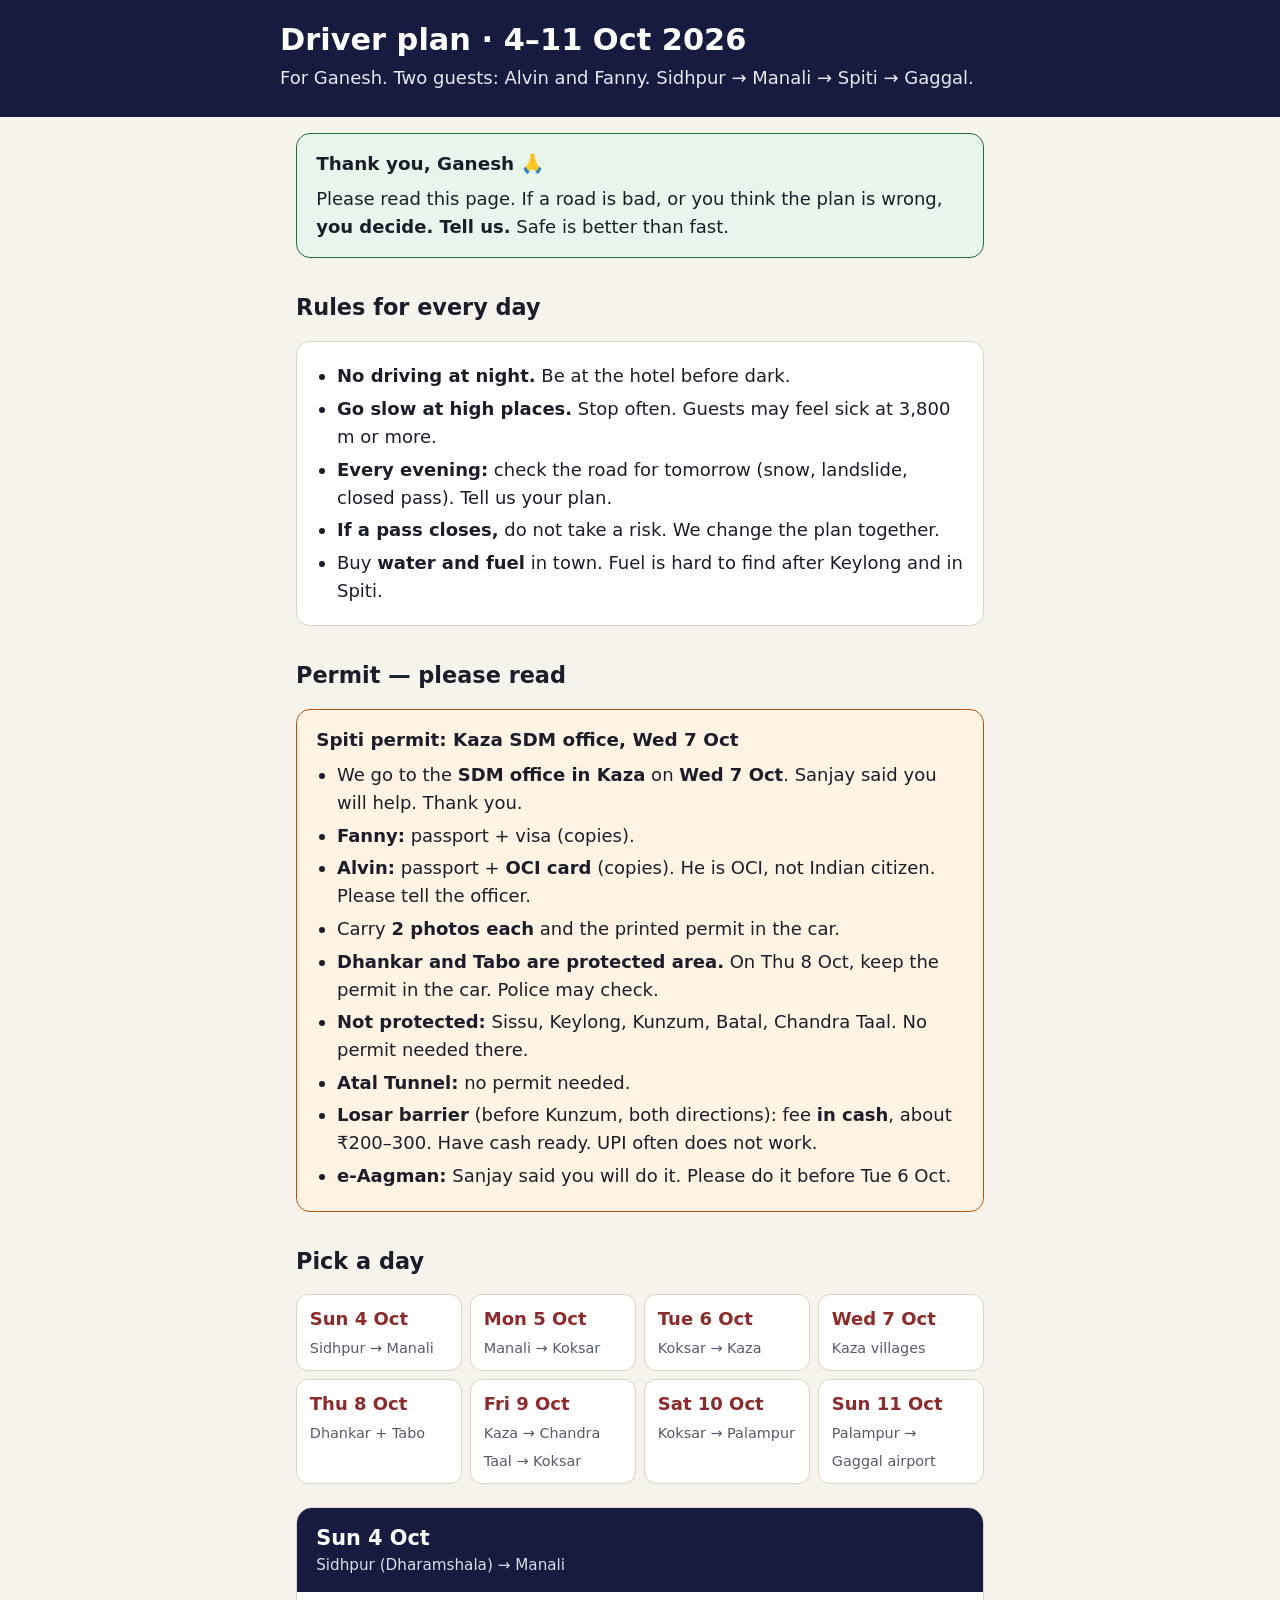
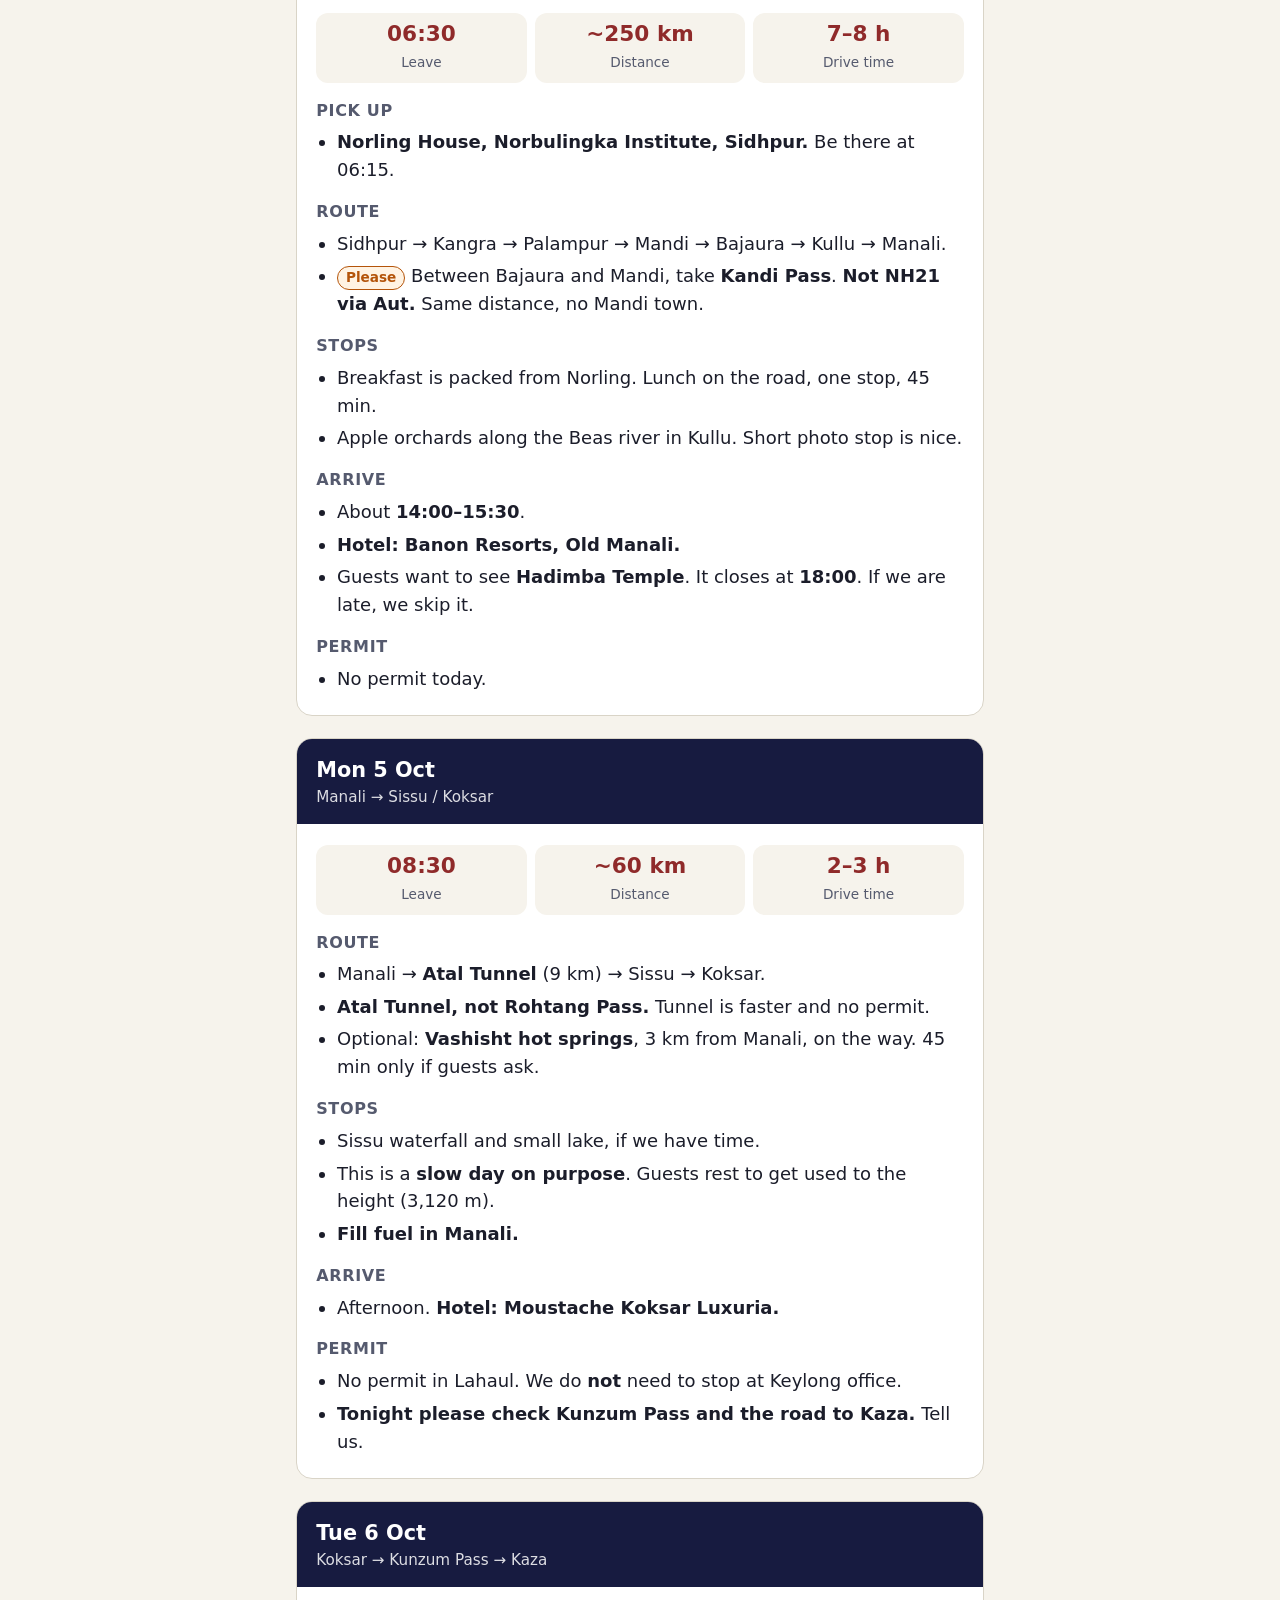
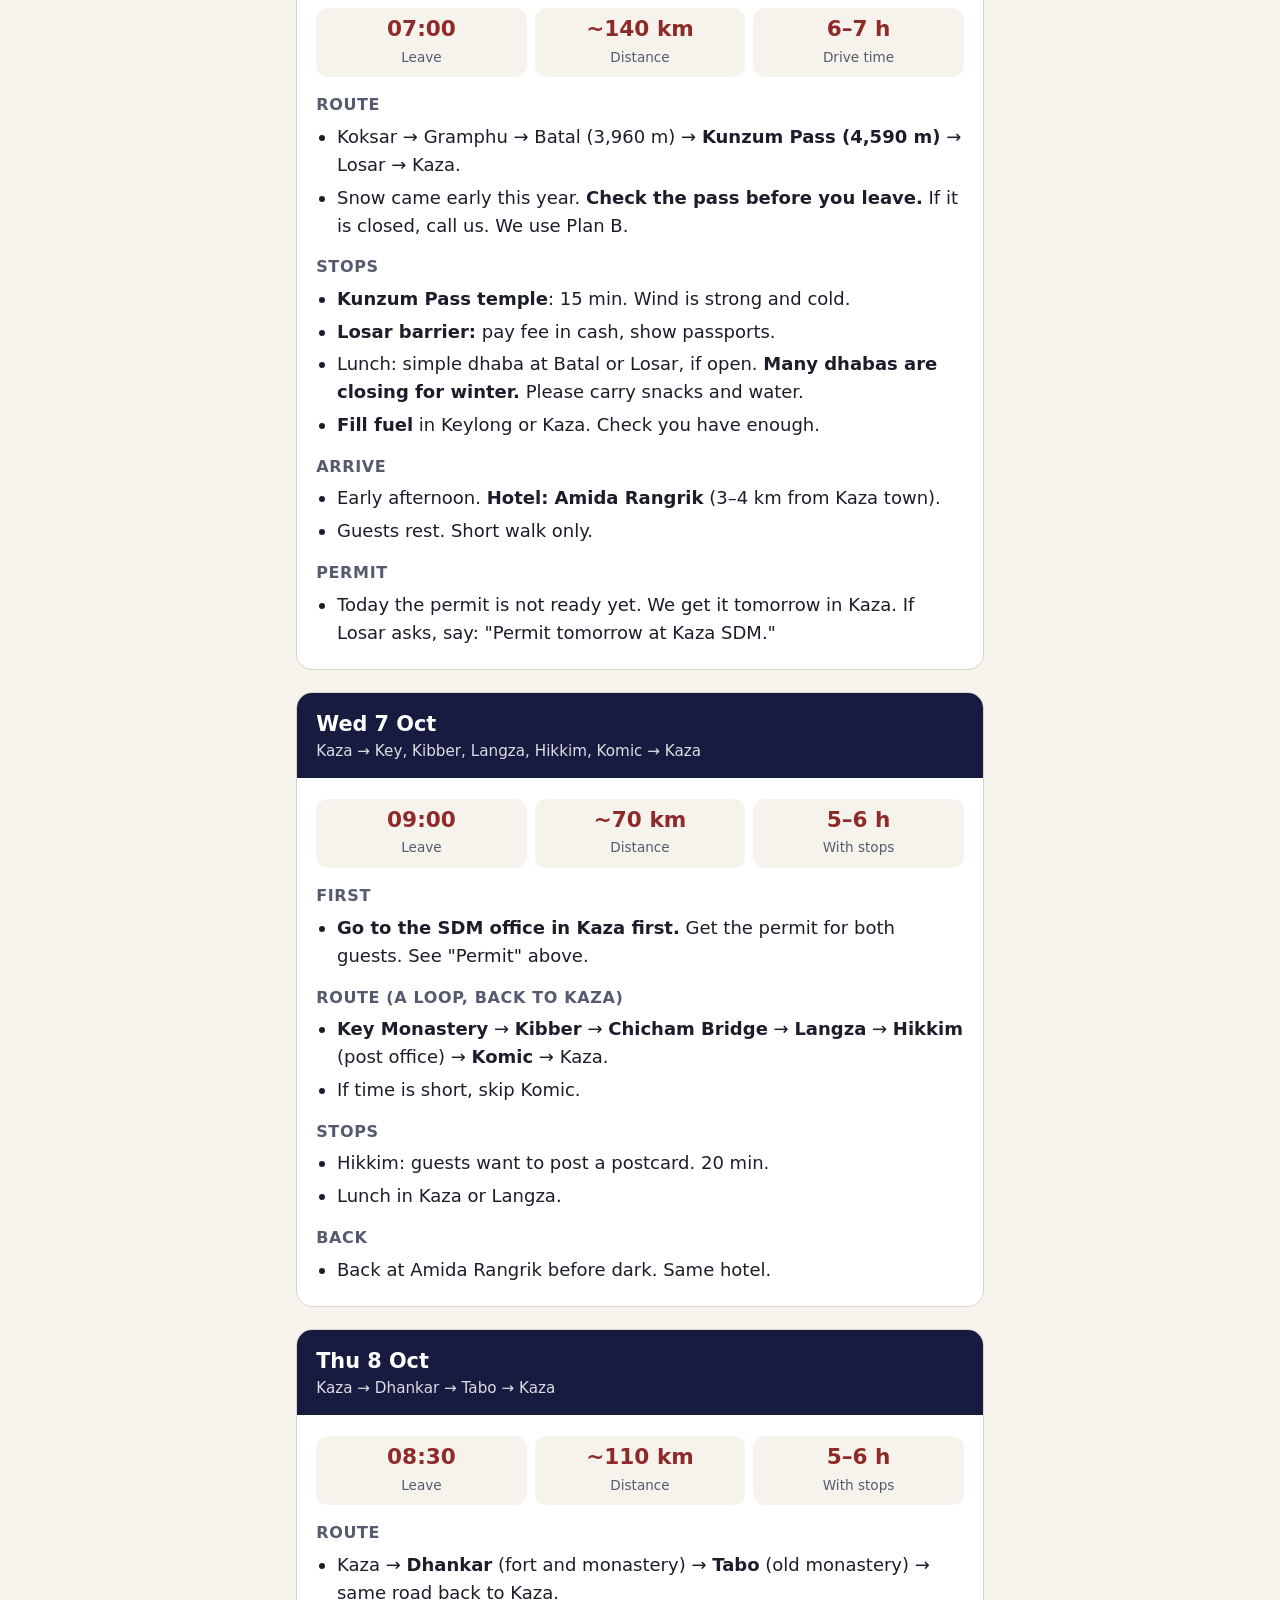
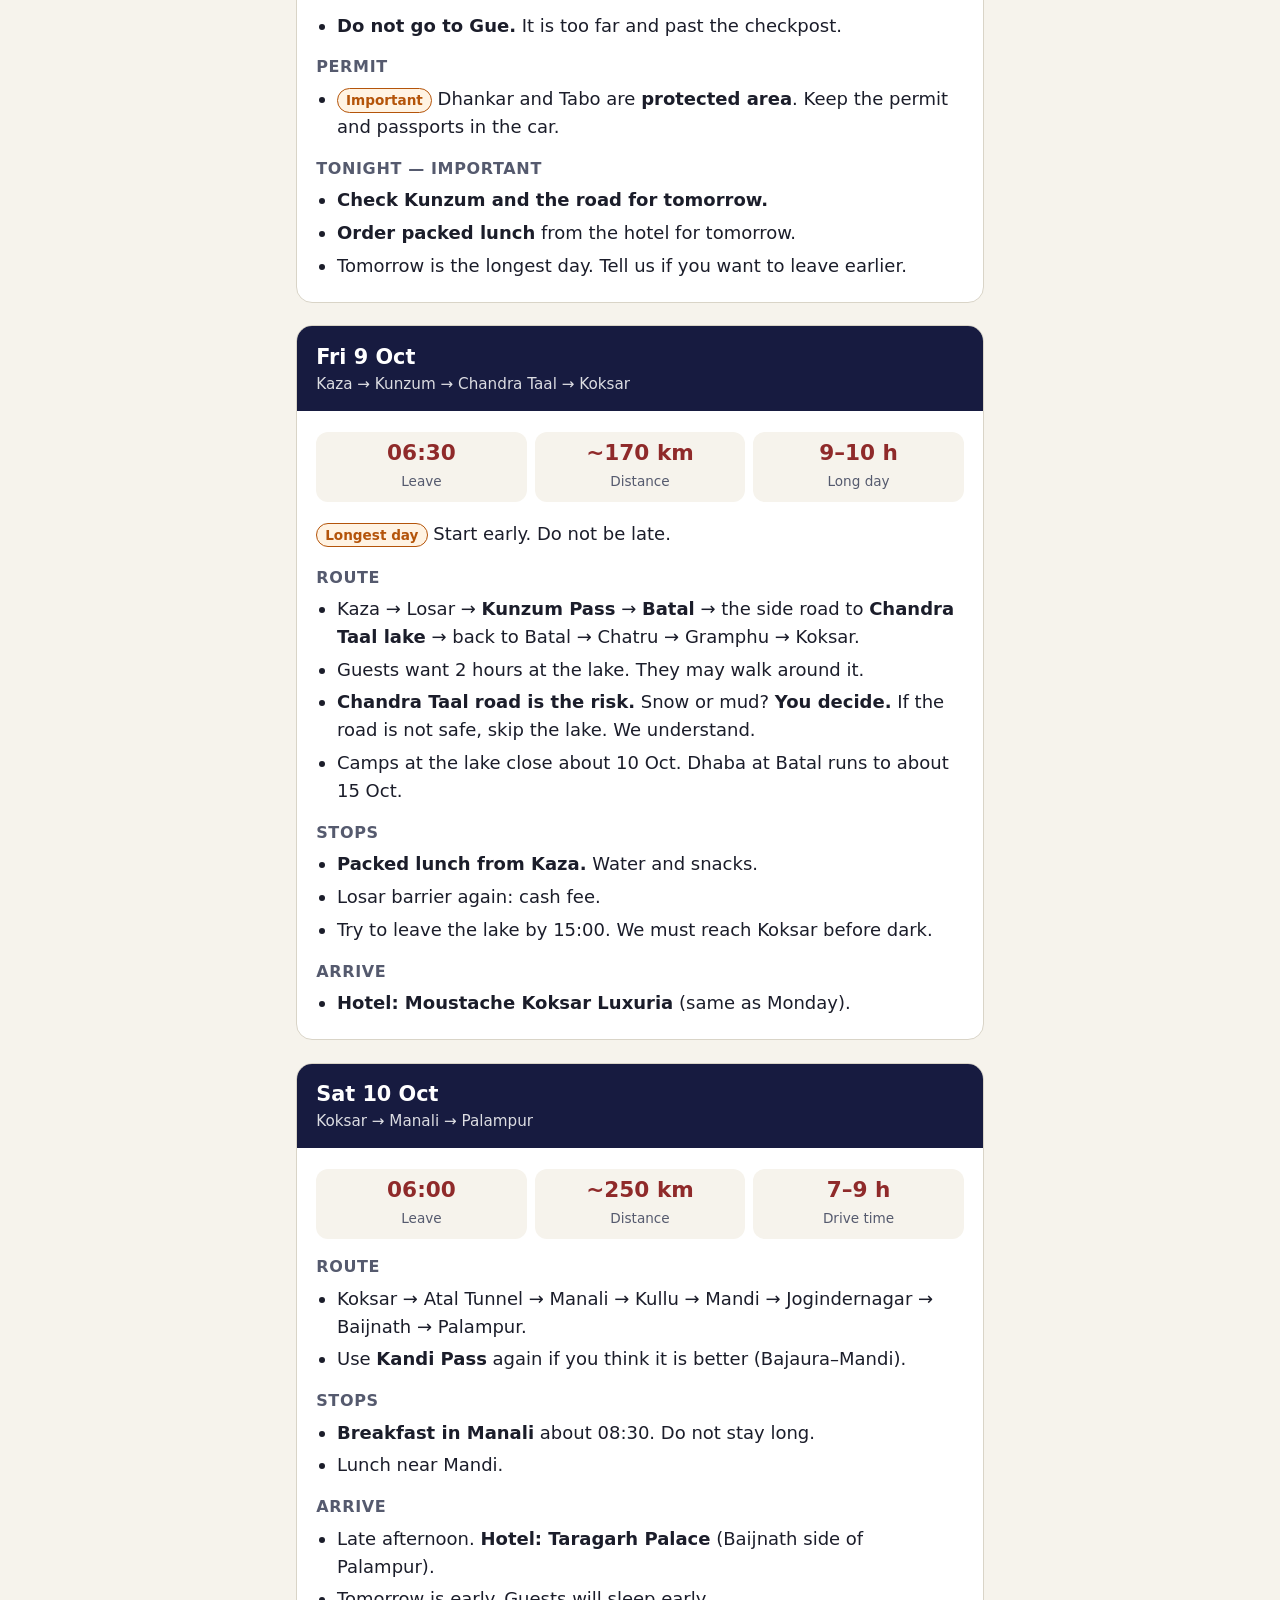
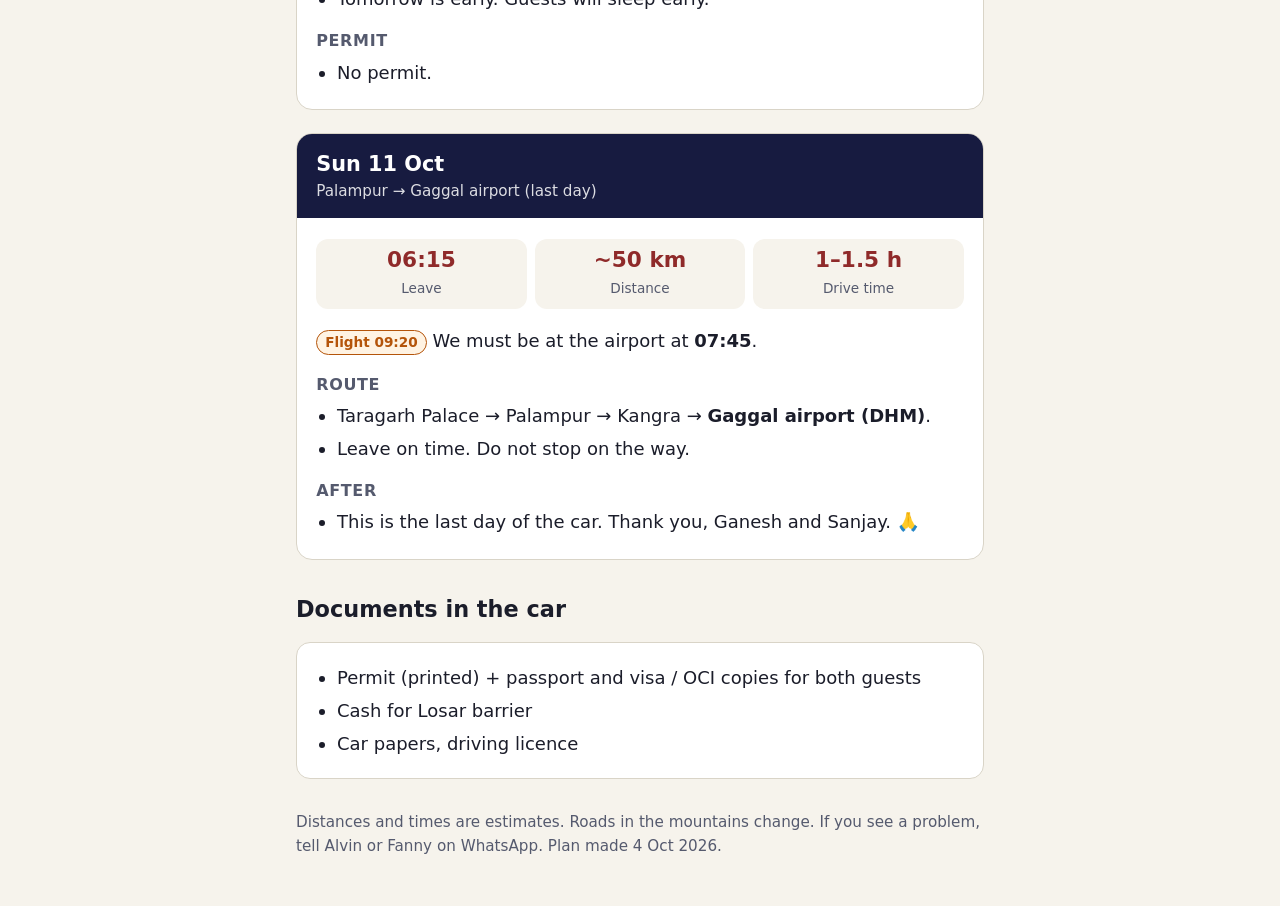
==== driver.html @ 69e91313 "Add simplified day-by-day driver page for Ganesh (leave time, distance, route, permits) Co-Authored-" ====
<!doctype html>
<html lang="en">
<head>
<meta charset="utf-8">
<meta name="viewport" content="width=device-width, initial-scale=1, viewport-fit=cover">
<title>Driver plan · Himachal</title>
<meta name="theme-color" content="#171b40">
<meta name="robots" content="noindex, nofollow">
<meta name="referrer" content="no-referrer">
<link rel="icon" href="icon.svg" type="image/svg+xml">
<style>
  :root {
    --bg: #f6f3ec; --paper: #ffffff; --ink: #1b1d2a; --soft: #555a6e; --line: #d9d4c7;
    --navy: #171b40; --maroon: #8f2a2a; --warn: #b4540a; --warn-bg: #fff3e3; --ok: #1d6b3a; --ok-bg: #e8f5ec;
  }
  @media (prefers-color-scheme: dark) {
    :root { --bg: #11131f; --paper: #1b1e30; --ink: #f1efe8; --soft: #aeb2c4; --line: #34385200; --navy: #0b0d1a; --maroon: #e08a8a; --warn: #f2a65a; --warn-bg: #2d2214; --ok: #6fd193; --ok-bg: #14281c; }
    .card, .box, .day dl { border-color: #343852; }
  }
  * { box-sizing: border-box; }
  body { margin: 0; background: var(--bg); color: var(--ink); font: 1.125rem/1.55 system-ui, -apple-system, "Segoe UI", Roboto, sans-serif; -webkit-text-size-adjust: 100%; }
  header { background: var(--navy); color: #fff; padding: 1.4rem 16px 1.6rem; }
  .wrap { max-width: 720px; margin: 0 auto; padding: 0 16px; }
  header .wrap { padding: 0; }
  h1 { margin: 0 0 .3rem; font-size: 1.9rem; line-height: 1.2; }
  header p { margin: 0; opacity: .9; }
  h2 { font-size: 1.4rem; margin: 2rem 0 .7rem; }
  .box { background: var(--paper); border: 1px solid var(--line); border-radius: 14px; padding: 1rem 1.2rem; margin: 1rem 0; }
  .box.warn { background: var(--warn-bg); border-color: var(--warn); }
  .box.ok { background: var(--ok-bg); border-color: var(--ok); }
  .box h3 { margin: 0 0 .4rem; font-size: 1.15rem; }
  ul { margin: .3rem 0; padding-left: 1.3rem; }
  li { margin: .3rem 0; }
  nav.days { display: grid; grid-template-columns: repeat(auto-fill, minmax(150px, 1fr)); gap: .5rem; margin: 1rem 0; }
  nav.days a { display: block; background: var(--paper); border: 1px solid var(--line); border-radius: 12px; padding: .6rem .8rem; text-decoration: none; color: var(--ink); min-height: 48px; }
  nav.days a b { display: block; color: var(--maroon); }
  nav.days a span { font-size: .9rem; color: var(--soft); }
  .day { background: var(--paper); border: 1px solid var(--line); border-radius: 16px; margin: 1.4rem 0; overflow: hidden; scroll-margin-top: 1rem; }
  .day > h2 { margin: 0; padding: .9rem 1.2rem; background: var(--navy); color: #fff; font-size: 1.3rem; }
  .day > h2 small { display: block; font-weight: 400; font-size: .95rem; opacity: .85; }
  .day .in { padding: .4rem 1.2rem 1.1rem; }
  .big { display: grid; grid-template-columns: repeat(3, 1fr); gap: .5rem; margin: .9rem 0; }
  .big div { background: var(--bg); border-radius: 12px; padding: .5rem .6rem; text-align: center; }
  .big b { display: block; font-size: 1.35rem; line-height: 1.2; color: var(--maroon); }
  .big span { font-size: .85rem; color: var(--soft); }
  .day h3 { font-size: 1rem; margin: 1rem 0 .2rem; text-transform: uppercase; letter-spacing: .04em; color: var(--soft); }
  .tag { display: inline-block; font-size: .85rem; font-weight: 700; padding: .05rem .5rem; border-radius: 99px; background: var(--warn-bg); color: var(--warn); border: 1px solid var(--warn); }
  .tag.ok { background: var(--ok-bg); color: var(--ok); border-color: var(--ok); }
  footer { margin: 2rem 0 3rem; color: var(--soft); font-size: .95rem; }
  @media (max-width: 380px) { .big b { font-size: 1.1rem; } }
</style>
</head>
<body>
<header>
  <div class="wrap">
    <h1>Driver plan · 4–11 Oct 2026</h1>
    <p>For Ganesh. Two guests: Alvin and Fanny. Sidhpur → Manali → Spiti → Gaggal.</p>
  </div>
</header>

<main class="wrap">

  <div class="box ok">
    <h3>Thank you, Ganesh 🙏</h3>
    Please read this page. If a road is bad, or you think the plan is wrong, <b>you decide. Tell us.</b> Safe is better than fast.
  </div>

  <h2>Rules for every day</h2>
  <div class="box">
    <ul>
      <li><b>No driving at night.</b> Be at the hotel before dark.</li>
      <li><b>Go slow at high places.</b> Stop often. Guests may feel sick at 3,800 m or more.</li>
      <li><b>Every evening:</b> check the road for tomorrow (snow, landslide, closed pass). Tell us your plan.</li>
      <li><b>If a pass closes,</b> do not take a risk. We change the plan together.</li>
      <li>Buy <b>water and fuel</b> in town. Fuel is hard to find after Keylong and in Spiti.</li>
    </ul>
  </div>

  <h2>Permit — please read</h2>
  <div class="box warn">
    <h3>Spiti permit: Kaza SDM office, Wed 7 Oct</h3>
    <ul>
      <li>We go to the <b>SDM office in Kaza</b> on <b>Wed 7 Oct</b>. Sanjay said you will help. Thank you.</li>
      <li><b>Fanny:</b> passport + visa (copies).</li>
      <li><b>Alvin:</b> passport + <b>OCI card</b> (copies). He is OCI, not Indian citizen. Please tell the officer.</li>
      <li>Carry <b>2 photos each</b> and the printed permit in the car.</li>
      <li><b>Dhankar and Tabo are protected area.</b> On Thu 8 Oct, keep the permit in the car. Police may check.</li>
      <li><b>Not protected:</b> Sissu, Keylong, Kunzum, Batal, Chandra Taal. No permit needed there.</li>
      <li><b>Atal Tunnel:</b> no permit needed.</li>
      <li><b>Losar barrier</b> (before Kunzum, both directions): fee <b>in cash</b>, about ₹200–300. Have cash ready. UPI often does not work.</li>
      <li><b>e-Aagman:</b> Sanjay said you will do it. Please do it before Tue 6 Oct.</li>
    </ul>
  </div>

  <h2>Pick a day</h2>
  <nav class="days" aria-label="Days">
    <a href="#d4"><b>Sun 4 Oct</b><span>Sidhpur → Manali</span></a>
    <a href="#d5"><b>Mon 5 Oct</b><span>Manali → Koksar</span></a>
    <a href="#d6"><b>Tue 6 Oct</b><span>Koksar → Kaza</span></a>
    <a href="#d7"><b>Wed 7 Oct</b><span>Kaza villages</span></a>
    <a href="#d8"><b>Thu 8 Oct</b><span>Dhankar + Tabo</span></a>
    <a href="#d9"><b>Fri 9 Oct</b><span>Kaza → Chandra Taal → Koksar</span></a>
    <a href="#d10"><b>Sat 10 Oct</b><span>Koksar → Palampur</span></a>
    <a href="#d11"><b>Sun 11 Oct</b><span>Palampur → Gaggal airport</span></a>
  </nav>

  <!-- DAY 1 of car -->
  <section class="day" id="d4">
    <h2>Sun 4 Oct <small>Sidhpur (Dharamshala) → Manali</small></h2>
    <div class="in">
      <div class="big">
        <div><b>06:30</b><span>Leave</span></div>
        <div><b>~250 km</b><span>Distance</span></div>
        <div><b>7–8 h</b><span>Drive time</span></div>
      </div>
      <h3>Pick up</h3>
      <ul><li><b>Norling House, Norbulingka Institute, Sidhpur.</b> Be there at 06:15.</li></ul>
      <h3>Route</h3>
      <ul>
        <li>Sidhpur → Kangra → Palampur → Mandi → Bajaura → Kullu → Manali.</li>
        <li><span class="tag">Please</span> Between Bajaura and Mandi, take <b>Kandi Pass</b>. <b>Not NH21 via Aut.</b> Same distance, no Mandi town.</li>
      </ul>
      <h3>Stops</h3>
      <ul>
        <li>Breakfast is packed from Norling. Lunch on the road, one stop, 45 min.</li>
        <li>Apple orchards along the Beas river in Kullu. Short photo stop is nice.</li>
      </ul>
      <h3>Arrive</h3>
      <ul>
        <li>About <b>14:00–15:30</b>.</li>
        <li><b>Hotel: Banon Resorts, Old Manali.</b></li>
        <li>Guests want to see <b>Hadimba Temple</b>. It closes at <b>18:00</b>. If we are late, we skip it.</li>
      </ul>
      <h3>Permit</h3>
      <ul><li>No permit today.</li></ul>
    </div>
  </section>

  <section class="day" id="d5">
    <h2>Mon 5 Oct <small>Manali → Sissu / Koksar</small></h2>
    <div class="in">
      <div class="big">
        <div><b>08:30</b><span>Leave</span></div>
        <div><b>~60 km</b><span>Distance</span></div>
        <div><b>2–3 h</b><span>Drive time</span></div>
      </div>
      <h3>Route</h3>
      <ul>
        <li>Manali → <b>Atal Tunnel</b> (9 km) → Sissu → Koksar.</li>
        <li><b>Atal Tunnel, not Rohtang Pass.</b> Tunnel is faster and no permit.</li>
        <li>Optional: <b>Vashisht hot springs</b>, 3 km from Manali, on the way. 45 min only if guests ask.</li>
      </ul>
      <h3>Stops</h3>
      <ul>
        <li>Sissu waterfall and small lake, if we have time.</li>
        <li>This is a <b>slow day on purpose</b>. Guests rest to get used to the height (3,120 m).</li>
        <li><b>Fill fuel in Manali.</b></li>
      </ul>
      <h3>Arrive</h3>
      <ul><li>Afternoon. <b>Hotel: Moustache Koksar Luxuria.</b></li></ul>
      <h3>Permit</h3>
      <ul>
        <li>No permit in Lahaul. We do <b>not</b> need to stop at Keylong office.</li>
        <li><b>Tonight please check Kunzum Pass and the road to Kaza.</b> Tell us.</li>
      </ul>
    </div>
  </section>

  <section class="day" id="d6">
    <h2>Tue 6 Oct <small>Koksar → Kunzum Pass → Kaza</small></h2>
    <div class="in">
      <div class="big">
        <div><b>07:00</b><span>Leave</span></div>
        <div><b>~140 km</b><span>Distance</span></div>
        <div><b>6–7 h</b><span>Drive time</span></div>
      </div>
      <h3>Route</h3>
      <ul>
        <li>Koksar → Gramphu → Batal (3,960 m) → <b>Kunzum Pass (4,590 m)</b> → Losar → Kaza.</li>
        <li>Snow came early this year. <b>Check the pass before you leave.</b> If it is closed, call us. We use Plan B.</li>
      </ul>
      <h3>Stops</h3>
      <ul>
        <li><b>Kunzum Pass temple</b>: 15 min. Wind is strong and cold.</li>
        <li><b>Losar barrier:</b> pay fee in cash, show passports.</li>
        <li>Lunch: simple dhaba at Batal or Losar, if open. <b>Many dhabas are closing for winter.</b> Please carry snacks and water.</li>
        <li><b>Fill fuel</b> in Keylong or Kaza. Check you have enough.</li>
      </ul>
      <h3>Arrive</h3>
      <ul>
        <li>Early afternoon. <b>Hotel: Amida Rangrik</b> (3–4 km from Kaza town).</li>
        <li>Guests rest. Short walk only.</li>
      </ul>
      <h3>Permit</h3>
      <ul><li>Today the permit is not ready yet. We get it tomorrow in Kaza. If Losar asks, say: "Permit tomorrow at Kaza SDM."</li></ul>
    </div>
  </section>

  <section class="day" id="d7">
    <h2>Wed 7 Oct <small>Kaza → Key, Kibber, Langza, Hikkim, Komic → Kaza</small></h2>
    <div class="in">
      <div class="big">
        <div><b>09:00</b><span>Leave</span></div>
        <div><b>~70 km</b><span>Distance</span></div>
        <div><b>5–6 h</b><span>With stops</span></div>
      </div>
      <h3>First</h3>
      <ul>
        <li><b>Go to the SDM office in Kaza first.</b> Get the permit for both guests. See "Permit" above.</li>
      </ul>
      <h3>Route (a loop, back to Kaza)</h3>
      <ul>
        <li><b>Key Monastery</b> → <b>Kibber</b> → <b>Chicham Bridge</b> → <b>Langza</b> → <b>Hikkim</b> (post office) → <b>Komic</b> → Kaza.</li>
        <li>If time is short, skip Komic.</li>
      </ul>
      <h3>Stops</h3>
      <ul>
        <li>Hikkim: guests want to post a postcard. 20 min.</li>
        <li>Lunch in Kaza or Langza.</li>
      </ul>
      <h3>Back</h3>
      <ul><li>Back at Amida Rangrik before dark. Same hotel.</li></ul>
    </div>
  </section>

  <section class="day" id="d8">
    <h2>Thu 8 Oct <small>Kaza → Dhankar → Tabo → Kaza</small></h2>
    <div class="in">
      <div class="big">
        <div><b>08:30</b><span>Leave</span></div>
        <div><b>~110 km</b><span>Distance</span></div>
        <div><b>5–6 h</b><span>With stops</span></div>
      </div>
      <h3>Route</h3>
      <ul>
        <li>Kaza → <b>Dhankar</b> (fort and monastery) → <b>Tabo</b> (old monastery) → same road back to Kaza.</li>
        <li><b>Do not go to Gue.</b> It is too far and past the checkpost.</li>
      </ul>
      <h3>Permit</h3>
      <ul>
        <li><span class="tag">Important</span> Dhankar and Tabo are <b>protected area</b>. Keep the permit and passports in the car.</li>
      </ul>
      <h3>Tonight — important</h3>
      <ul>
        <li><b>Check Kunzum and the road for tomorrow.</b></li>
        <li><b>Order packed lunch</b> from the hotel for tomorrow.</li>
        <li>Tomorrow is the longest day. Tell us if you want to leave earlier.</li>
      </ul>
    </div>
  </section>

  <section class="day" id="d9">
    <h2>Fri 9 Oct <small>Kaza → Kunzum → Chandra Taal → Koksar</small></h2>
    <div class="in">
      <div class="big">
        <div><b>06:30</b><span>Leave</span></div>
        <div><b>~170 km</b><span>Distance</span></div>
        <div><b>9–10 h</b><span>Long day</span></div>
      </div>
      <p><span class="tag">Longest day</span> Start early. Do not be late.</p>
      <h3>Route</h3>
      <ul>
        <li>Kaza → Losar → <b>Kunzum Pass</b> → <b>Batal</b> → the side road to <b>Chandra Taal lake</b> → back to Batal → Chatru → Gramphu → Koksar.</li>
        <li>Guests want 2 hours at the lake. They may walk around it.</li>
        <li><b>Chandra Taal road is the risk.</b> Snow or mud? <b>You decide.</b> If the road is not safe, skip the lake. We understand.</li>
        <li>Camps at the lake close about 10 Oct. Dhaba at Batal runs to about 15 Oct.</li>
      </ul>
      <h3>Stops</h3>
      <ul>
        <li><b>Packed lunch from Kaza.</b> Water and snacks.</li>
        <li>Losar barrier again: cash fee.</li>
        <li>Try to leave the lake by 15:00. We must reach Koksar before dark.</li>
      </ul>
      <h3>Arrive</h3>
      <ul><li><b>Hotel: Moustache Koksar Luxuria</b> (same as Monday).</li></ul>
    </div>
  </section>

  <section class="day" id="d10">
    <h2>Sat 10 Oct <small>Koksar → Manali → Palampur</small></h2>
    <div class="in">
      <div class="big">
        <div><b>06:00</b><span>Leave</span></div>
        <div><b>~250 km</b><span>Distance</span></div>
        <div><b>7–9 h</b><span>Drive time</span></div>
      </div>
      <h3>Route</h3>
      <ul>
        <li>Koksar → Atal Tunnel → Manali → Kullu → Mandi → Jogindernagar → Baijnath → Palampur.</li>
        <li>Use <b>Kandi Pass</b> again if you think it is better (Bajaura–Mandi).</li>
      </ul>
      <h3>Stops</h3>
      <ul>
        <li><b>Breakfast in Manali</b> about 08:30. Do not stay long.</li>
        <li>Lunch near Mandi.</li>
      </ul>
      <h3>Arrive</h3>
      <ul>
        <li>Late afternoon. <b>Hotel: Taragarh Palace</b> (Baijnath side of Palampur).</li>
        <li>Tomorrow is early. Guests will sleep early.</li>
      </ul>
      <h3>Permit</h3>
      <ul><li>No permit.</li></ul>
    </div>
  </section>

  <section class="day" id="d11">
    <h2>Sun 11 Oct <small>Palampur → Gaggal airport (last day)</small></h2>
    <div class="in">
      <div class="big">
        <div><b>06:15</b><span>Leave</span></div>
        <div><b>~50 km</b><span>Distance</span></div>
        <div><b>1–1.5 h</b><span>Drive time</span></div>
      </div>
      <p><span class="tag">Flight 09:20</span> We must be at the airport at <b>07:45</b>.</p>
      <h3>Route</h3>
      <ul>
        <li>Taragarh Palace → Palampur → Kangra → <b>Gaggal airport (DHM)</b>.</li>
        <li>Leave on time. Do not stop on the way.</li>
      </ul>
      <h3>After</h3>
      <ul>
        <li>This is the last day of the car. Thank you, Ganesh and Sanjay. 🙏</li>
      </ul>
    </div>
  </section>

  <h2>Documents in the car</h2>
  <div class="box">
    <ul>
      <li>Permit (printed) + passport and visa / OCI copies for both guests</li>
      <li>Cash for Losar barrier</li>
      <li>Car papers, driving licence</li>
    </ul>
  </div>

  <footer>
    Distances and times are estimates. Roads in the mountains change. If you see a problem, tell Alvin or Fanny on WhatsApp. Plan made 4 Oct 2026.
  </footer>
</main>
</body>
</html>
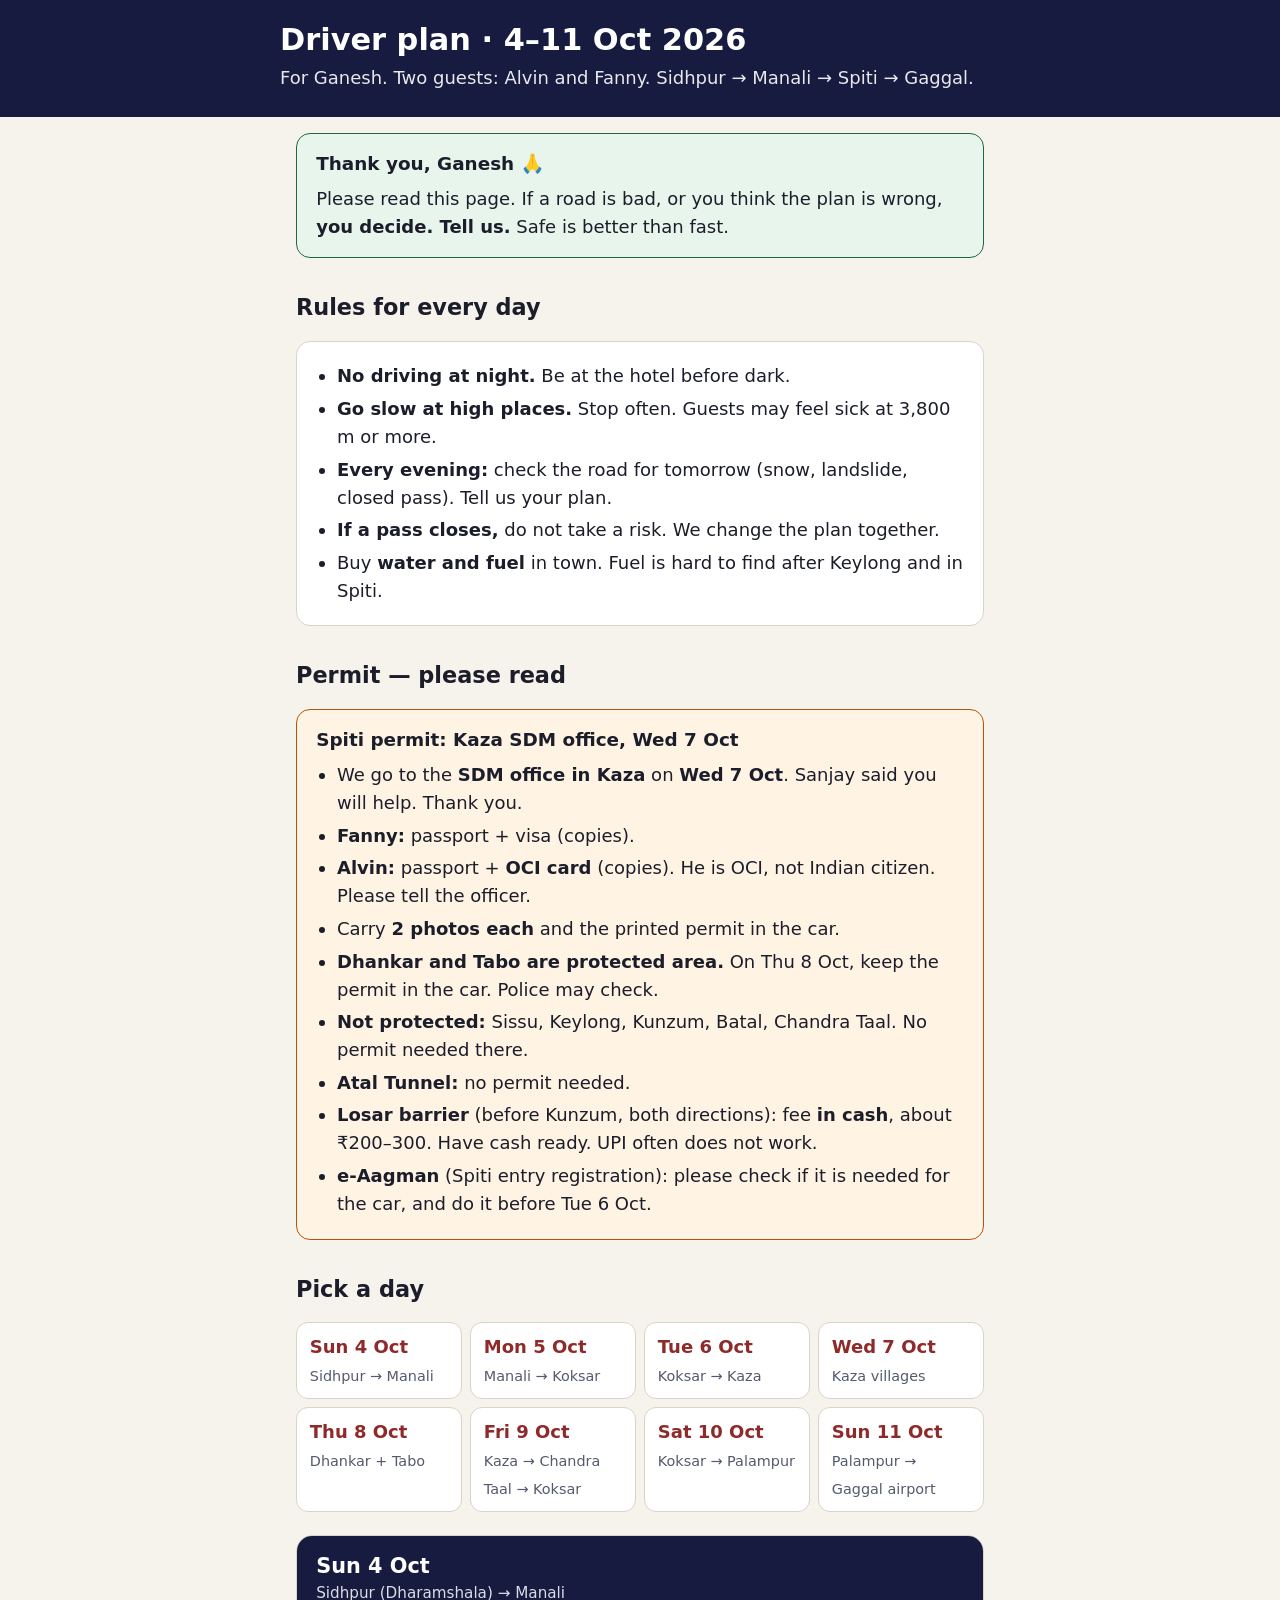
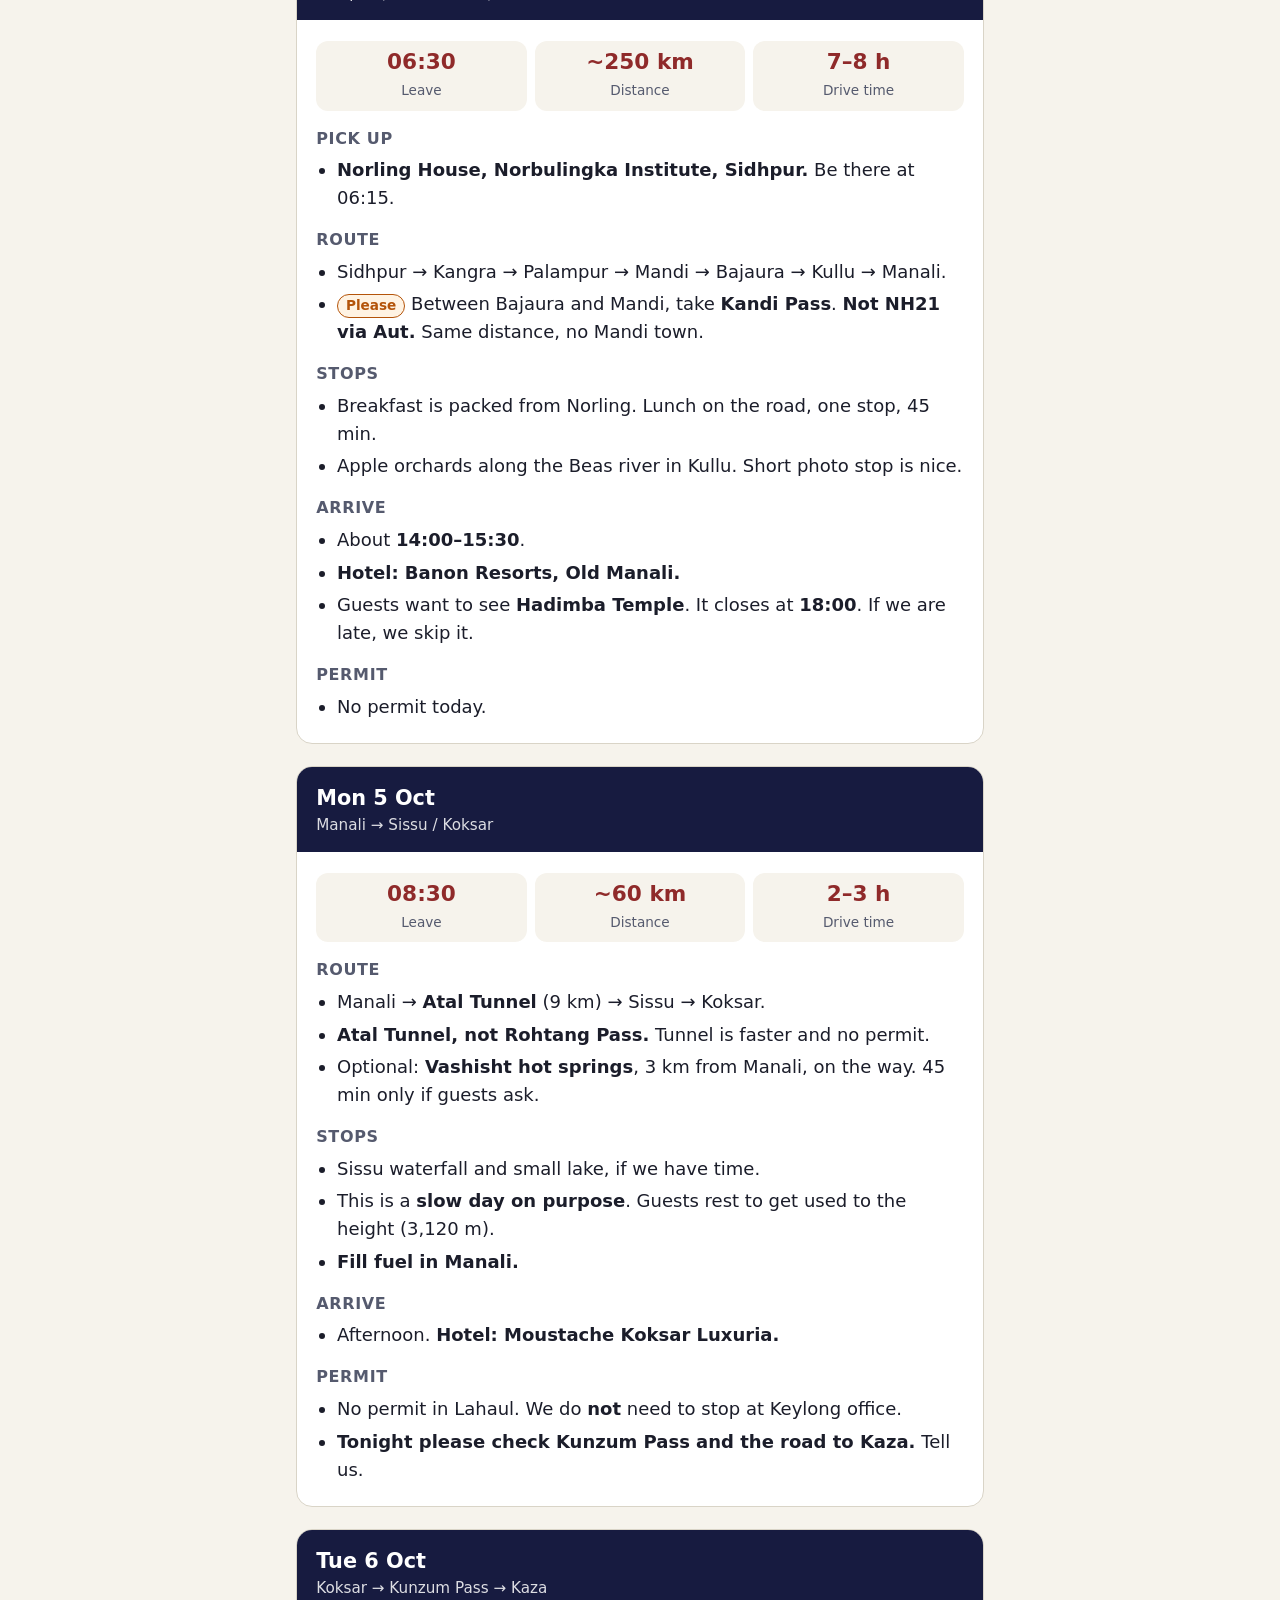
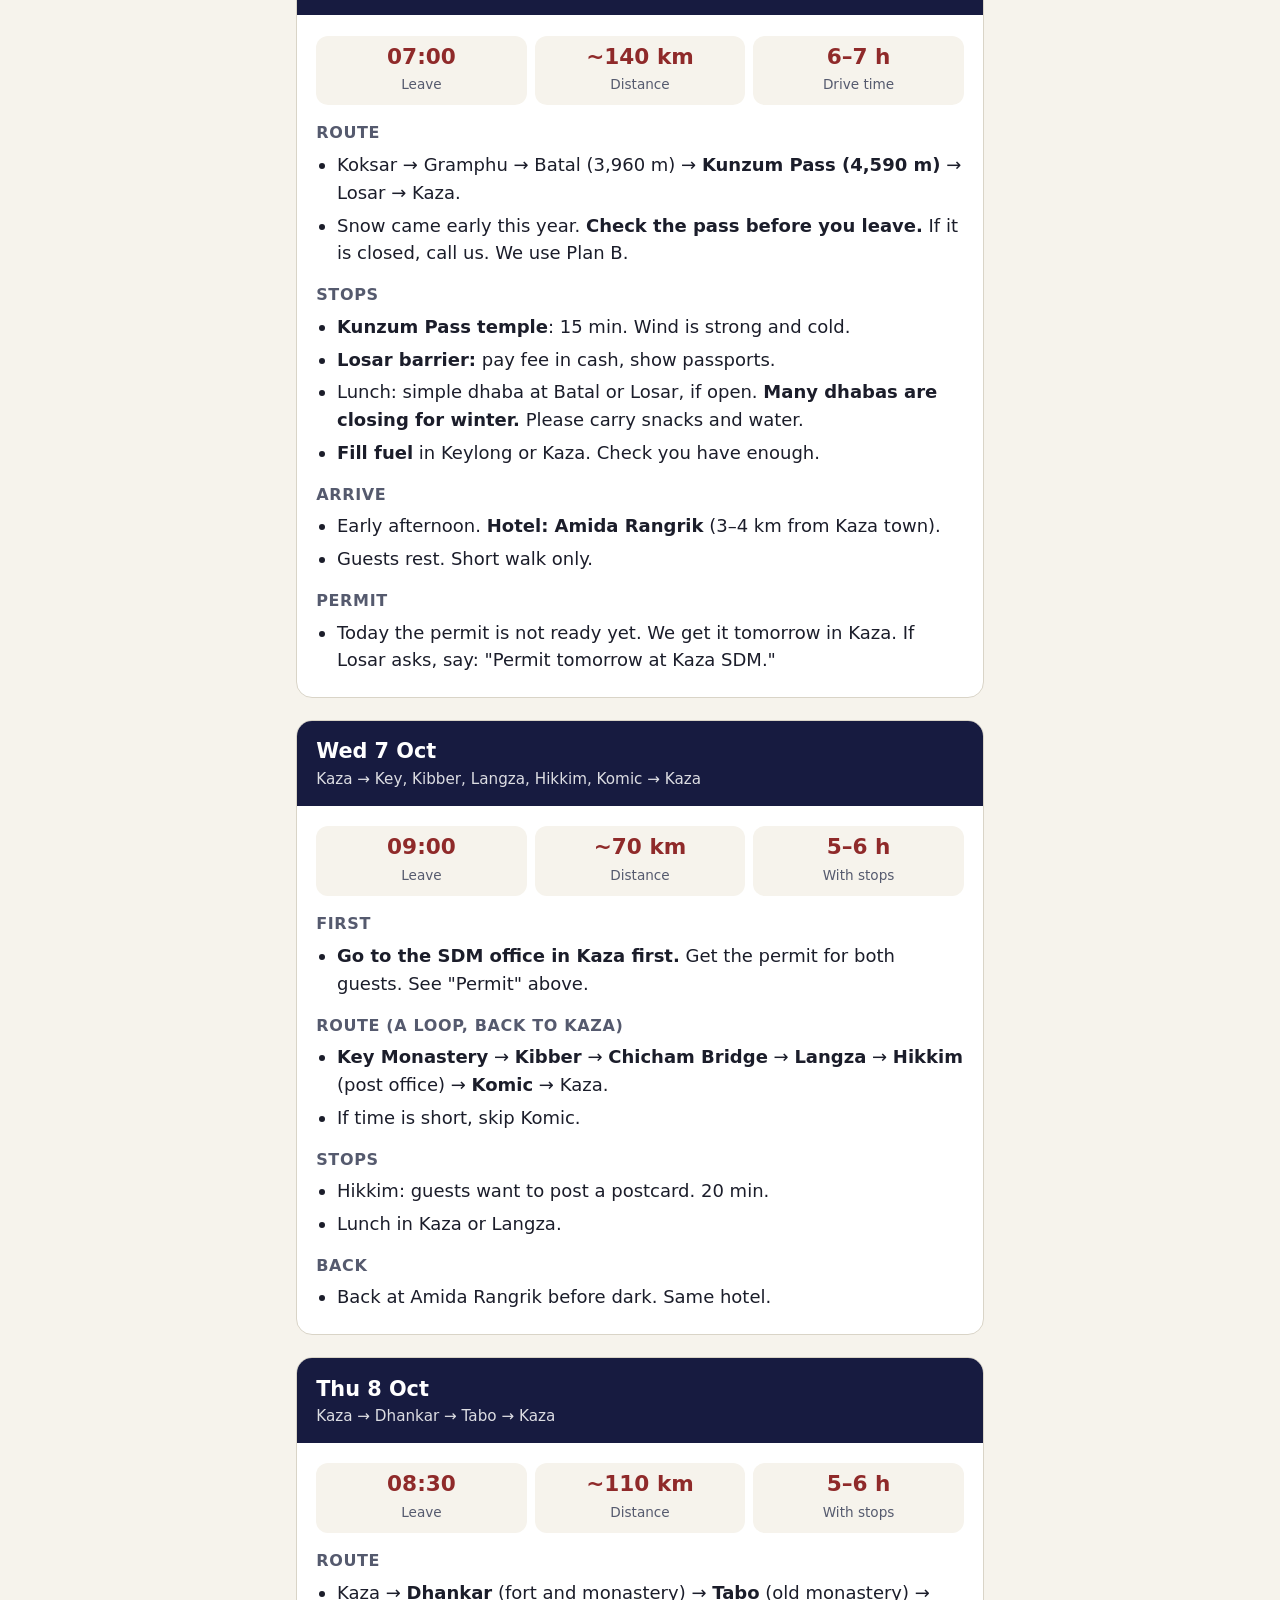
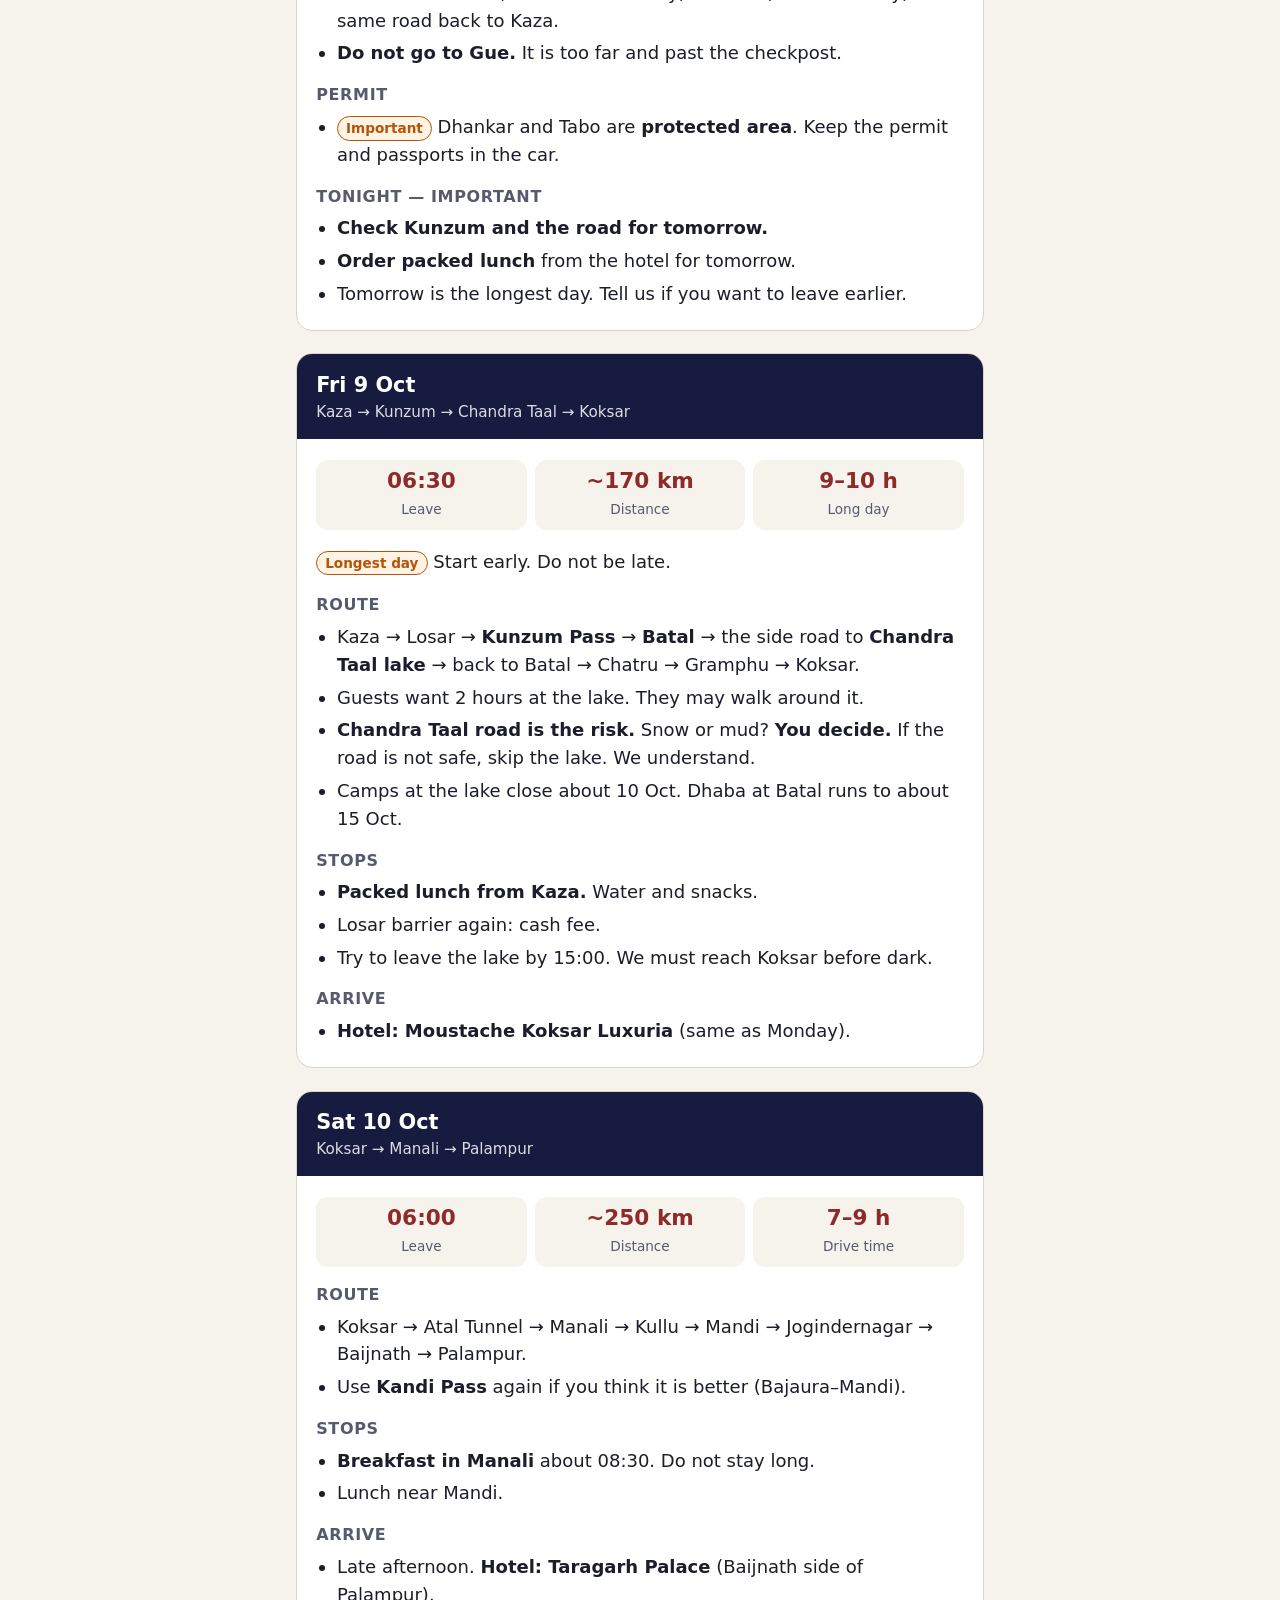
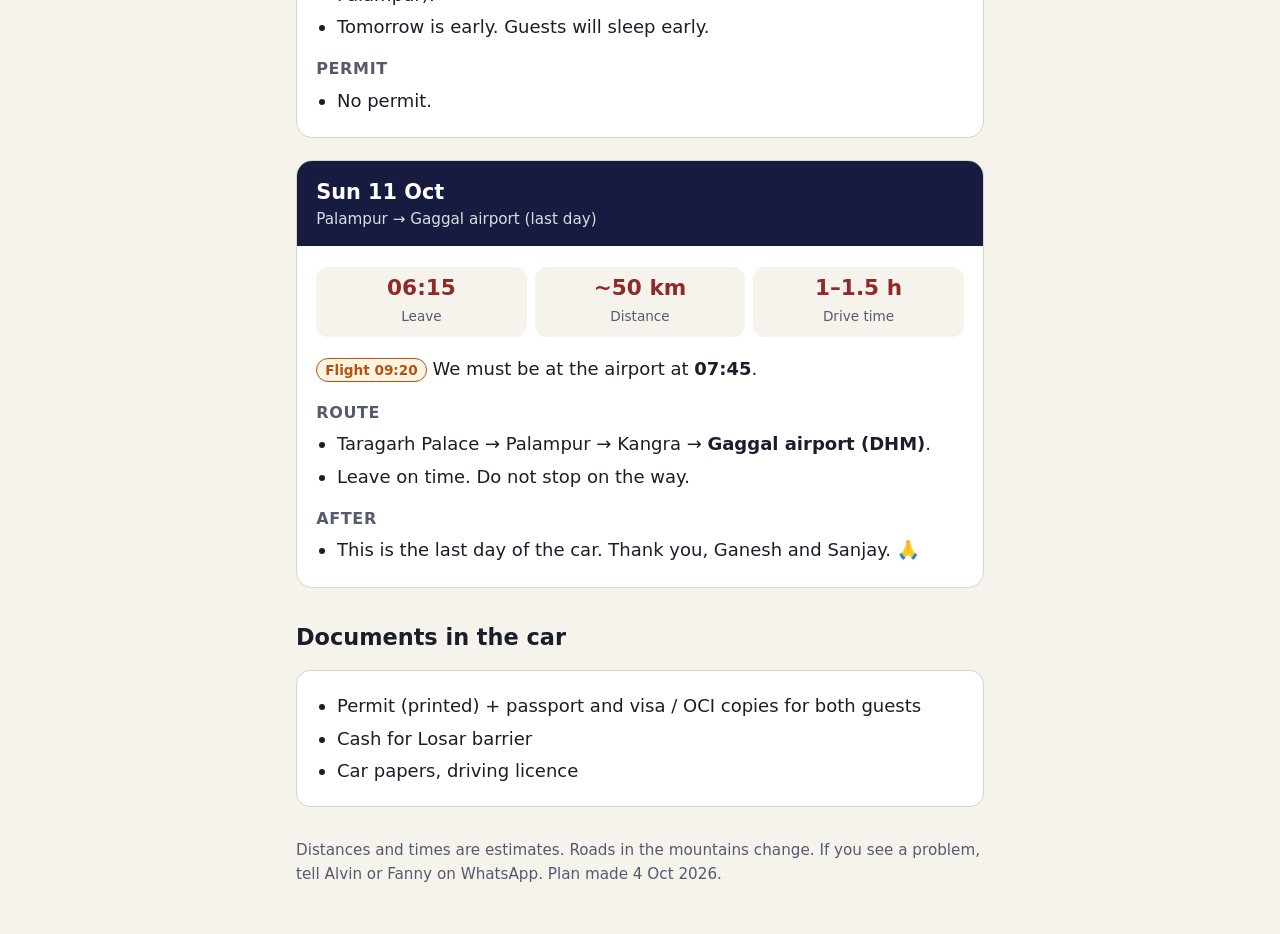
==== commit f133538c: "Driver page: fix dark-mode border colour, soften e-Aagman wording Co-Authored-By: Claude Sonnet 5.5 " ====
--- a/driver.html
+++ b/driver.html
@@ -14,7 +14,7 @@
     --navy: #171b40; --maroon: #8f2a2a; --warn: #b4540a; --warn-bg: #fff3e3; --ok: #1d6b3a; --ok-bg: #e8f5ec;
   }
   @media (prefers-color-scheme: dark) {
-    :root { --bg: #11131f; --paper: #1b1e30; --ink: #f1efe8; --soft: #aeb2c4; --line: #34385200; --navy: #0b0d1a; --maroon: #e08a8a; --warn: #f2a65a; --warn-bg: #2d2214; --ok: #6fd193; --ok-bg: #14281c; }
+    :root { --bg: #11131f; --paper: #1b1e30; --ink: #f1efe8; --soft: #aeb2c4; --line: #343852; --navy: #0b0d1a; --maroon: #e08a8a; --warn: #f2a65a; --warn-bg: #2d2214; --ok: #6fd193; --ok-bg: #14281c; }
     .card, .box, .day dl { border-color: #343852; }
   }
   * { box-sizing: border-box; }
@@ -88,7 +88,7 @@
       <li><b>Not protected:</b> Sissu, Keylong, Kunzum, Batal, Chandra Taal. No permit needed there.</li>
       <li><b>Atal Tunnel:</b> no permit needed.</li>
       <li><b>Losar barrier</b> (before Kunzum, both directions): fee <b>in cash</b>, about ₹200–300. Have cash ready. UPI often does not work.</li>
-      <li><b>e-Aagman:</b> Sanjay said you will do it. Please do it before Tue 6 Oct.</li>
+      <li><b>e-Aagman</b> (Spiti entry registration): please check if it is needed for the car, and do it before Tue 6 Oct.</li>
     </ul>
   </div>
 
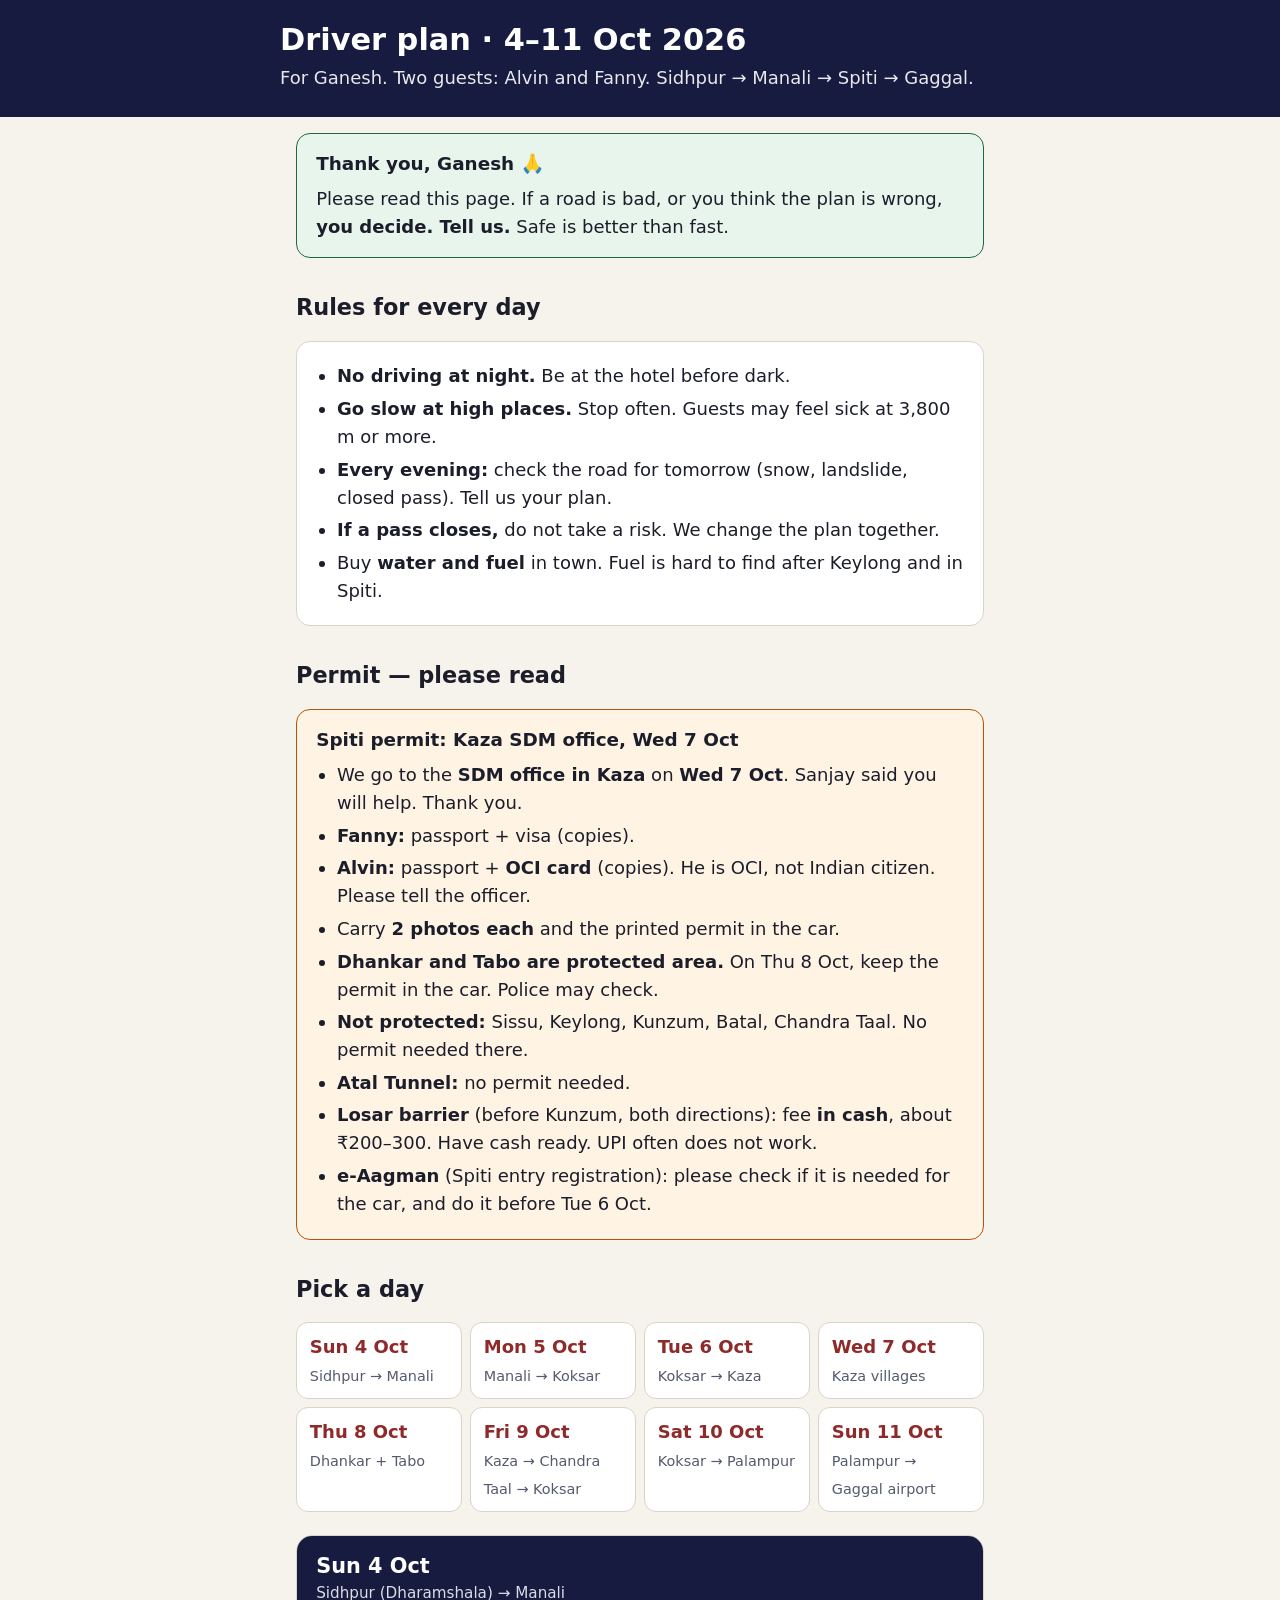
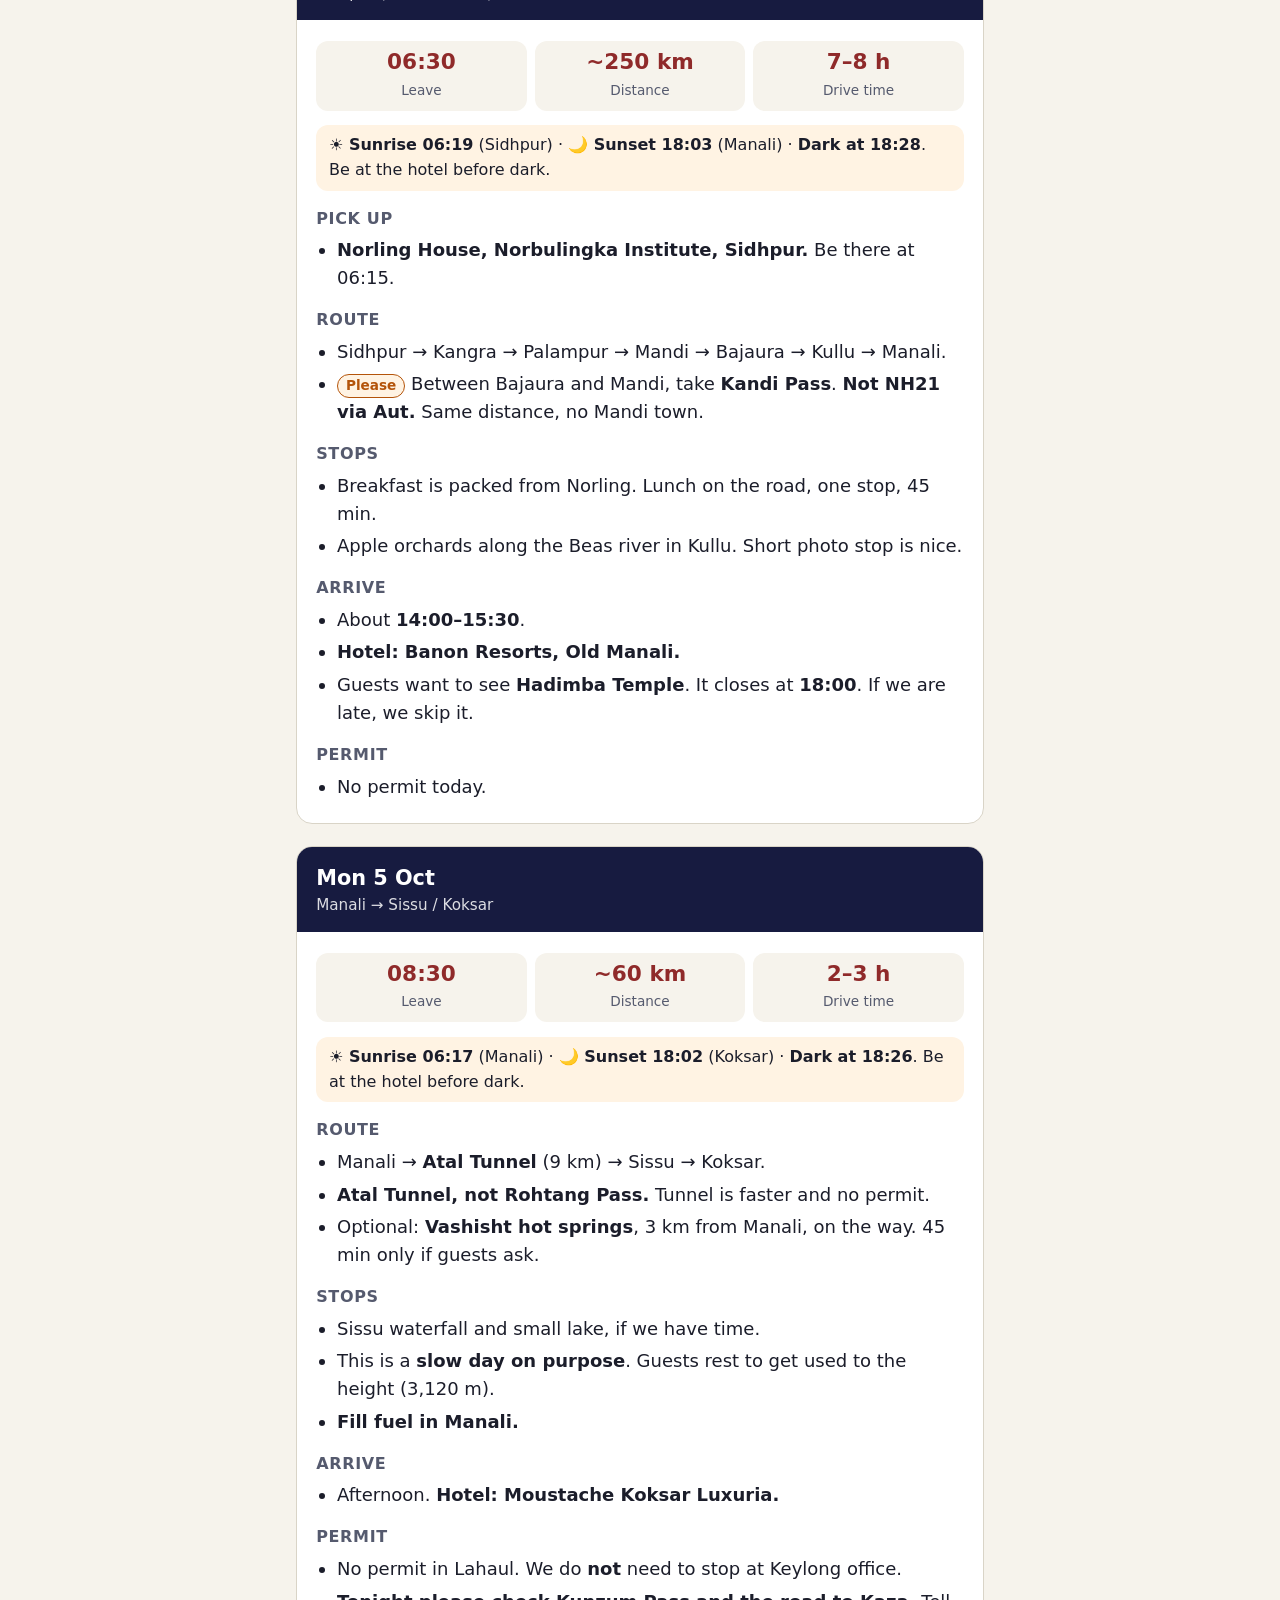
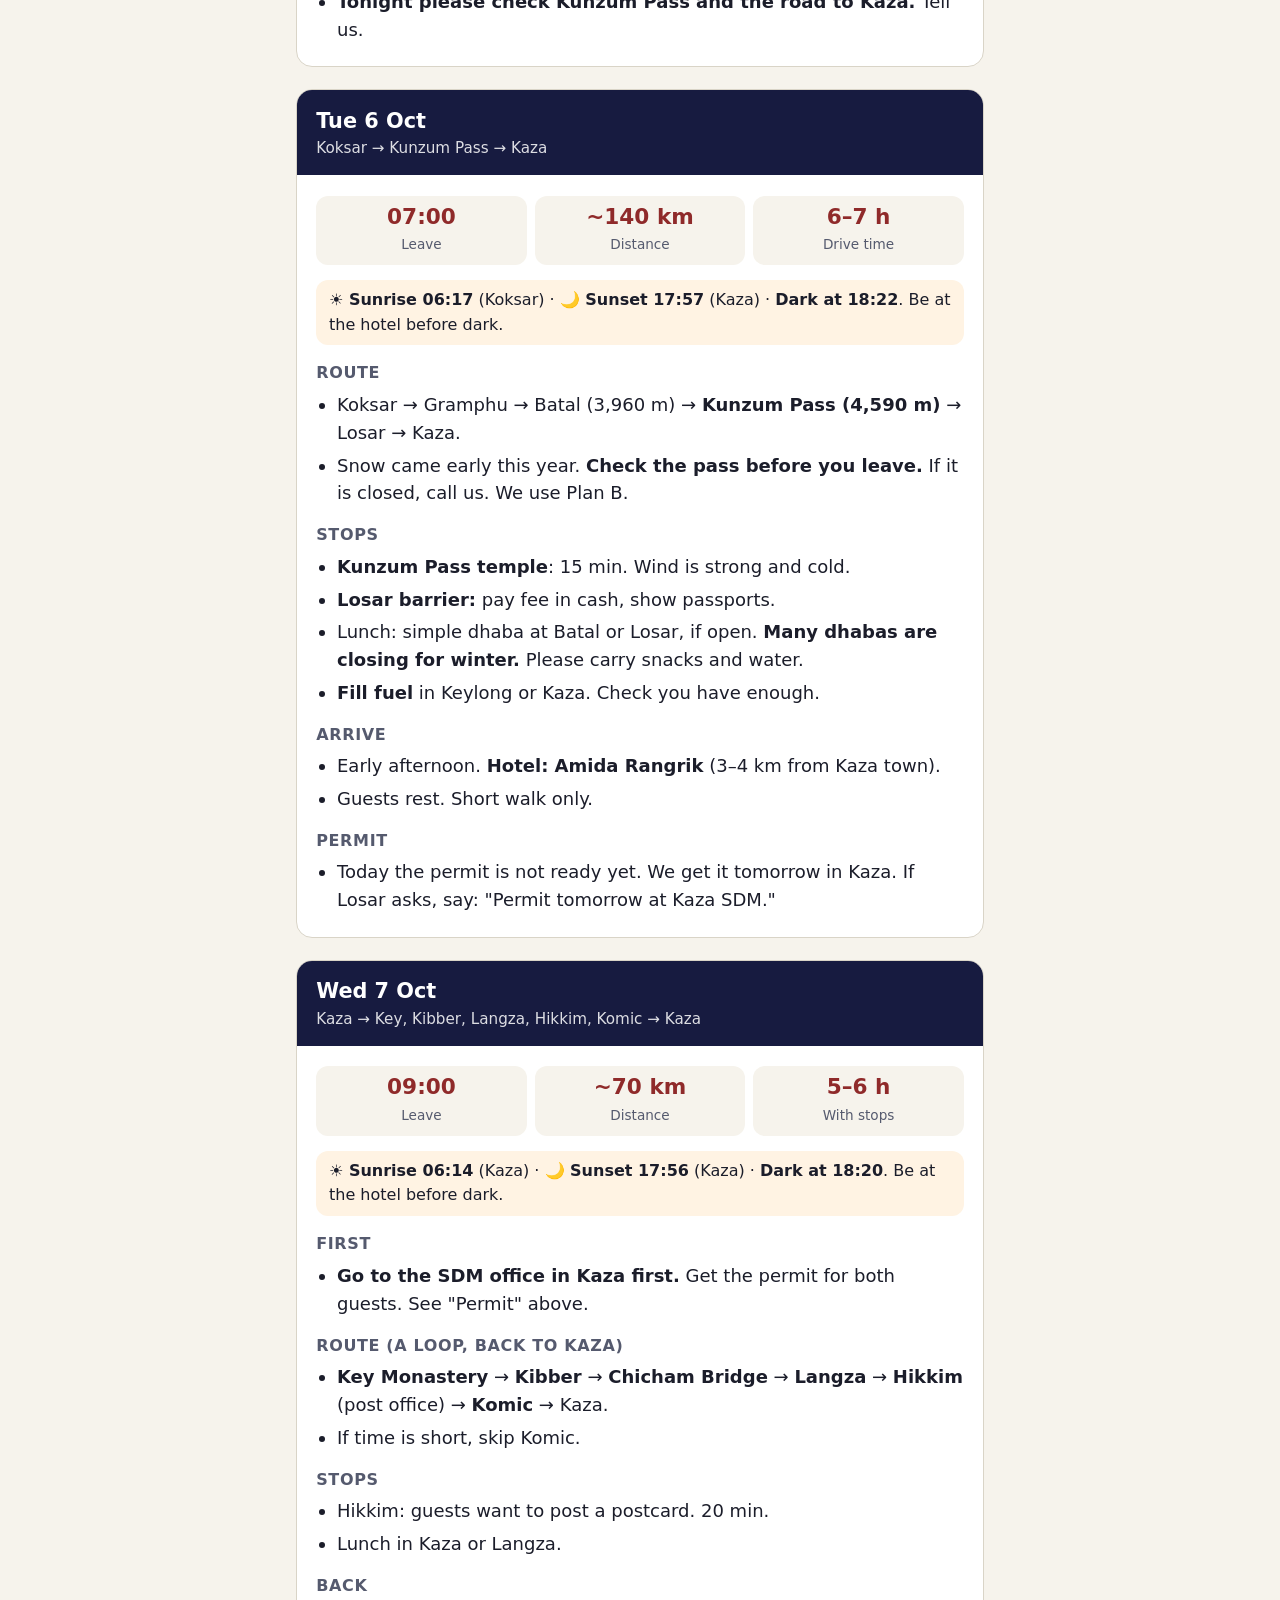
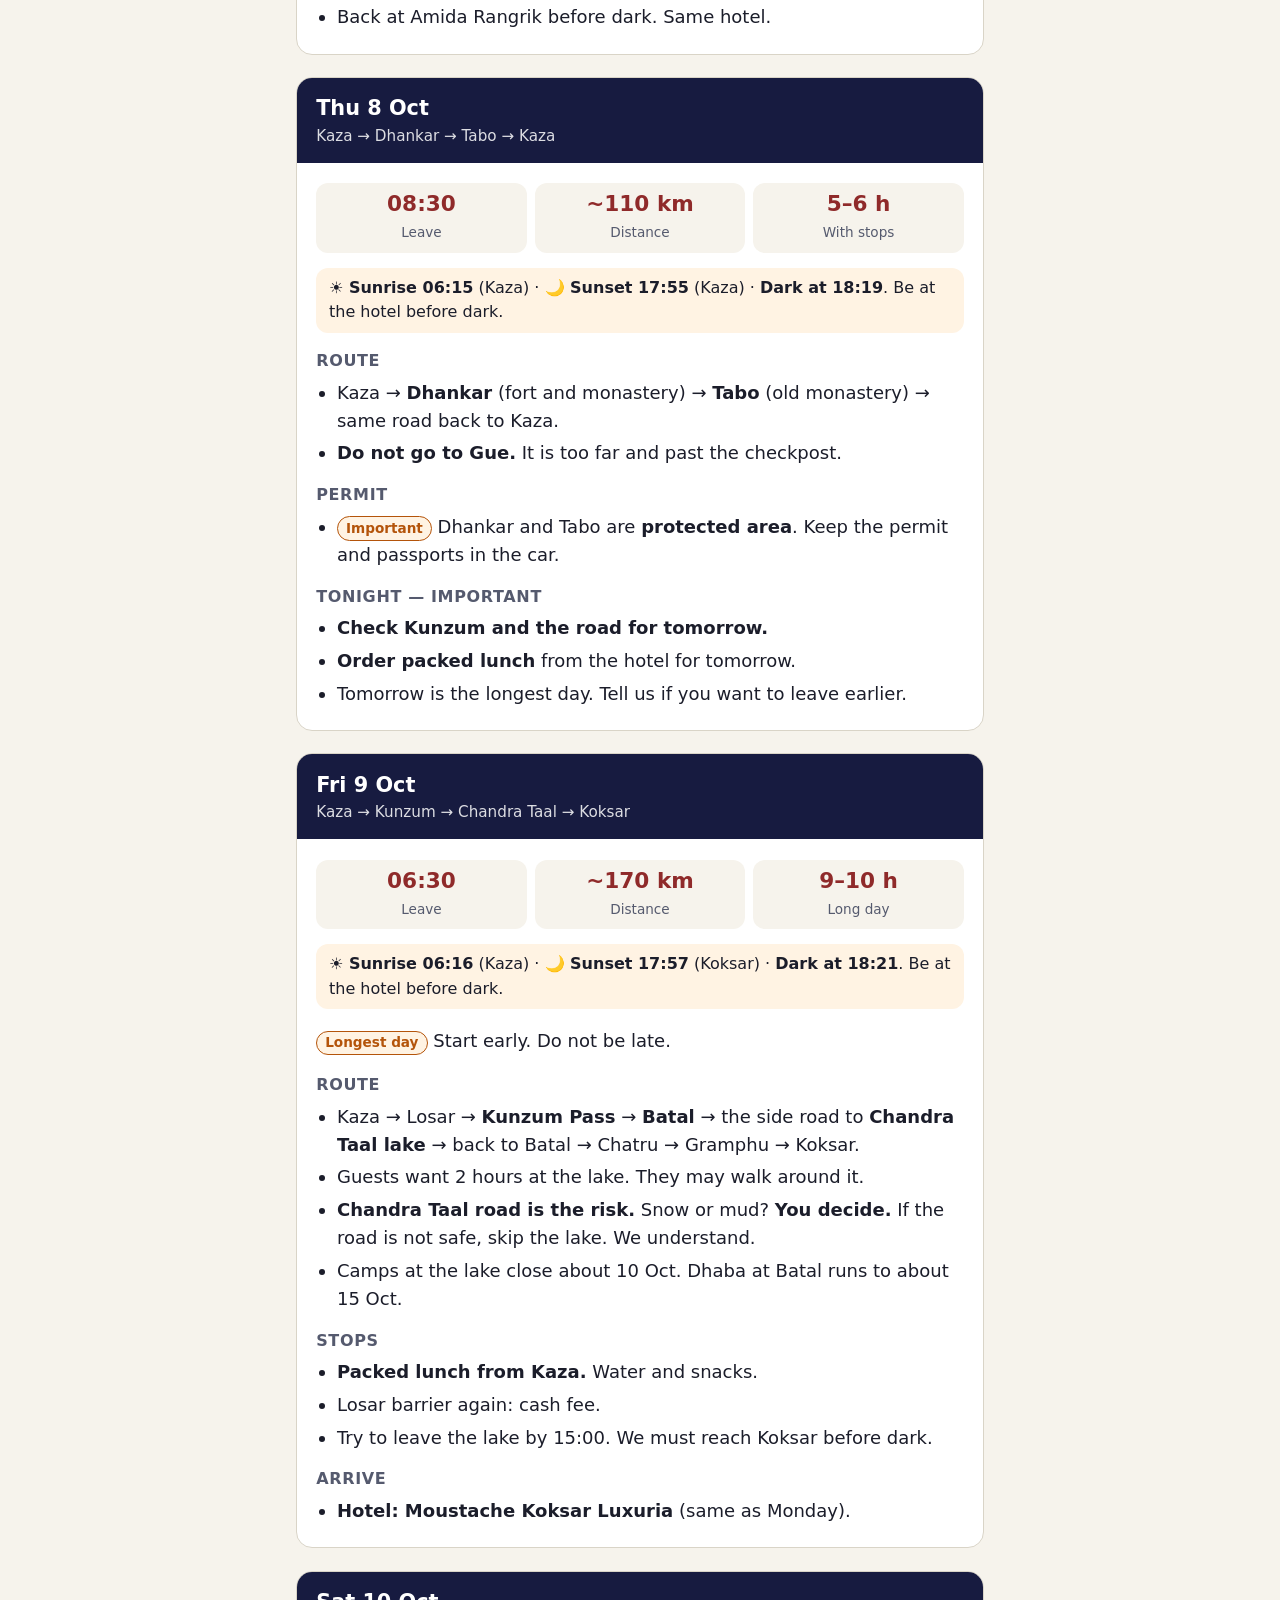
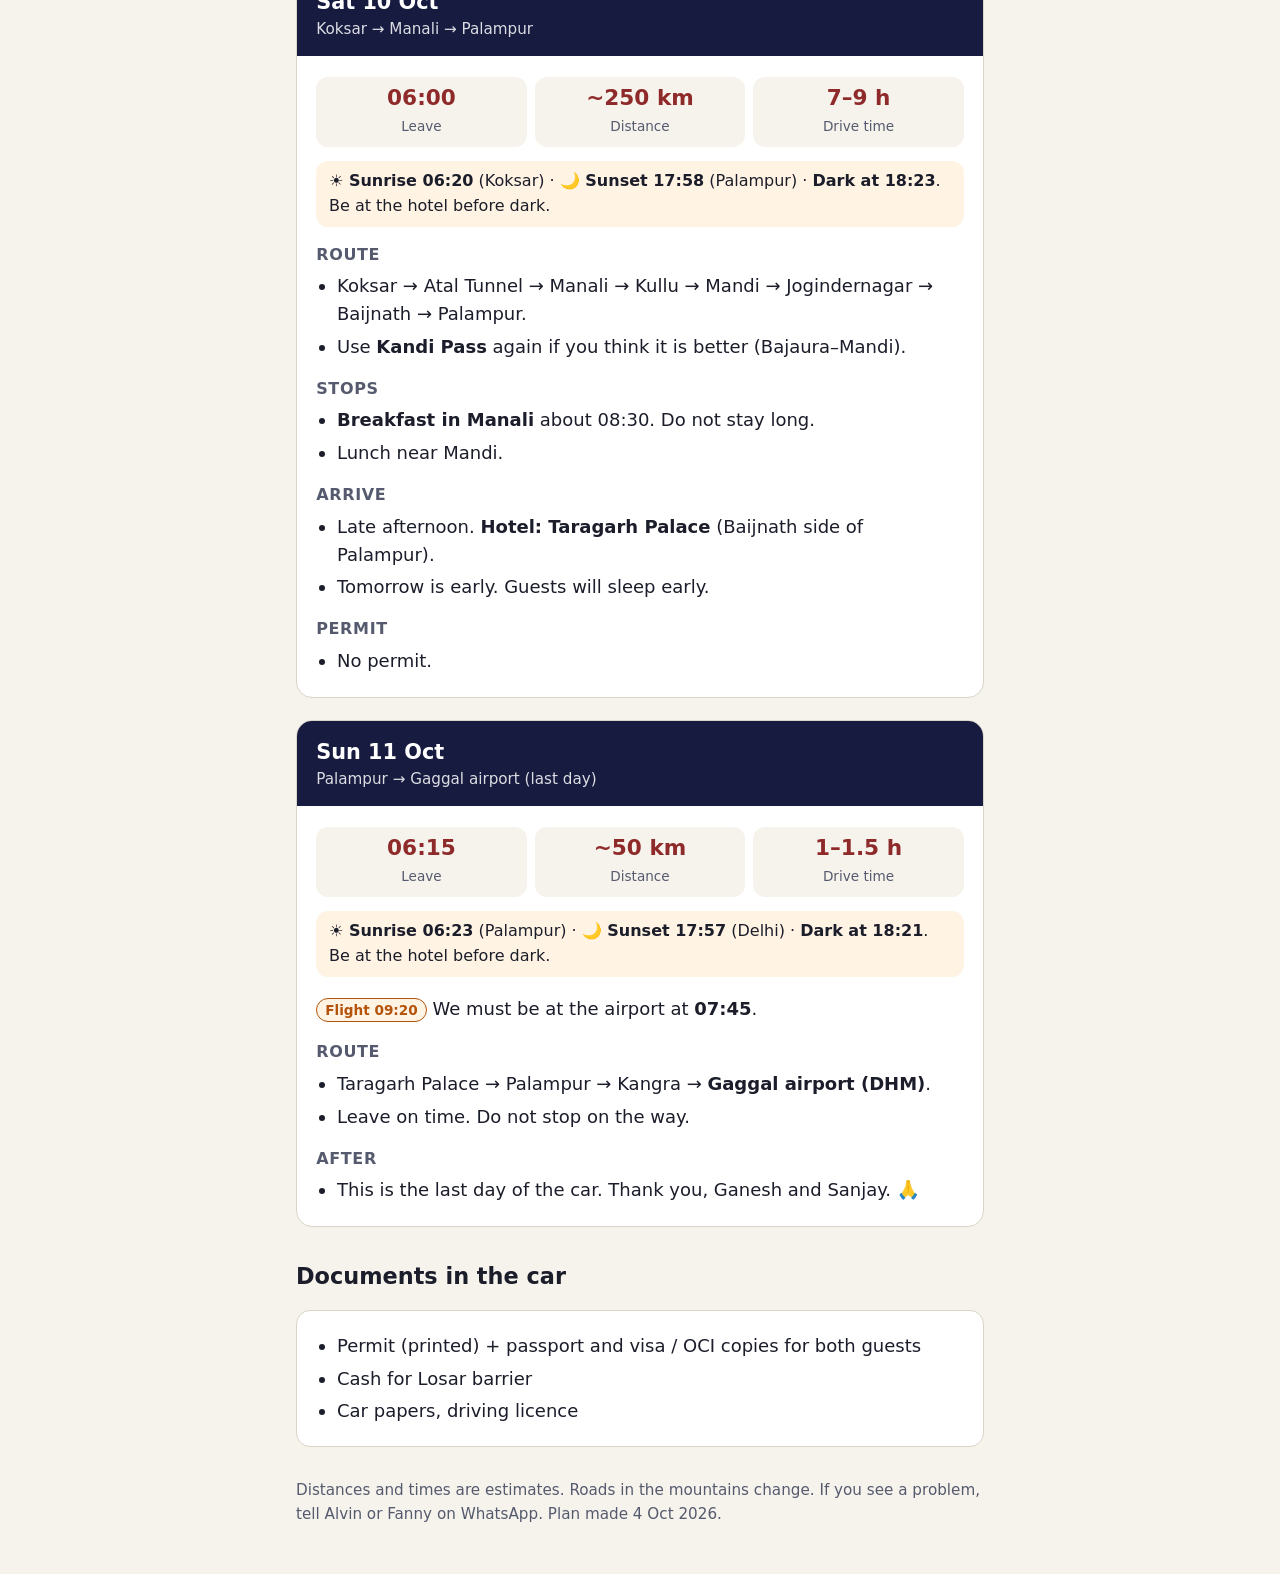
==== commit aa2df019: "Himachal: sunrise/sunset per day (start + end place) in itinerary, site daylight strips, driver page" ====
--- a/driver.html
+++ b/driver.html
@@ -46,6 +46,7 @@
   .day h3 { font-size: 1rem; margin: 1rem 0 .2rem; text-transform: uppercase; letter-spacing: .04em; color: var(--soft); }
   .tag { display: inline-block; font-size: .85rem; font-weight: 700; padding: .05rem .5rem; border-radius: 99px; background: var(--warn-bg); color: var(--warn); border: 1px solid var(--warn); }
   .tag.ok { background: var(--ok-bg); color: var(--ok); border-color: var(--ok); }
+  .sun { background: var(--warn-bg); border-radius: 12px; padding: .5rem .8rem; margin: .5rem 0; font-size: 1rem; }
   footer { margin: 2rem 0 3rem; color: var(--soft); font-size: .95rem; }
   @media (max-width: 380px) { .big b { font-size: 1.1rem; } }
 </style>
@@ -113,6 +114,7 @@
         <div><b>~250 km</b><span>Distance</span></div>
         <div><b>7–8 h</b><span>Drive time</span></div>
       </div>
+      <p class="sun"><b>☀ Sunrise 06:19</b> (Sidhpur) · <b>🌙 Sunset 18:03</b> (Manali) · <b>Dark at 18:28</b>. Be at the hotel before dark.</p>
       <h3>Pick up</h3>
       <ul><li><b>Norling House, Norbulingka Institute, Sidhpur.</b> Be there at 06:15.</li></ul>
       <h3>Route</h3>
@@ -144,6 +146,7 @@
         <div><b>~60 km</b><span>Distance</span></div>
         <div><b>2–3 h</b><span>Drive time</span></div>
       </div>
+      <p class="sun"><b>☀ Sunrise 06:17</b> (Manali) · <b>🌙 Sunset 18:02</b> (Koksar) · <b>Dark at 18:26</b>. Be at the hotel before dark.</p>
       <h3>Route</h3>
       <ul>
         <li>Manali → <b>Atal Tunnel</b> (9 km) → Sissu → Koksar.</li>
@@ -174,6 +177,7 @@
         <div><b>~140 km</b><span>Distance</span></div>
         <div><b>6–7 h</b><span>Drive time</span></div>
       </div>
+      <p class="sun"><b>☀ Sunrise 06:17</b> (Koksar) · <b>🌙 Sunset 17:57</b> (Kaza) · <b>Dark at 18:22</b>. Be at the hotel before dark.</p>
       <h3>Route</h3>
       <ul>
         <li>Koksar → Gramphu → Batal (3,960 m) → <b>Kunzum Pass (4,590 m)</b> → Losar → Kaza.</li>
@@ -204,6 +208,7 @@
         <div><b>~70 km</b><span>Distance</span></div>
         <div><b>5–6 h</b><span>With stops</span></div>
       </div>
+      <p class="sun"><b>☀ Sunrise 06:14</b> (Kaza) · <b>🌙 Sunset 17:56</b> (Kaza) · <b>Dark at 18:20</b>. Be at the hotel before dark.</p>
       <h3>First</h3>
       <ul>
         <li><b>Go to the SDM office in Kaza first.</b> Get the permit for both guests. See "Permit" above.</li>
@@ -231,6 +236,7 @@
         <div><b>~110 km</b><span>Distance</span></div>
         <div><b>5–6 h</b><span>With stops</span></div>
       </div>
+      <p class="sun"><b>☀ Sunrise 06:15</b> (Kaza) · <b>🌙 Sunset 17:55</b> (Kaza) · <b>Dark at 18:19</b>. Be at the hotel before dark.</p>
       <h3>Route</h3>
       <ul>
         <li>Kaza → <b>Dhankar</b> (fort and monastery) → <b>Tabo</b> (old monastery) → same road back to Kaza.</li>
@@ -257,6 +263,7 @@
         <div><b>~170 km</b><span>Distance</span></div>
         <div><b>9–10 h</b><span>Long day</span></div>
       </div>
+      <p class="sun"><b>☀ Sunrise 06:16</b> (Kaza) · <b>🌙 Sunset 17:57</b> (Koksar) · <b>Dark at 18:21</b>. Be at the hotel before dark.</p>
       <p><span class="tag">Longest day</span> Start early. Do not be late.</p>
       <h3>Route</h3>
       <ul>
@@ -284,6 +291,7 @@
         <div><b>~250 km</b><span>Distance</span></div>
         <div><b>7–9 h</b><span>Drive time</span></div>
       </div>
+      <p class="sun"><b>☀ Sunrise 06:20</b> (Koksar) · <b>🌙 Sunset 17:58</b> (Palampur) · <b>Dark at 18:23</b>. Be at the hotel before dark.</p>
       <h3>Route</h3>
       <ul>
         <li>Koksar → Atal Tunnel → Manali → Kullu → Mandi → Jogindernagar → Baijnath → Palampur.</li>
@@ -312,6 +320,7 @@
         <div><b>~50 km</b><span>Distance</span></div>
         <div><b>1–1.5 h</b><span>Drive time</span></div>
       </div>
+      <p class="sun"><b>☀ Sunrise 06:23</b> (Palampur) · <b>🌙 Sunset 17:57</b> (Delhi) · <b>Dark at 18:21</b>. Be at the hotel before dark.</p>
       <p><span class="tag">Flight 09:20</span> We must be at the airport at <b>07:45</b>.</p>
       <h3>Route</h3>
       <ul>
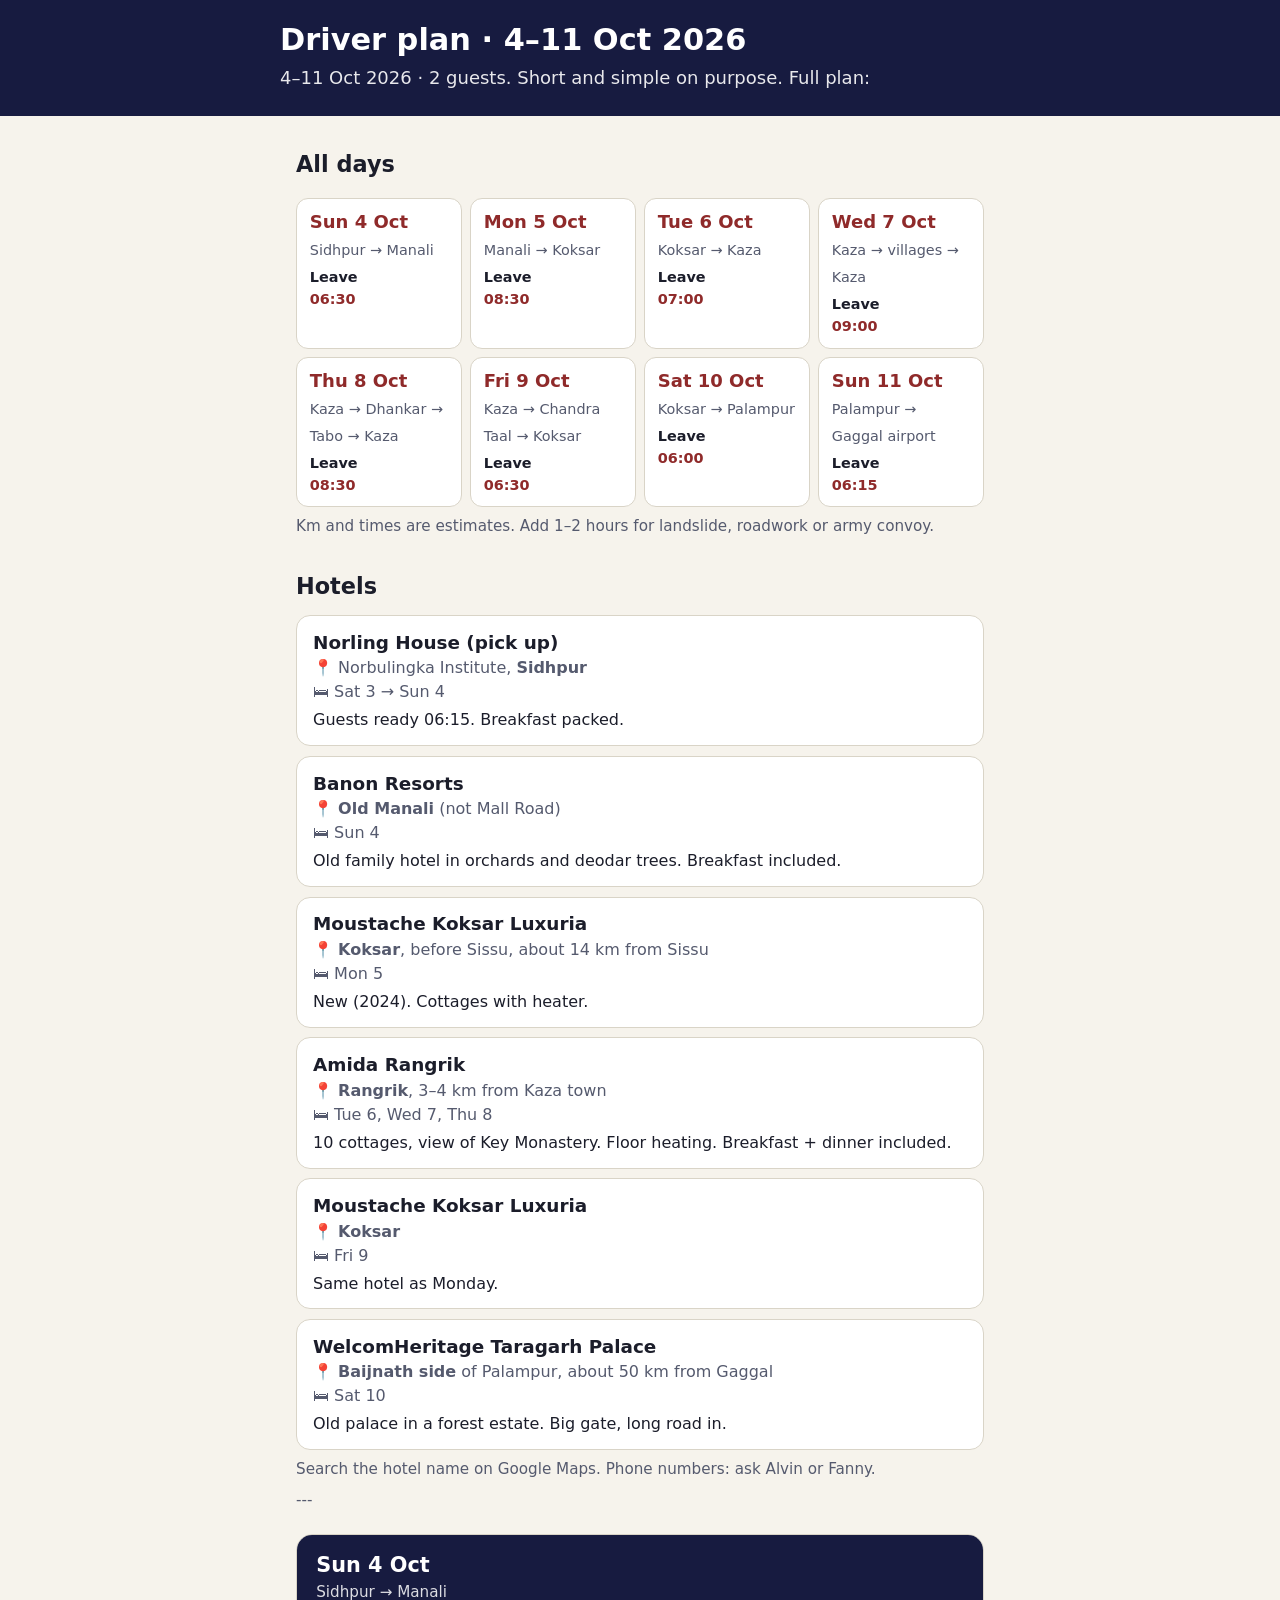
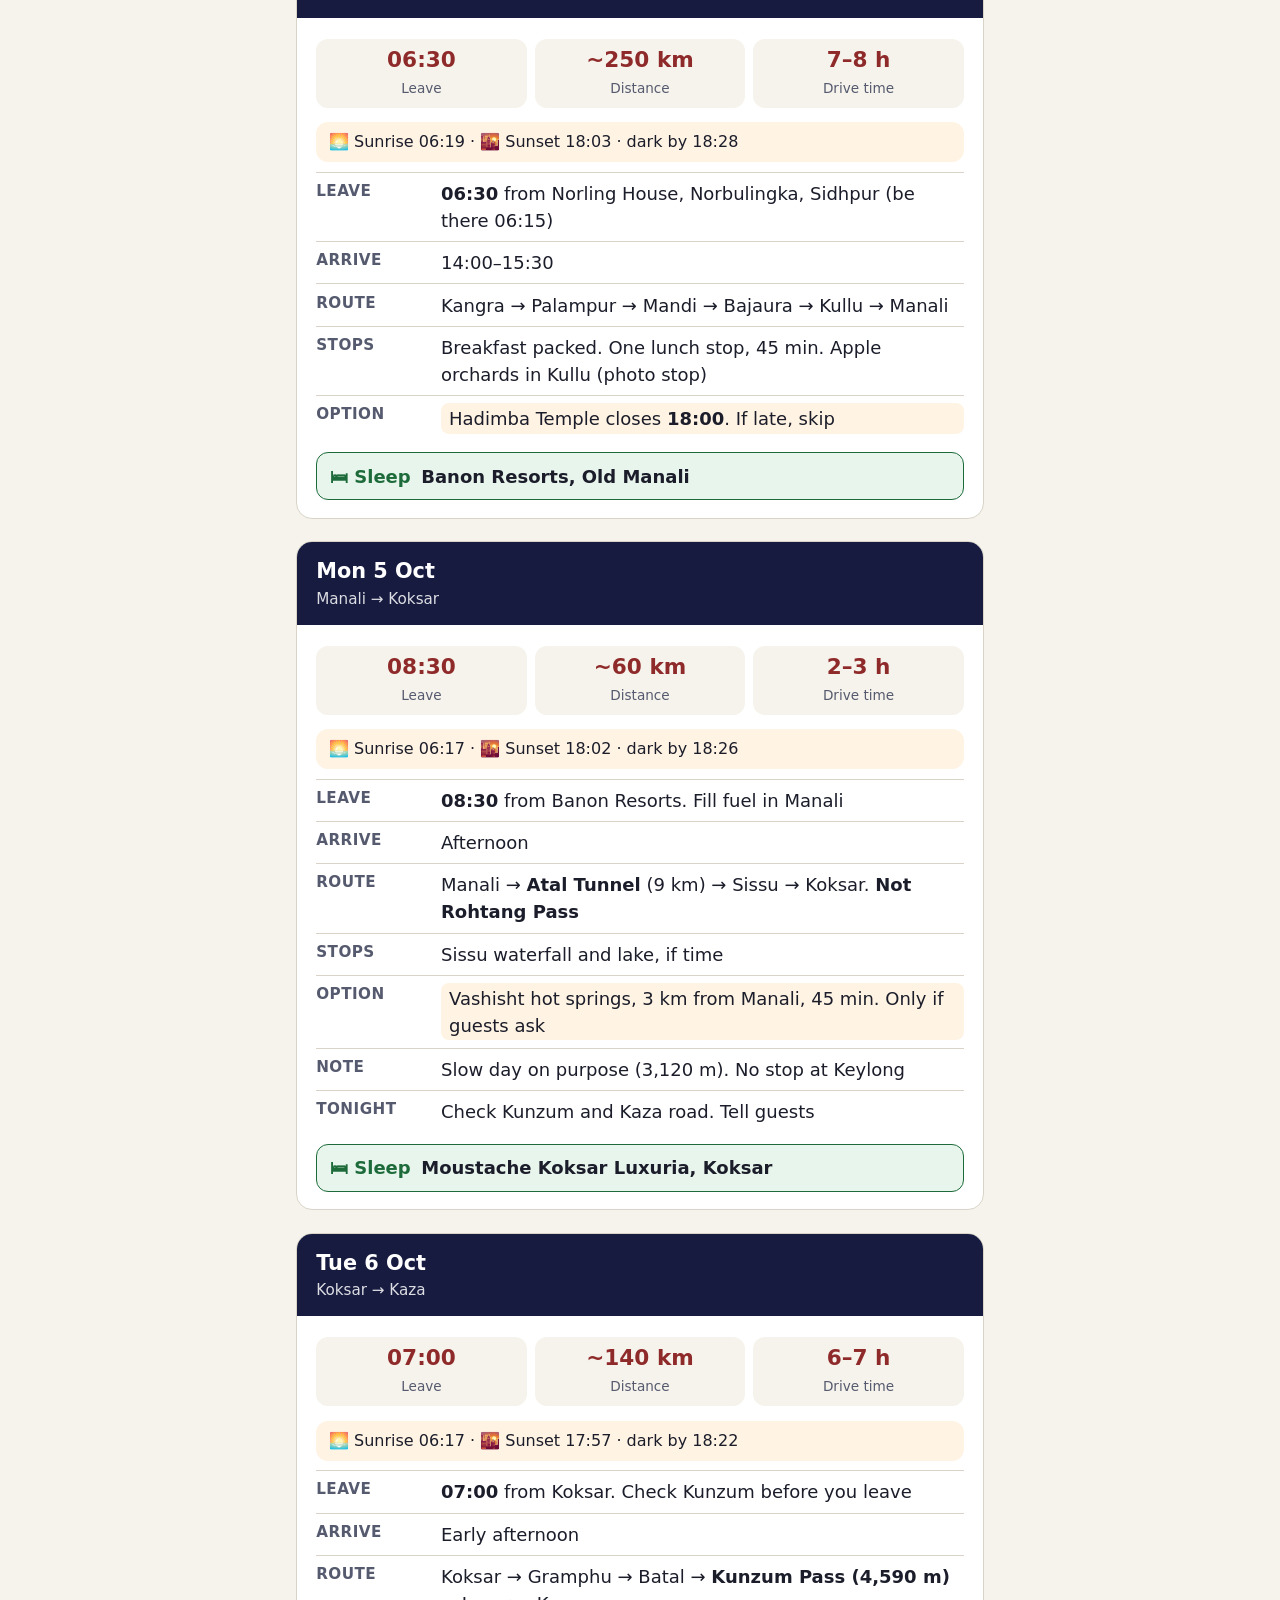
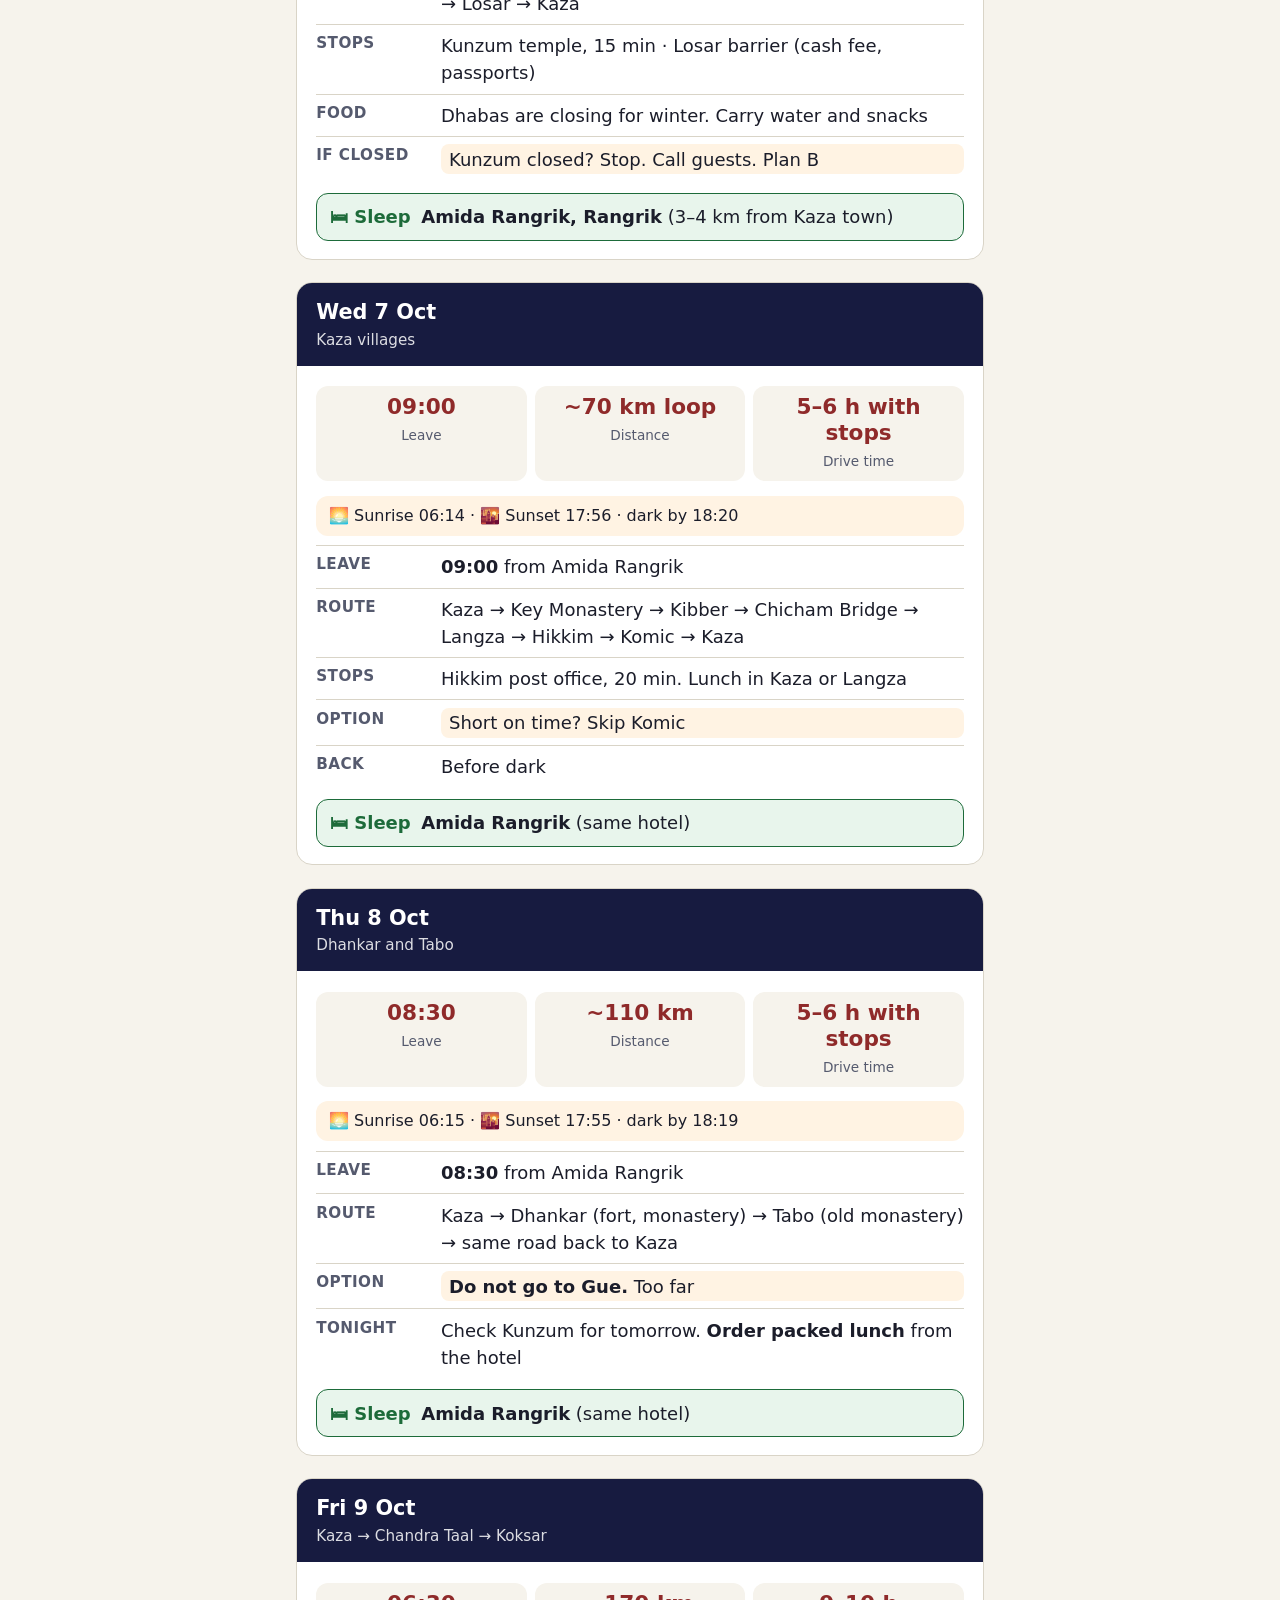
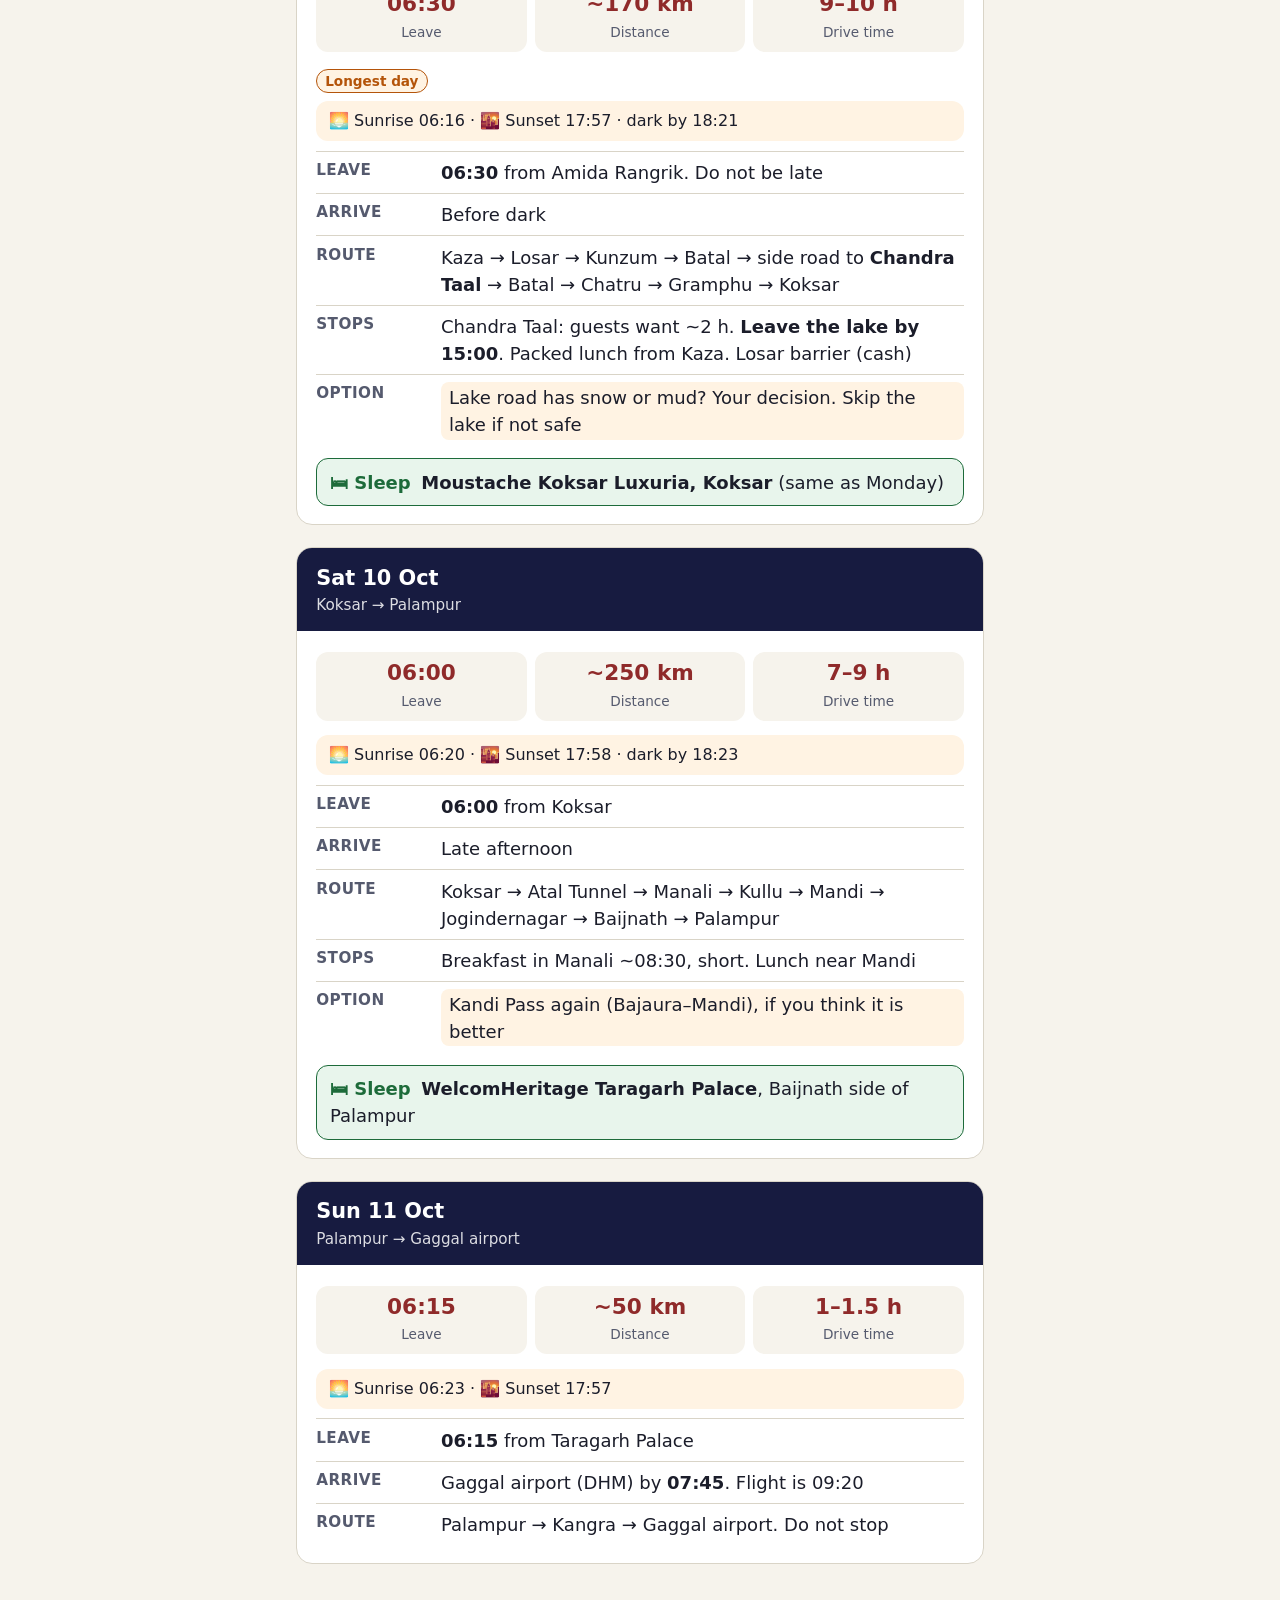
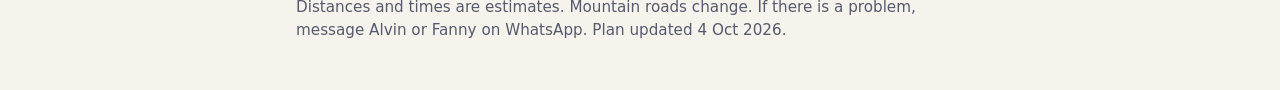
==== commit 22661d17: "Driver plan: drop message, rules and permit; per-day tables with structured hotel details; build dri" ====
--- a/driver.html
+++ b/driver.html
@@ -9,343 +9,57 @@
 <meta name="referrer" content="no-referrer">
 <link rel="icon" href="icon.svg" type="image/svg+xml">
 <style>
-  :root {
-    --bg: #f6f3ec; --paper: #ffffff; --ink: #1b1d2a; --soft: #555a6e; --line: #d9d4c7;
-    --navy: #171b40; --maroon: #8f2a2a; --warn: #b4540a; --warn-bg: #fff3e3; --ok: #1d6b3a; --ok-bg: #e8f5ec;
-  }
-  @media (prefers-color-scheme: dark) {
-    :root { --bg: #11131f; --paper: #1b1e30; --ink: #f1efe8; --soft: #aeb2c4; --line: #343852; --navy: #0b0d1a; --maroon: #e08a8a; --warn: #f2a65a; --warn-bg: #2d2214; --ok: #6fd193; --ok-bg: #14281c; }
-    .card, .box, .day dl { border-color: #343852; }
-  }
+  :root { --bg:#f6f3ec; --paper:#fff; --ink:#1b1d2a; --soft:#555a6e; --line:#d9d4c7; --navy:#171b40; --maroon:#8f2a2a; --warn:#b4540a; --warn-bg:#fff3e3; --ok:#1d6b3a; --ok-bg:#e8f5ec; }
+  @media (prefers-color-scheme: dark) { :root { --bg:#11131f; --paper:#1b1e30; --ink:#f1efe8; --soft:#aeb2c4; --line:#343852; --navy:#0b0d1a; --maroon:#e08a8a; --warn:#f2a65a; --warn-bg:#2d2214; --ok:#6fd193; --ok-bg:#14281c; } }
   * { box-sizing: border-box; }
-  body { margin: 0; background: var(--bg); color: var(--ink); font: 1.125rem/1.55 system-ui, -apple-system, "Segoe UI", Roboto, sans-serif; -webkit-text-size-adjust: 100%; }
-  header { background: var(--navy); color: #fff; padding: 1.4rem 16px 1.6rem; }
-  .wrap { max-width: 720px; margin: 0 auto; padding: 0 16px; }
-  header .wrap { padding: 0; }
-  h1 { margin: 0 0 .3rem; font-size: 1.9rem; line-height: 1.2; }
-  header p { margin: 0; opacity: .9; }
-  h2 { font-size: 1.4rem; margin: 2rem 0 .7rem; }
-  .box { background: var(--paper); border: 1px solid var(--line); border-radius: 14px; padding: 1rem 1.2rem; margin: 1rem 0; }
-  .box.warn { background: var(--warn-bg); border-color: var(--warn); }
-  .box.ok { background: var(--ok-bg); border-color: var(--ok); }
-  .box h3 { margin: 0 0 .4rem; font-size: 1.15rem; }
-  ul { margin: .3rem 0; padding-left: 1.3rem; }
-  li { margin: .3rem 0; }
-  nav.days { display: grid; grid-template-columns: repeat(auto-fill, minmax(150px, 1fr)); gap: .5rem; margin: 1rem 0; }
-  nav.days a { display: block; background: var(--paper); border: 1px solid var(--line); border-radius: 12px; padding: .6rem .8rem; text-decoration: none; color: var(--ink); min-height: 48px; }
-  nav.days a b { display: block; color: var(--maroon); }
-  nav.days a span { font-size: .9rem; color: var(--soft); }
-  .day { background: var(--paper); border: 1px solid var(--line); border-radius: 16px; margin: 1.4rem 0; overflow: hidden; scroll-margin-top: 1rem; }
-  .day > h2 { margin: 0; padding: .9rem 1.2rem; background: var(--navy); color: #fff; font-size: 1.3rem; }
-  .day > h2 small { display: block; font-weight: 400; font-size: .95rem; opacity: .85; }
-  .day .in { padding: .4rem 1.2rem 1.1rem; }
-  .big { display: grid; grid-template-columns: repeat(3, 1fr); gap: .5rem; margin: .9rem 0; }
-  .big div { background: var(--bg); border-radius: 12px; padding: .5rem .6rem; text-align: center; }
-  .big b { display: block; font-size: 1.35rem; line-height: 1.2; color: var(--maroon); }
-  .big span { font-size: .85rem; color: var(--soft); }
-  .day h3 { font-size: 1rem; margin: 1rem 0 .2rem; text-transform: uppercase; letter-spacing: .04em; color: var(--soft); }
-  .tag { display: inline-block; font-size: .85rem; font-weight: 700; padding: .05rem .5rem; border-radius: 99px; background: var(--warn-bg); color: var(--warn); border: 1px solid var(--warn); }
-  .tag.ok { background: var(--ok-bg); color: var(--ok); border-color: var(--ok); }
-  .sun { background: var(--warn-bg); border-radius: 12px; padding: .5rem .8rem; margin: .5rem 0; font-size: 1rem; }
-  footer { margin: 2rem 0 3rem; color: var(--soft); font-size: .95rem; }
-  @media (max-width: 380px) { .big b { font-size: 1.1rem; } }
+  body { margin:0; background:var(--bg); color:var(--ink); font:1.125rem/1.5 system-ui,-apple-system,"Segoe UI",Roboto,sans-serif; -webkit-text-size-adjust:100%; }
+  header { background:var(--navy); color:#fff; padding:1.4rem 16px 1.6rem; }
+  .wrap { max-width:720px; margin:0 auto; padding:0 16px; }
+  header .wrap { padding:0; }
+  h1 { margin:0 0 .3rem; font-size:1.9rem; line-height:1.2; }
+  header p { margin:0; opacity:.9; }
+  h2.sec { font-size:1.4rem; margin:2rem 0 .7rem; }
+  .note { color:var(--soft); font-size:.95rem; margin:.5rem 0; }
+  nav.days { display:grid; grid-template-columns:repeat(auto-fill,minmax(150px,1fr)); gap:.5rem; margin:1rem 0 .3rem; }
+  nav.days a { display:block; background:var(--paper); border:1px solid var(--line); border-radius:12px; padding:.6rem .8rem; text-decoration:none; color:var(--ink); min-height:48px; }
+  nav.days a b { display:block; color:var(--maroon); }
+  nav.days a span { font-size:.9rem; color:var(--soft); }
+  nav.days a i { font-style:normal; font-weight:700; color:var(--ink); }
+  .hotels { display:grid; gap:.6rem; }
+  .hotel { background:var(--paper); border:1px solid var(--line); border-radius:14px; padding:.8rem 1rem; }
+  .hn { font-weight:700; font-size:1.15rem; }
+  .hw, .hd { color:var(--soft); font-size:1rem; }
+  .ht { margin-top:.25rem; font-size:1rem; }
+  .day { background:var(--paper); border:1px solid var(--line); border-radius:16px; margin:1.4rem 0; overflow:hidden; scroll-margin-top:1rem; }
+  .day > h2 { margin:0; padding:.9rem 1.2rem; background:var(--navy); color:#fff; font-size:1.3rem; }
+  .day > h2 small { display:block; font-weight:400; font-size:.95rem; opacity:.85; }
+  .in { padding:.4rem 1.2rem 1.1rem; }
+  .big { display:grid; grid-template-columns:repeat(3,1fr); gap:.5rem; margin:.9rem 0; }
+  .big div { background:var(--bg); border-radius:12px; padding:.5rem .6rem; text-align:center; }
+  .big b { display:block; font-size:1.35rem; line-height:1.2; color:var(--maroon); }
+  .big span { font-size:.85rem; color:var(--soft); }
+  .sun { background:var(--warn-bg); border-radius:12px; padding:.5rem .8rem; margin:.5rem 0; font-size:1rem; }
+  dl { margin:.6rem 0 0; }
+  .r { display:grid; grid-template-columns:7.2rem 1fr; gap:.6rem; padding:.45rem 0; border-top:1px solid var(--line); }
+  .r dt { font-weight:700; color:var(--soft); font-size:.95rem; text-transform:uppercase; letter-spacing:.03em; }
+  .r dd { margin:0; }
+  .r.opt dd { background:var(--warn-bg); border-radius:8px; padding:.1rem .5rem; }
+  .sleep { margin-top:.7rem; background:var(--ok-bg); border:1px solid var(--ok); border-radius:12px; padding:.6rem .8rem; }
+  .sleep span { font-weight:700; color:var(--ok); margin-right:.3rem; }
+  .tag { display:inline-block; font-size:.85rem; font-weight:700; padding:.05rem .5rem; border-radius:99px; background:var(--warn-bg); color:var(--warn); border:1px solid var(--warn); }
+  footer { margin:2rem 0 3rem; color:var(--soft); font-size:.95rem; }
+  @media (max-width:420px) { .r { grid-template-columns:1fr; gap:0; } .big b { font-size:1.1rem; } }
 </style>
 </head>
 <body>
-<header>
-  <div class="wrap">
-    <h1>Driver plan · 4–11 Oct 2026</h1>
-    <p>For Ganesh. Two guests: Alvin and Fanny. Sidhpur → Manali → Spiti → Gaggal.</p>
-  </div>
-</header>
-
+<header><div class="wrap"><h1>Driver plan · 4–11 Oct 2026</h1><p>4–11 Oct 2026 · 2 guests. Short and simple on purpose. Full plan:</p></div></header>
 <main class="wrap">
-
-  <div class="box ok">
-    <h3>Thank you, Ganesh 🙏</h3>
-    Please read this page. If a road is bad, or you think the plan is wrong, <b>you decide. Tell us.</b> Safe is better than fast.
-  </div>
-
-  <h2>Rules for every day</h2>
-  <div class="box">
-    <ul>
-      <li><b>No driving at night.</b> Be at the hotel before dark.</li>
-      <li><b>Go slow at high places.</b> Stop often. Guests may feel sick at 3,800 m or more.</li>
-      <li><b>Every evening:</b> check the road for tomorrow (snow, landslide, closed pass). Tell us your plan.</li>
-      <li><b>If a pass closes,</b> do not take a risk. We change the plan together.</li>
-      <li>Buy <b>water and fuel</b> in town. Fuel is hard to find after Keylong and in Spiti.</li>
-    </ul>
-  </div>
-
-  <h2>Permit — please read</h2>
-  <div class="box warn">
-    <h3>Spiti permit: Kaza SDM office, Wed 7 Oct</h3>
-    <ul>
-      <li>We go to the <b>SDM office in Kaza</b> on <b>Wed 7 Oct</b>. Sanjay said you will help. Thank you.</li>
-      <li><b>Fanny:</b> passport + visa (copies).</li>
-      <li><b>Alvin:</b> passport + <b>OCI card</b> (copies). He is OCI, not Indian citizen. Please tell the officer.</li>
-      <li>Carry <b>2 photos each</b> and the printed permit in the car.</li>
-      <li><b>Dhankar and Tabo are protected area.</b> On Thu 8 Oct, keep the permit in the car. Police may check.</li>
-      <li><b>Not protected:</b> Sissu, Keylong, Kunzum, Batal, Chandra Taal. No permit needed there.</li>
-      <li><b>Atal Tunnel:</b> no permit needed.</li>
-      <li><b>Losar barrier</b> (before Kunzum, both directions): fee <b>in cash</b>, about ₹200–300. Have cash ready. UPI often does not work.</li>
-      <li><b>e-Aagman</b> (Spiti entry registration): please check if it is needed for the car, and do it before Tue 6 Oct.</li>
-    </ul>
-  </div>
-
-  <h2>Pick a day</h2>
-  <nav class="days" aria-label="Days">
-    <a href="#d4"><b>Sun 4 Oct</b><span>Sidhpur → Manali</span></a>
-    <a href="#d5"><b>Mon 5 Oct</b><span>Manali → Koksar</span></a>
-    <a href="#d6"><b>Tue 6 Oct</b><span>Koksar → Kaza</span></a>
-    <a href="#d7"><b>Wed 7 Oct</b><span>Kaza villages</span></a>
-    <a href="#d8"><b>Thu 8 Oct</b><span>Dhankar + Tabo</span></a>
-    <a href="#d9"><b>Fri 9 Oct</b><span>Kaza → Chandra Taal → Koksar</span></a>
-    <a href="#d10"><b>Sat 10 Oct</b><span>Koksar → Palampur</span></a>
-    <a href="#d11"><b>Sun 11 Oct</b><span>Palampur → Gaggal airport</span></a>
-  </nav>
-
-  <!-- DAY 1 of car -->
-  <section class="day" id="d4">
-    <h2>Sun 4 Oct <small>Sidhpur (Dharamshala) → Manali</small></h2>
-    <div class="in">
-      <div class="big">
-        <div><b>06:30</b><span>Leave</span></div>
-        <div><b>~250 km</b><span>Distance</span></div>
-        <div><b>7–8 h</b><span>Drive time</span></div>
-      </div>
-      <p class="sun"><b>☀ Sunrise 06:19</b> (Sidhpur) · <b>🌙 Sunset 18:03</b> (Manali) · <b>Dark at 18:28</b>. Be at the hotel before dark.</p>
-      <h3>Pick up</h3>
-      <ul><li><b>Norling House, Norbulingka Institute, Sidhpur.</b> Be there at 06:15.</li></ul>
-      <h3>Route</h3>
-      <ul>
-        <li>Sidhpur → Kangra → Palampur → Mandi → Bajaura → Kullu → Manali.</li>
-        <li><span class="tag">Please</span> Between Bajaura and Mandi, take <b>Kandi Pass</b>. <b>Not NH21 via Aut.</b> Same distance, no Mandi town.</li>
-      </ul>
-      <h3>Stops</h3>
-      <ul>
-        <li>Breakfast is packed from Norling. Lunch on the road, one stop, 45 min.</li>
-        <li>Apple orchards along the Beas river in Kullu. Short photo stop is nice.</li>
-      </ul>
-      <h3>Arrive</h3>
-      <ul>
-        <li>About <b>14:00–15:30</b>.</li>
-        <li><b>Hotel: Banon Resorts, Old Manali.</b></li>
-        <li>Guests want to see <b>Hadimba Temple</b>. It closes at <b>18:00</b>. If we are late, we skip it.</li>
-      </ul>
-      <h3>Permit</h3>
-      <ul><li>No permit today.</li></ul>
-    </div>
-  </section>
-
-  <section class="day" id="d5">
-    <h2>Mon 5 Oct <small>Manali → Sissu / Koksar</small></h2>
-    <div class="in">
-      <div class="big">
-        <div><b>08:30</b><span>Leave</span></div>
-        <div><b>~60 km</b><span>Distance</span></div>
-        <div><b>2–3 h</b><span>Drive time</span></div>
-      </div>
-      <p class="sun"><b>☀ Sunrise 06:17</b> (Manali) · <b>🌙 Sunset 18:02</b> (Koksar) · <b>Dark at 18:26</b>. Be at the hotel before dark.</p>
-      <h3>Route</h3>
-      <ul>
-        <li>Manali → <b>Atal Tunnel</b> (9 km) → Sissu → Koksar.</li>
-        <li><b>Atal Tunnel, not Rohtang Pass.</b> Tunnel is faster and no permit.</li>
-        <li>Optional: <b>Vashisht hot springs</b>, 3 km from Manali, on the way. 45 min only if guests ask.</li>
-      </ul>
-      <h3>Stops</h3>
-      <ul>
-        <li>Sissu waterfall and small lake, if we have time.</li>
-        <li>This is a <b>slow day on purpose</b>. Guests rest to get used to the height (3,120 m).</li>
-        <li><b>Fill fuel in Manali.</b></li>
-      </ul>
-      <h3>Arrive</h3>
-      <ul><li>Afternoon. <b>Hotel: Moustache Koksar Luxuria.</b></li></ul>
-      <h3>Permit</h3>
-      <ul>
-        <li>No permit in Lahaul. We do <b>not</b> need to stop at Keylong office.</li>
-        <li><b>Tonight please check Kunzum Pass and the road to Kaza.</b> Tell us.</li>
-      </ul>
-    </div>
-  </section>
-
-  <section class="day" id="d6">
-    <h2>Tue 6 Oct <small>Koksar → Kunzum Pass → Kaza</small></h2>
-    <div class="in">
-      <div class="big">
-        <div><b>07:00</b><span>Leave</span></div>
-        <div><b>~140 km</b><span>Distance</span></div>
-        <div><b>6–7 h</b><span>Drive time</span></div>
-      </div>
-      <p class="sun"><b>☀ Sunrise 06:17</b> (Koksar) · <b>🌙 Sunset 17:57</b> (Kaza) · <b>Dark at 18:22</b>. Be at the hotel before dark.</p>
-      <h3>Route</h3>
-      <ul>
-        <li>Koksar → Gramphu → Batal (3,960 m) → <b>Kunzum Pass (4,590 m)</b> → Losar → Kaza.</li>
-        <li>Snow came early this year. <b>Check the pass before you leave.</b> If it is closed, call us. We use Plan B.</li>
-      </ul>
-      <h3>Stops</h3>
-      <ul>
-        <li><b>Kunzum Pass temple</b>: 15 min. Wind is strong and cold.</li>
-        <li><b>Losar barrier:</b> pay fee in cash, show passports.</li>
-        <li>Lunch: simple dhaba at Batal or Losar, if open. <b>Many dhabas are closing for winter.</b> Please carry snacks and water.</li>
-        <li><b>Fill fuel</b> in Keylong or Kaza. Check you have enough.</li>
-      </ul>
-      <h3>Arrive</h3>
-      <ul>
-        <li>Early afternoon. <b>Hotel: Amida Rangrik</b> (3–4 km from Kaza town).</li>
-        <li>Guests rest. Short walk only.</li>
-      </ul>
-      <h3>Permit</h3>
-      <ul><li>Today the permit is not ready yet. We get it tomorrow in Kaza. If Losar asks, say: "Permit tomorrow at Kaza SDM."</li></ul>
-    </div>
-  </section>
-
-  <section class="day" id="d7">
-    <h2>Wed 7 Oct <small>Kaza → Key, Kibber, Langza, Hikkim, Komic → Kaza</small></h2>
-    <div class="in">
-      <div class="big">
-        <div><b>09:00</b><span>Leave</span></div>
-        <div><b>~70 km</b><span>Distance</span></div>
-        <div><b>5–6 h</b><span>With stops</span></div>
-      </div>
-      <p class="sun"><b>☀ Sunrise 06:14</b> (Kaza) · <b>🌙 Sunset 17:56</b> (Kaza) · <b>Dark at 18:20</b>. Be at the hotel before dark.</p>
-      <h3>First</h3>
-      <ul>
-        <li><b>Go to the SDM office in Kaza first.</b> Get the permit for both guests. See "Permit" above.</li>
-      </ul>
-      <h3>Route (a loop, back to Kaza)</h3>
-      <ul>
-        <li><b>Key Monastery</b> → <b>Kibber</b> → <b>Chicham Bridge</b> → <b>Langza</b> → <b>Hikkim</b> (post office) → <b>Komic</b> → Kaza.</li>
-        <li>If time is short, skip Komic.</li>
-      </ul>
-      <h3>Stops</h3>
-      <ul>
-        <li>Hikkim: guests want to post a postcard. 20 min.</li>
-        <li>Lunch in Kaza or Langza.</li>
-      </ul>
-      <h3>Back</h3>
-      <ul><li>Back at Amida Rangrik before dark. Same hotel.</li></ul>
-    </div>
-  </section>
-
-  <section class="day" id="d8">
-    <h2>Thu 8 Oct <small>Kaza → Dhankar → Tabo → Kaza</small></h2>
-    <div class="in">
-      <div class="big">
-        <div><b>08:30</b><span>Leave</span></div>
-        <div><b>~110 km</b><span>Distance</span></div>
-        <div><b>5–6 h</b><span>With stops</span></div>
-      </div>
-      <p class="sun"><b>☀ Sunrise 06:15</b> (Kaza) · <b>🌙 Sunset 17:55</b> (Kaza) · <b>Dark at 18:19</b>. Be at the hotel before dark.</p>
-      <h3>Route</h3>
-      <ul>
-        <li>Kaza → <b>Dhankar</b> (fort and monastery) → <b>Tabo</b> (old monastery) → same road back to Kaza.</li>
-        <li><b>Do not go to Gue.</b> It is too far and past the checkpost.</li>
-      </ul>
-      <h3>Permit</h3>
-      <ul>
-        <li><span class="tag">Important</span> Dhankar and Tabo are <b>protected area</b>. Keep the permit and passports in the car.</li>
-      </ul>
-      <h3>Tonight — important</h3>
-      <ul>
-        <li><b>Check Kunzum and the road for tomorrow.</b></li>
-        <li><b>Order packed lunch</b> from the hotel for tomorrow.</li>
-        <li>Tomorrow is the longest day. Tell us if you want to leave earlier.</li>
-      </ul>
-    </div>
-  </section>
-
-  <section class="day" id="d9">
-    <h2>Fri 9 Oct <small>Kaza → Kunzum → Chandra Taal → Koksar</small></h2>
-    <div class="in">
-      <div class="big">
-        <div><b>06:30</b><span>Leave</span></div>
-        <div><b>~170 km</b><span>Distance</span></div>
-        <div><b>9–10 h</b><span>Long day</span></div>
-      </div>
-      <p class="sun"><b>☀ Sunrise 06:16</b> (Kaza) · <b>🌙 Sunset 17:57</b> (Koksar) · <b>Dark at 18:21</b>. Be at the hotel before dark.</p>
-      <p><span class="tag">Longest day</span> Start early. Do not be late.</p>
-      <h3>Route</h3>
-      <ul>
-        <li>Kaza → Losar → <b>Kunzum Pass</b> → <b>Batal</b> → the side road to <b>Chandra Taal lake</b> → back to Batal → Chatru → Gramphu → Koksar.</li>
-        <li>Guests want 2 hours at the lake. They may walk around it.</li>
-        <li><b>Chandra Taal road is the risk.</b> Snow or mud? <b>You decide.</b> If the road is not safe, skip the lake. We understand.</li>
-        <li>Camps at the lake close about 10 Oct. Dhaba at Batal runs to about 15 Oct.</li>
-      </ul>
-      <h3>Stops</h3>
-      <ul>
-        <li><b>Packed lunch from Kaza.</b> Water and snacks.</li>
-        <li>Losar barrier again: cash fee.</li>
-        <li>Try to leave the lake by 15:00. We must reach Koksar before dark.</li>
-      </ul>
-      <h3>Arrive</h3>
-      <ul><li><b>Hotel: Moustache Koksar Luxuria</b> (same as Monday).</li></ul>
-    </div>
-  </section>
-
-  <section class="day" id="d10">
-    <h2>Sat 10 Oct <small>Koksar → Manali → Palampur</small></h2>
-    <div class="in">
-      <div class="big">
-        <div><b>06:00</b><span>Leave</span></div>
-        <div><b>~250 km</b><span>Distance</span></div>
-        <div><b>7–9 h</b><span>Drive time</span></div>
-      </div>
-      <p class="sun"><b>☀ Sunrise 06:20</b> (Koksar) · <b>🌙 Sunset 17:58</b> (Palampur) · <b>Dark at 18:23</b>. Be at the hotel before dark.</p>
-      <h3>Route</h3>
-      <ul>
-        <li>Koksar → Atal Tunnel → Manali → Kullu → Mandi → Jogindernagar → Baijnath → Palampur.</li>
-        <li>Use <b>Kandi Pass</b> again if you think it is better (Bajaura–Mandi).</li>
-      </ul>
-      <h3>Stops</h3>
-      <ul>
-        <li><b>Breakfast in Manali</b> about 08:30. Do not stay long.</li>
-        <li>Lunch near Mandi.</li>
-      </ul>
-      <h3>Arrive</h3>
-      <ul>
-        <li>Late afternoon. <b>Hotel: Taragarh Palace</b> (Baijnath side of Palampur).</li>
-        <li>Tomorrow is early. Guests will sleep early.</li>
-      </ul>
-      <h3>Permit</h3>
-      <ul><li>No permit.</li></ul>
-    </div>
-  </section>
-
-  <section class="day" id="d11">
-    <h2>Sun 11 Oct <small>Palampur → Gaggal airport (last day)</small></h2>
-    <div class="in">
-      <div class="big">
-        <div><b>06:15</b><span>Leave</span></div>
-        <div><b>~50 km</b><span>Distance</span></div>
-        <div><b>1–1.5 h</b><span>Drive time</span></div>
-      </div>
-      <p class="sun"><b>☀ Sunrise 06:23</b> (Palampur) · <b>🌙 Sunset 17:57</b> (Delhi) · <b>Dark at 18:21</b>. Be at the hotel before dark.</p>
-      <p><span class="tag">Flight 09:20</span> We must be at the airport at <b>07:45</b>.</p>
-      <h3>Route</h3>
-      <ul>
-        <li>Taragarh Palace → Palampur → Kangra → <b>Gaggal airport (DHM)</b>.</li>
-        <li>Leave on time. Do not stop on the way.</li>
-      </ul>
-      <h3>After</h3>
-      <ul>
-        <li>This is the last day of the car. Thank you, Ganesh and Sanjay. 🙏</li>
-      </ul>
-    </div>
-  </section>
-
-  <h2>Documents in the car</h2>
-  <div class="box">
-    <ul>
-      <li>Permit (printed) + passport and visa / OCI copies for both guests</li>
-      <li>Cash for Losar barrier</li>
-      <li>Car papers, driving licence</li>
-    </ul>
-  </div>
-
-  <footer>
-    Distances and times are estimates. Roads in the mountains change. If you see a problem, tell Alvin or Fanny on WhatsApp. Plan made 4 Oct 2026.
-  </footer>
+  <h2 class="sec">All days</h2>
+  <nav class="days" aria-label="Days"><a href="#d1"><b>Sun 4 Oct</b><span>Sidhpur → Manali<br><i>Leave <b>06:30</b></i></span></a><a href="#d2"><b>Mon 5 Oct</b><span>Manali → Koksar<br><i>Leave <b>08:30</b></i></span></a><a href="#d3"><b>Tue 6 Oct</b><span>Koksar → Kaza<br><i>Leave <b>07:00</b></i></span></a><a href="#d4"><b>Wed 7 Oct</b><span>Kaza → villages → Kaza<br><i>Leave <b>09:00</b></i></span></a><a href="#d5"><b>Thu 8 Oct</b><span>Kaza → Dhankar → Tabo → Kaza<br><i>Leave <b>08:30</b></i></span></a><a href="#d6"><b>Fri 9 Oct</b><span>Kaza → Chandra Taal → Koksar<br><i>Leave <b>06:30</b></i></span></a><a href="#d7"><b>Sat 10 Oct</b><span>Koksar → Palampur<br><i>Leave <b>06:00</b></i></span></a><a href="#d8"><b>Sun 11 Oct</b><span>Palampur → Gaggal airport<br><i>Leave <b>06:15</b></i></span></a></nav><p class="note">Km and times are estimates. Add 1–2 hours for landslide, roadwork or army convoy.</p>
+  <h2 class="sec">Hotels</h2>
+  <div class="hotels"><div class="hotel"><div class="hn"><b>Norling House</b> (pick up)</div><div class="hw">📍 Norbulingka Institute, <b>Sidhpur</b></div><div class="hd">🛏 Sat 3 → Sun 4</div><div class="ht">Guests ready 06:15. Breakfast packed.</div></div><div class="hotel"><div class="hn"><b>Banon Resorts</b></div><div class="hw">📍 <b>Old Manali</b> (not Mall Road)</div><div class="hd">🛏 Sun 4</div><div class="ht">Old family hotel in orchards and deodar trees. Breakfast included.</div></div><div class="hotel"><div class="hn"><b>Moustache Koksar Luxuria</b></div><div class="hw">📍 <b>Koksar</b>, before Sissu, about 14 km from Sissu</div><div class="hd">🛏 Mon 5</div><div class="ht">New (2024). Cottages with heater.</div></div><div class="hotel"><div class="hn"><b>Amida Rangrik</b></div><div class="hw">📍 <b>Rangrik</b>, 3–4 km from Kaza town</div><div class="hd">🛏 Tue 6, Wed 7, Thu 8</div><div class="ht">10 cottages, view of Key Monastery. Floor heating. Breakfast + dinner included.</div></div><div class="hotel"><div class="hn"><b>Moustache Koksar Luxuria</b></div><div class="hw">📍 <b>Koksar</b></div><div class="hd">🛏 Fri 9</div><div class="ht">Same hotel as Monday.</div></div><div class="hotel"><div class="hn"><b>WelcomHeritage Taragarh Palace</b></div><div class="hw">📍 <b>Baijnath side</b> of Palampur, about 50 km from Gaggal</div><div class="hd">🛏 Sat 10</div><div class="ht">Old palace in a forest estate. Big gate, long road in.</div></div></div><p class="note">Search the hotel name on Google Maps. Phone numbers: ask Alvin or Fanny.</p><p class="note">---</p>
+  <section class="day" id="d1"><h2>Sun 4 Oct <small>Sidhpur → Manali</small></h2><div class="in"><div class="big"><div><b>06:30</b><span>Leave</span></div><div><b>~250 km</b><span>Distance</span></div><div><b>7–8 h</b><span>Drive time</span></div></div><p class="sun">🌅 Sunrise 06:19 · 🌇 Sunset 18:03 · dark by 18:28</p><dl><div class="r"><dt>Leave</dt><dd><b>06:30</b> from Norling House, Norbulingka, Sidhpur (be there 06:15)</dd></div><div class="r "><dt>Arrive</dt><dd>14:00–15:30</dd></div><div class="r "><dt>Route</dt><dd>Kangra → Palampur → Mandi → Bajaura → Kullu → Manali</dd></div><div class="r "><dt>Stops</dt><dd>Breakfast packed. One lunch stop, 45 min. Apple orchards in Kullu (photo stop)</dd></div><div class="r opt"><dt>Option</dt><dd>Hadimba Temple closes <b>18:00</b>. If late, skip</dd></div></dl><div class="sleep"><span>🛏 Sleep</span> <b>Banon Resorts, Old Manali</b></div></div></section><section class="day" id="d2"><h2>Mon 5 Oct <small>Manali → Koksar</small></h2><div class="in"><div class="big"><div><b>08:30</b><span>Leave</span></div><div><b>~60 km</b><span>Distance</span></div><div><b>2–3 h</b><span>Drive time</span></div></div><p class="sun">🌅 Sunrise 06:17 · 🌇 Sunset 18:02 · dark by 18:26</p><dl><div class="r"><dt>Leave</dt><dd><b>08:30</b> from Banon Resorts. Fill fuel in Manali</dd></div><div class="r "><dt>Arrive</dt><dd>Afternoon</dd></div><div class="r "><dt>Route</dt><dd>Manali → <b>Atal Tunnel</b> (9 km) → Sissu → Koksar. <b>Not Rohtang Pass</b></dd></div><div class="r "><dt>Stops</dt><dd>Sissu waterfall and lake, if time</dd></div><div class="r opt"><dt>Option</dt><dd>Vashisht hot springs, 3 km from Manali, 45 min. Only if guests ask</dd></div><div class="r "><dt>Note</dt><dd>Slow day on purpose (3,120 m). No stop at Keylong</dd></div><div class="r "><dt>Tonight</dt><dd>Check Kunzum and Kaza road. Tell guests</dd></div></dl><div class="sleep"><span>🛏 Sleep</span> <b>Moustache Koksar Luxuria, Koksar</b></div></div></section><section class="day" id="d3"><h2>Tue 6 Oct <small>Koksar → Kaza</small></h2><div class="in"><div class="big"><div><b>07:00</b><span>Leave</span></div><div><b>~140 km</b><span>Distance</span></div><div><b>6–7 h</b><span>Drive time</span></div></div><p class="sun">🌅 Sunrise 06:17 · 🌇 Sunset 17:57 · dark by 18:22</p><dl><div class="r"><dt>Leave</dt><dd><b>07:00</b> from Koksar. Check Kunzum before you leave</dd></div><div class="r "><dt>Arrive</dt><dd>Early afternoon</dd></div><div class="r "><dt>Route</dt><dd>Koksar → Gramphu → Batal → <b>Kunzum Pass (4,590 m)</b> → Losar → Kaza</dd></div><div class="r "><dt>Stops</dt><dd>Kunzum temple, 15 min · Losar barrier (cash fee, passports)</dd></div><div class="r "><dt>Food</dt><dd>Dhabas are closing for winter. Carry water and snacks</dd></div><div class="r opt"><dt>If closed</dt><dd>Kunzum closed? Stop. Call guests. Plan B</dd></div></dl><div class="sleep"><span>🛏 Sleep</span> <b>Amida Rangrik, Rangrik</b> (3–4 km from Kaza town)</div></div></section><section class="day" id="d4"><h2>Wed 7 Oct <small>Kaza villages</small></h2><div class="in"><div class="big"><div><b>09:00</b><span>Leave</span></div><div><b>~70 km loop</b><span>Distance</span></div><div><b>5–6 h with stops</b><span>Drive time</span></div></div><p class="sun">🌅 Sunrise 06:14 · 🌇 Sunset 17:56 · dark by 18:20</p><dl><div class="r"><dt>Leave</dt><dd><b>09:00</b> from Amida Rangrik</dd></div><div class="r "><dt>Route</dt><dd>Kaza → Key Monastery → Kibber → Chicham Bridge → Langza → Hikkim → Komic → Kaza</dd></div><div class="r "><dt>Stops</dt><dd>Hikkim post office, 20 min. Lunch in Kaza or Langza</dd></div><div class="r opt"><dt>Option</dt><dd>Short on time? Skip Komic</dd></div><div class="r "><dt>Back</dt><dd>Before dark</dd></div></dl><div class="sleep"><span>🛏 Sleep</span> <b>Amida Rangrik</b> (same hotel)</div></div></section><section class="day" id="d5"><h2>Thu 8 Oct <small>Dhankar and Tabo</small></h2><div class="in"><div class="big"><div><b>08:30</b><span>Leave</span></div><div><b>~110 km</b><span>Distance</span></div><div><b>5–6 h with stops</b><span>Drive time</span></div></div><p class="sun">🌅 Sunrise 06:15 · 🌇 Sunset 17:55 · dark by 18:19</p><dl><div class="r"><dt>Leave</dt><dd><b>08:30</b> from Amida Rangrik</dd></div><div class="r "><dt>Route</dt><dd>Kaza → Dhankar (fort, monastery) → Tabo (old monastery) → same road back to Kaza</dd></div><div class="r opt"><dt>Option</dt><dd><b>Do not go to Gue.</b> Too far</dd></div><div class="r "><dt>Tonight</dt><dd>Check Kunzum for tomorrow. <b>Order packed lunch</b> from the hotel</dd></div></dl><div class="sleep"><span>🛏 Sleep</span> <b>Amida Rangrik</b> (same hotel)</div></div></section><section class="day" id="d6"><h2>Fri 9 Oct <small>Kaza → Chandra Taal → Koksar</small></h2><div class="in"><div class="big"><div><b>06:30</b><span>Leave</span></div><div><b>~170 km</b><span>Distance</span></div><div><b>9–10 h</b><span>Drive time</span></div></div><span class="tag">Longest day</span><p class="sun">🌅 Sunrise 06:16 · 🌇 Sunset 17:57 · dark by 18:21</p><dl><div class="r"><dt>Leave</dt><dd><b>06:30</b> from Amida Rangrik. Do not be late</dd></div><div class="r "><dt>Arrive</dt><dd>Before dark</dd></div><div class="r "><dt>Route</dt><dd>Kaza → Losar → Kunzum → Batal → side road to <b>Chandra Taal</b> → Batal → Chatru → Gramphu → Koksar</dd></div><div class="r "><dt>Stops</dt><dd>Chandra Taal: guests want ~2 h. <b>Leave the lake by 15:00</b>. Packed lunch from Kaza. Losar barrier (cash)</dd></div><div class="r opt"><dt>Option</dt><dd>Lake road has snow or mud? Your decision. Skip the lake if not safe</dd></div></dl><div class="sleep"><span>🛏 Sleep</span> <b>Moustache Koksar Luxuria, Koksar</b> (same as Monday)</div></div></section><section class="day" id="d7"><h2>Sat 10 Oct <small>Koksar → Palampur</small></h2><div class="in"><div class="big"><div><b>06:00</b><span>Leave</span></div><div><b>~250 km</b><span>Distance</span></div><div><b>7–9 h</b><span>Drive time</span></div></div><p class="sun">🌅 Sunrise 06:20 · 🌇 Sunset 17:58 · dark by 18:23</p><dl><div class="r"><dt>Leave</dt><dd><b>06:00</b> from Koksar</dd></div><div class="r "><dt>Arrive</dt><dd>Late afternoon</dd></div><div class="r "><dt>Route</dt><dd>Koksar → Atal Tunnel → Manali → Kullu → Mandi → Jogindernagar → Baijnath → Palampur</dd></div><div class="r "><dt>Stops</dt><dd>Breakfast in Manali ~08:30, short. Lunch near Mandi</dd></div><div class="r opt"><dt>Option</dt><dd>Kandi Pass again (Bajaura–Mandi), if you think it is better</dd></div></dl><div class="sleep"><span>🛏 Sleep</span> <b>WelcomHeritage Taragarh Palace</b>, Baijnath side of Palampur</div></div></section><section class="day" id="d8"><h2>Sun 11 Oct <small>Palampur → Gaggal airport</small></h2><div class="in"><div class="big"><div><b>06:15</b><span>Leave</span></div><div><b>~50 km</b><span>Distance</span></div><div><b>1–1.5 h</b><span>Drive time</span></div></div><p class="sun">🌅 Sunrise 06:23 · 🌇 Sunset 17:57</p><dl><div class="r"><dt>Leave</dt><dd><b>06:15</b> from Taragarh Palace</dd></div><div class="r "><dt>Arrive</dt><dd>Gaggal airport (DHM) by <b>07:45</b>. Flight is 09:20</dd></div><div class="r "><dt>Route</dt><dd>Palampur → Kangra → Gaggal airport. Do not stop</dd></div></dl></div></section>
+  <footer>Distances and times are estimates. Mountain roads change. If there is a problem, message Alvin or Fanny on WhatsApp. Plan updated 4 Oct 2026.</footer>
 </main>
 </body>
 </html>
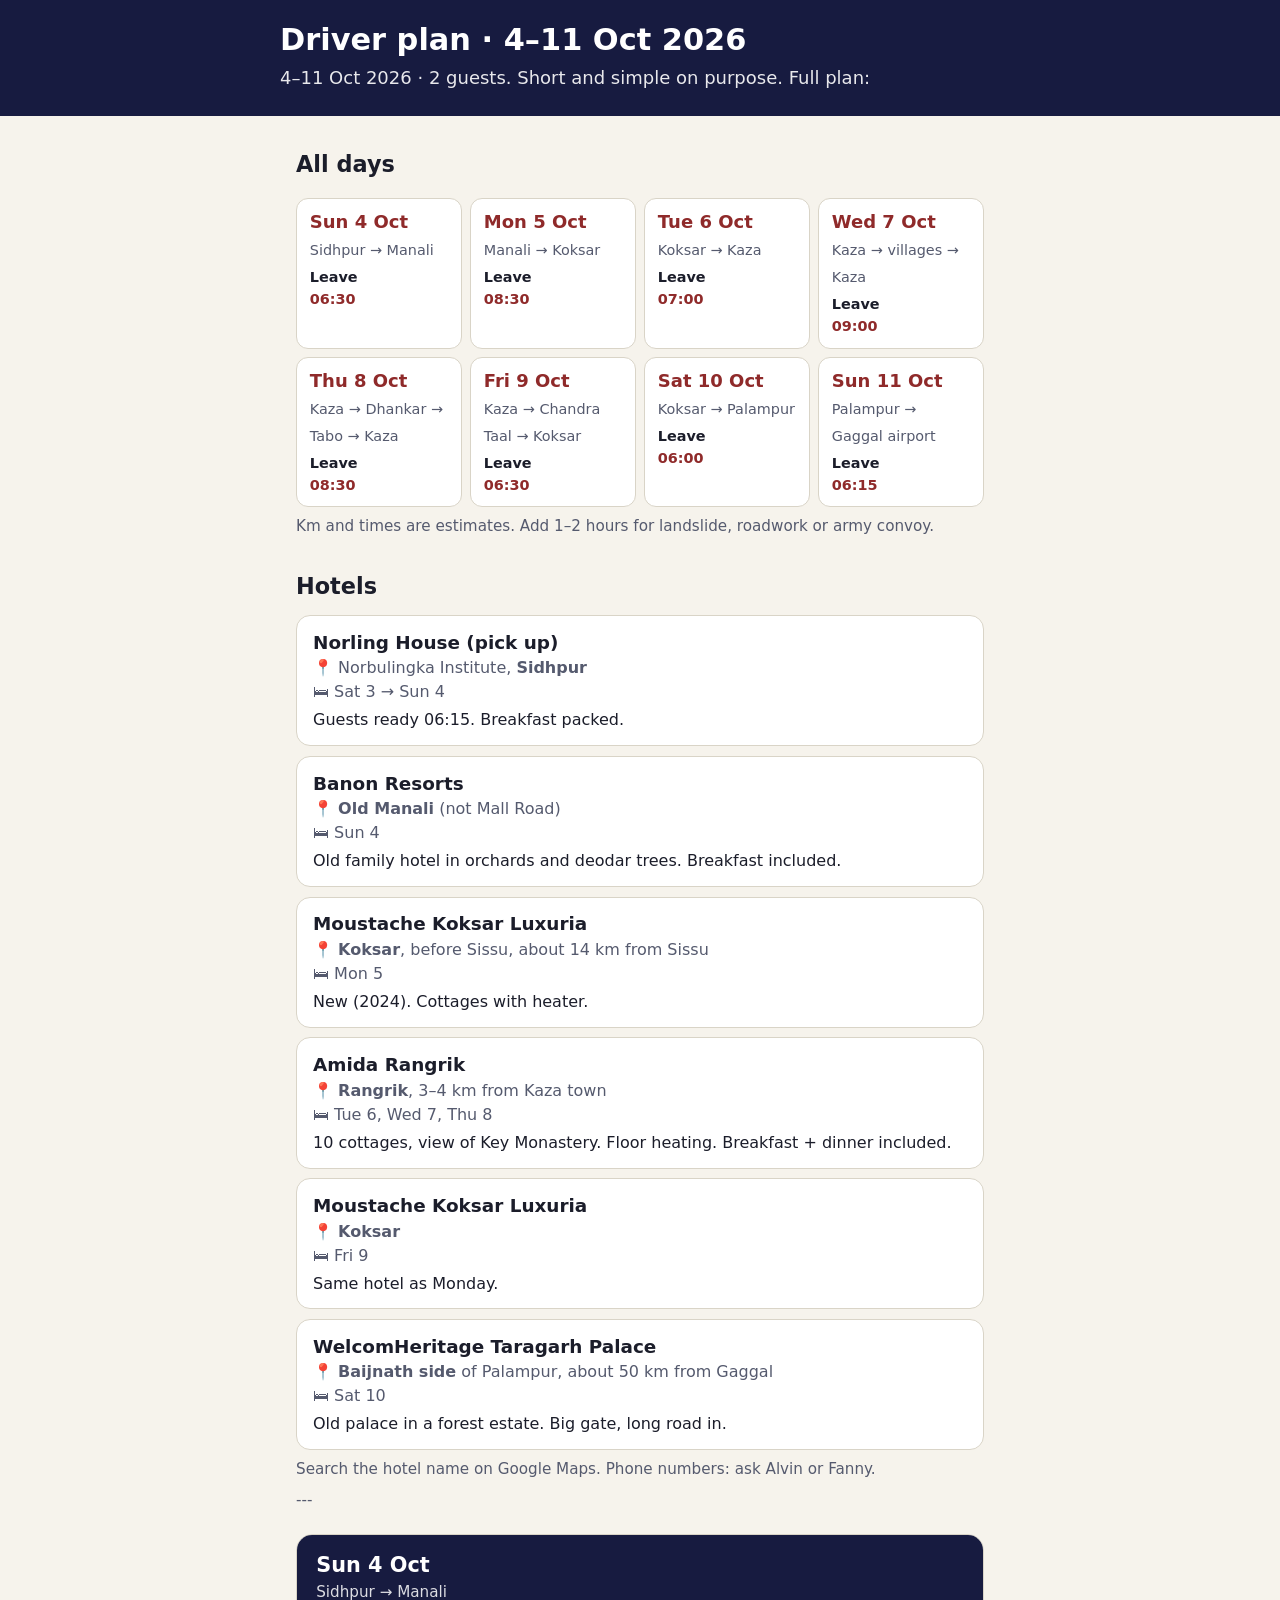
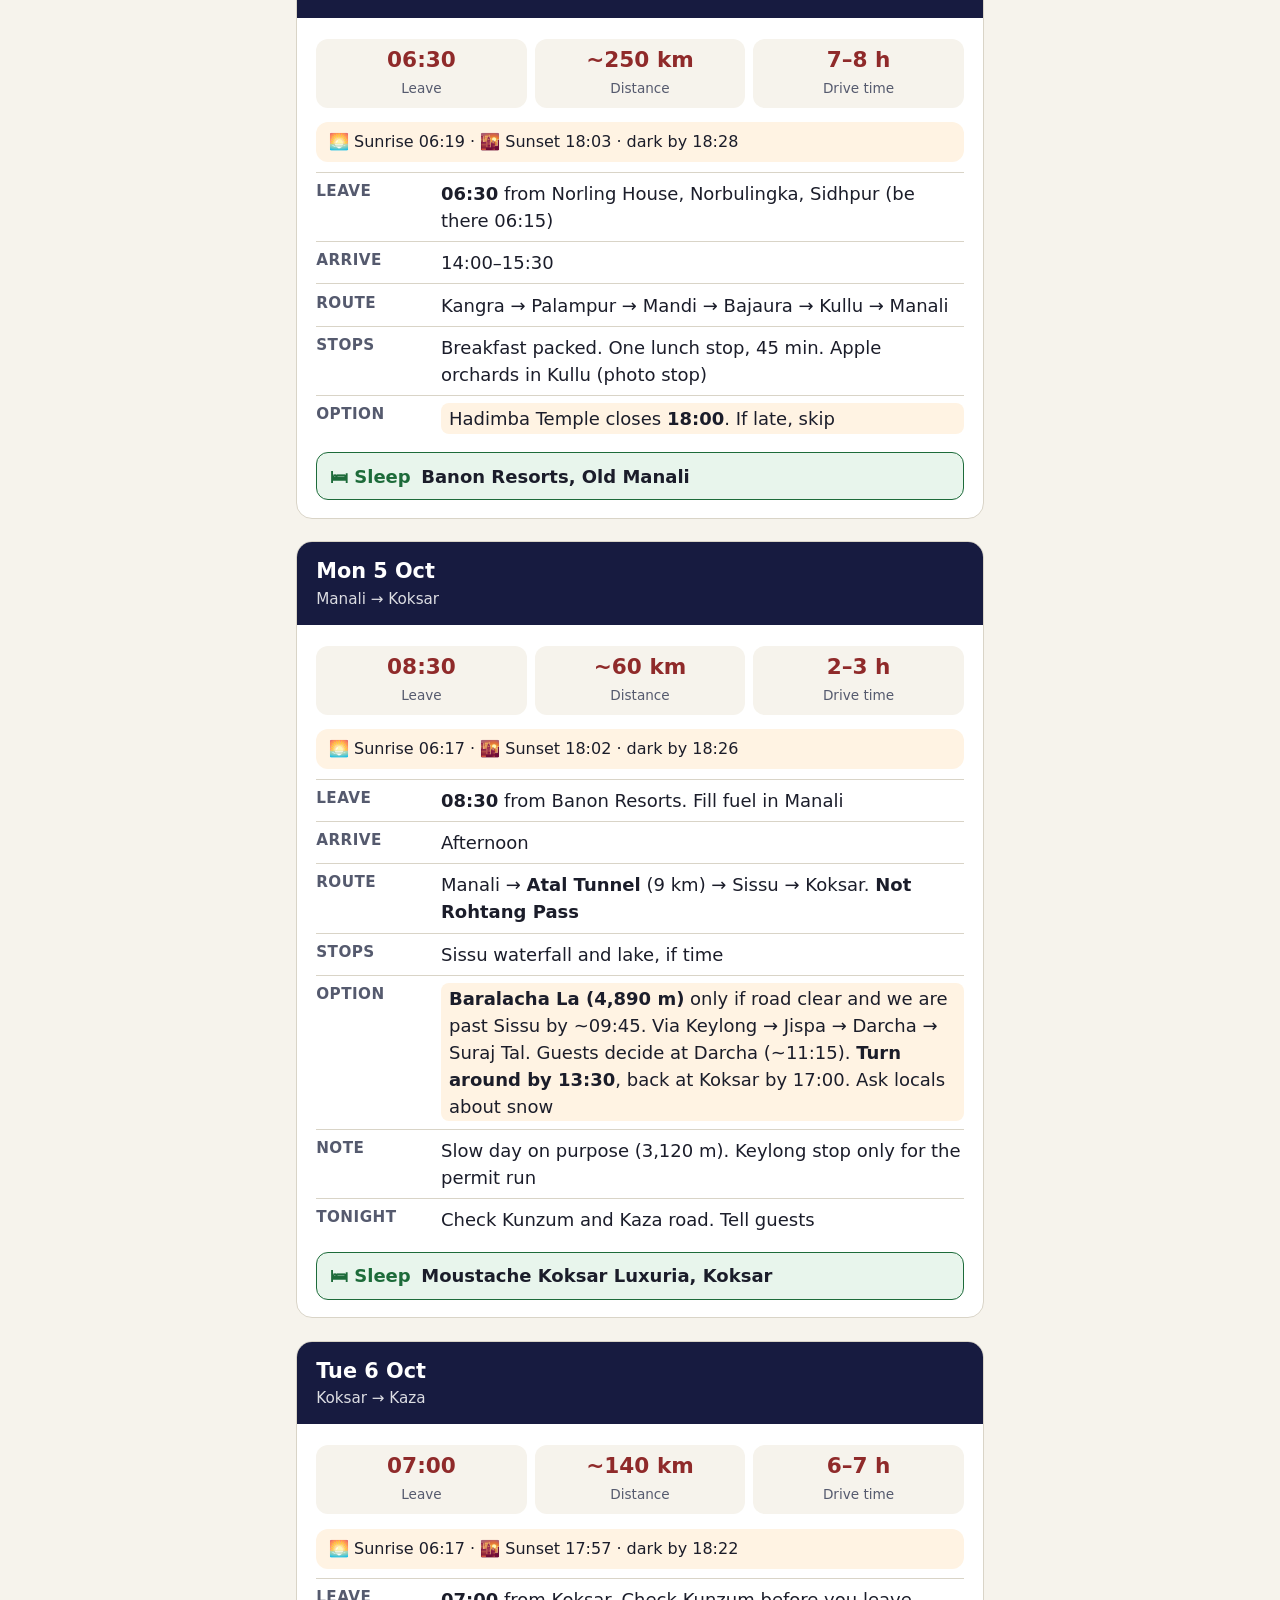
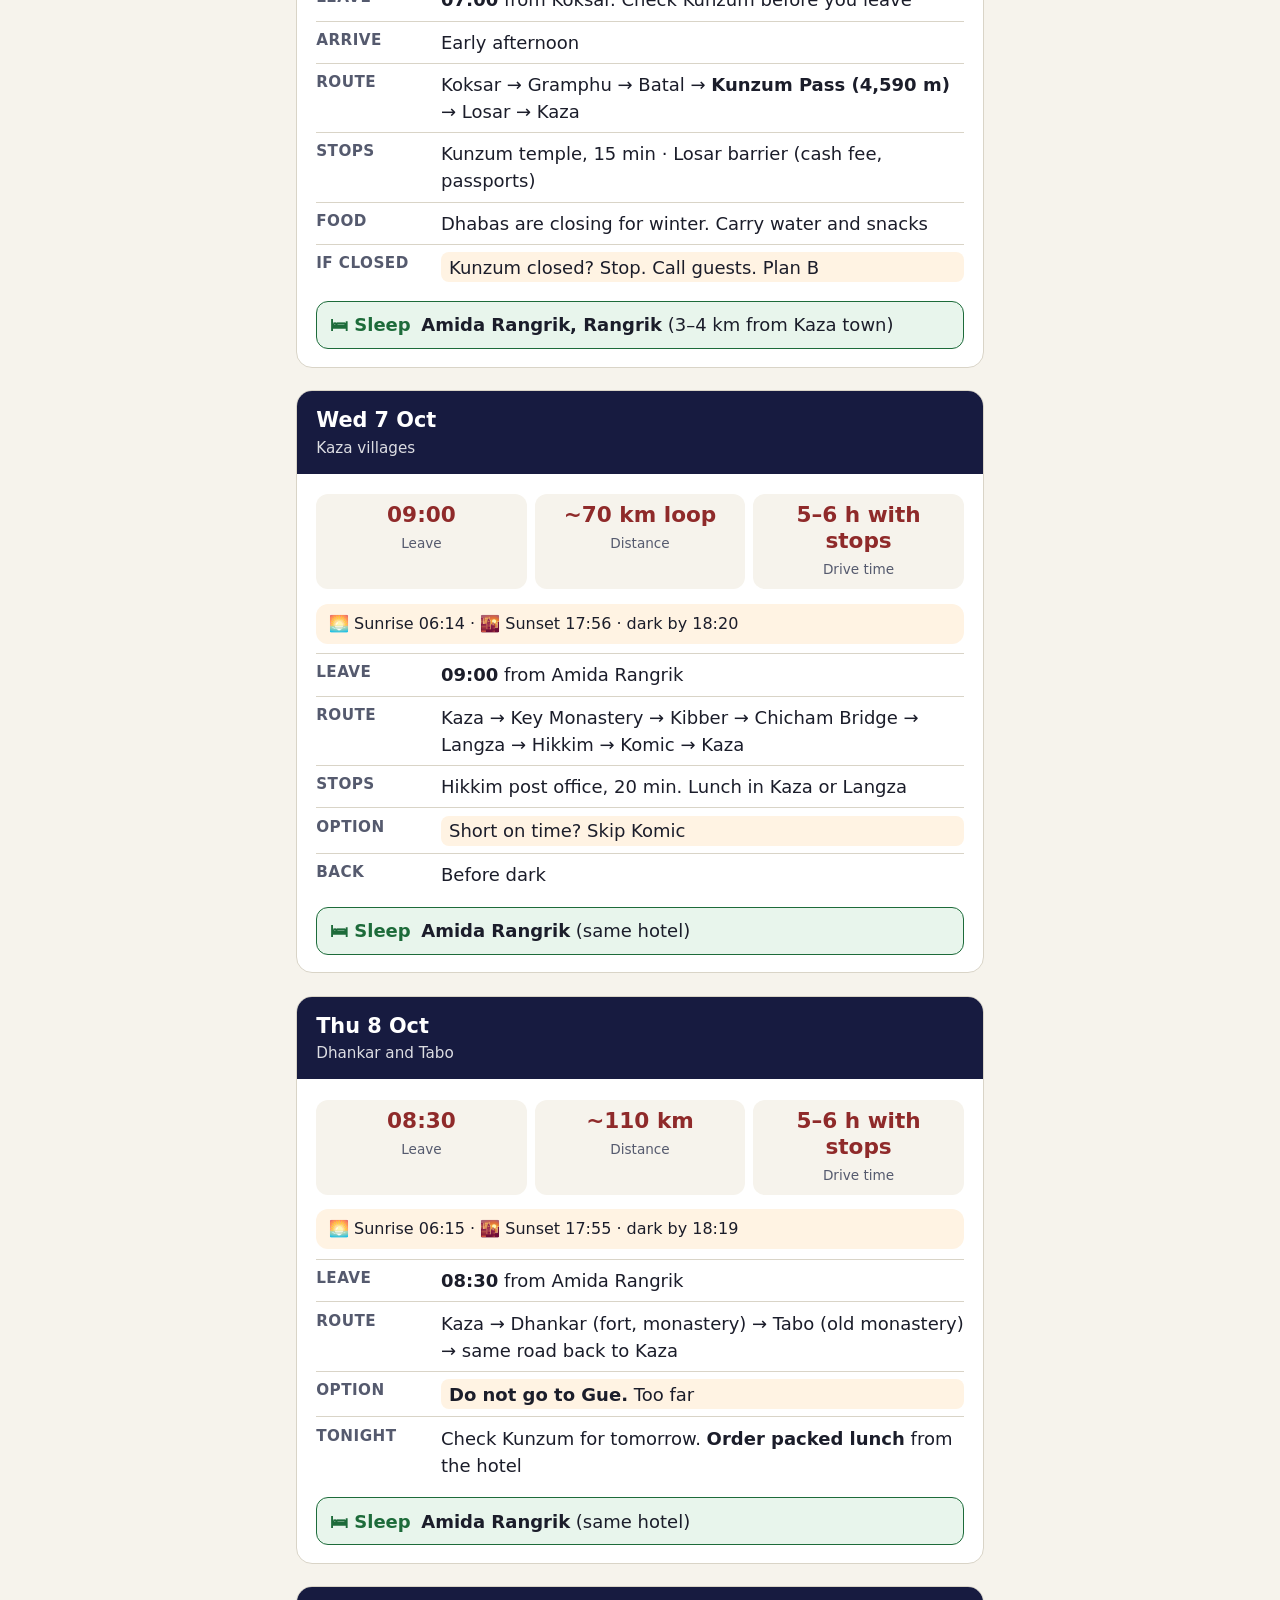
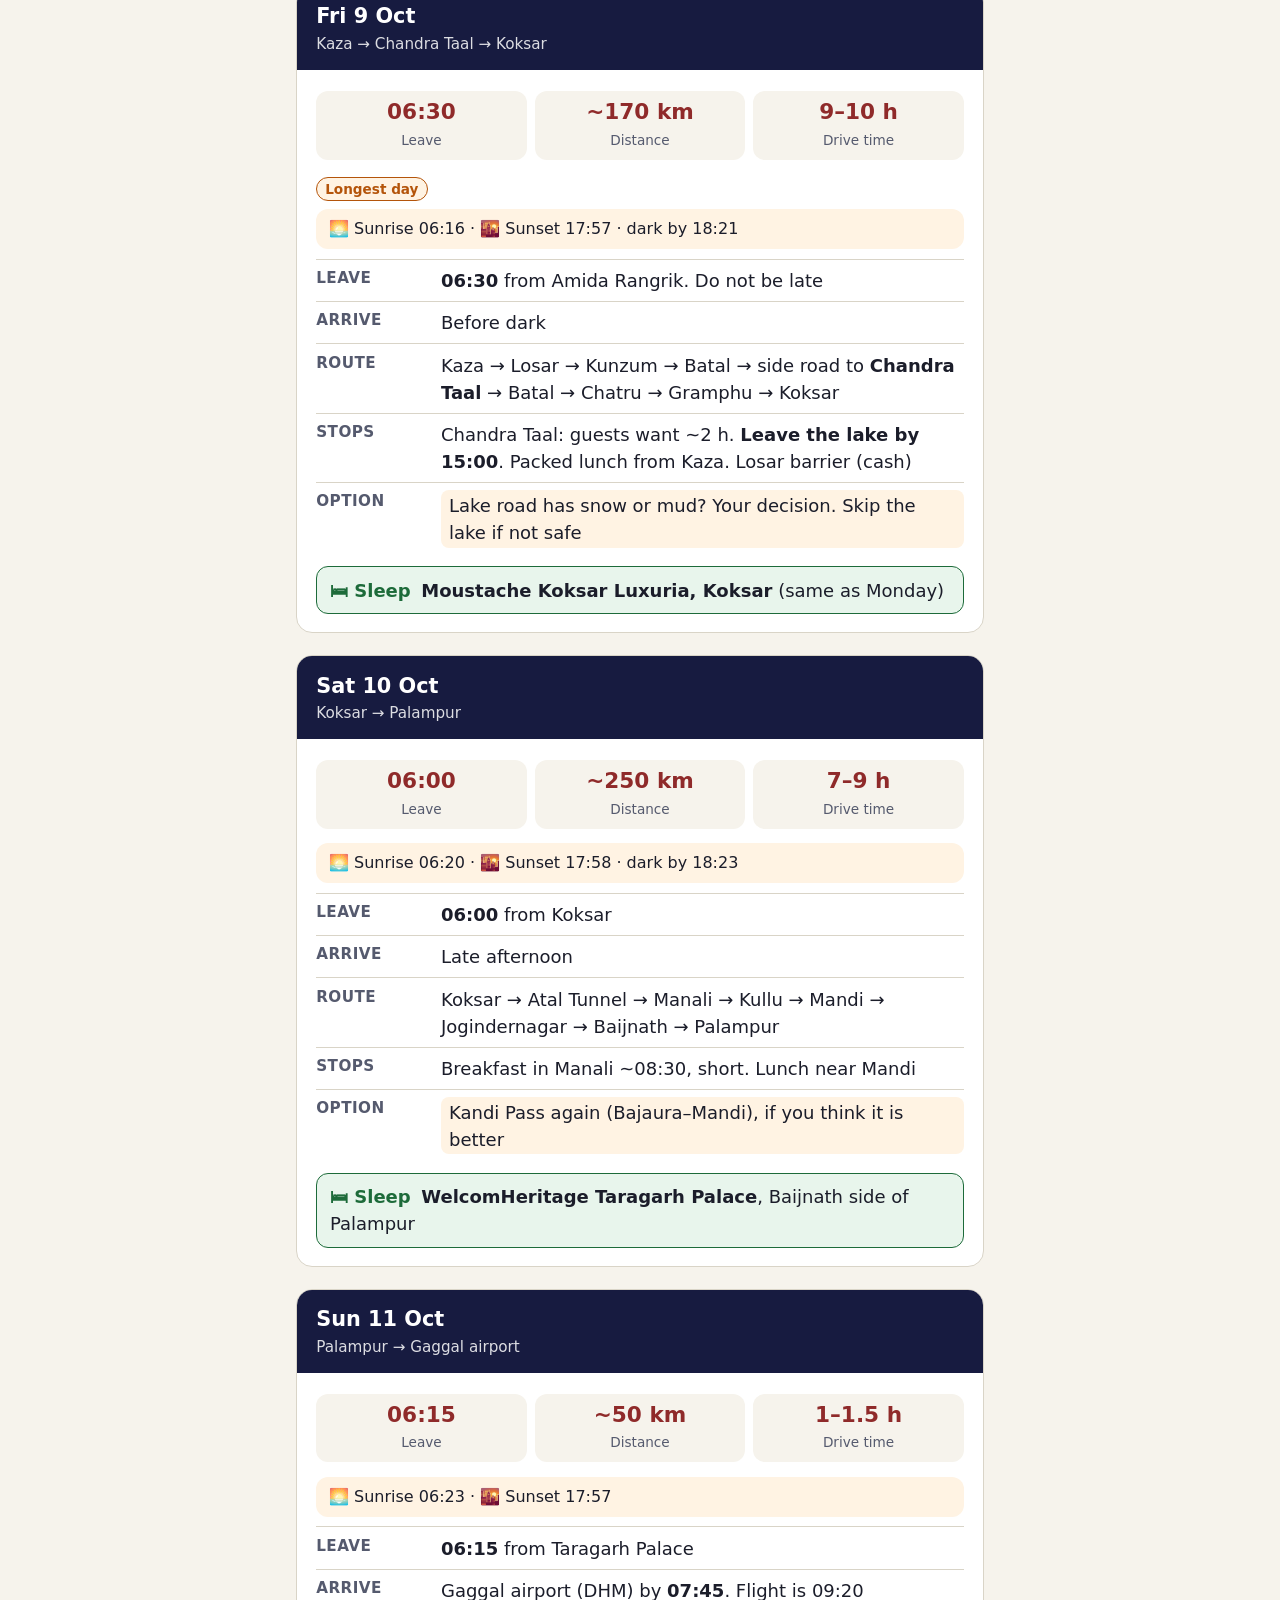
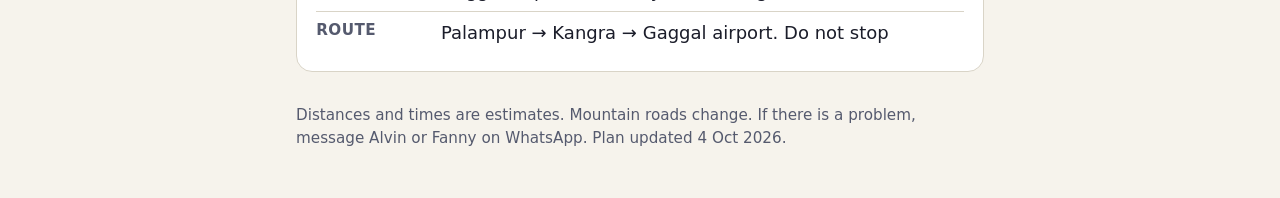
==== commit b6903950: "Day 4: add optional Baralacha La out-and-back with go/no-go checks and 13:30 turnaround; update driv" ====
--- a/driver.html
+++ b/driver.html
@@ -58,7 +58,7 @@
   <nav class="days" aria-label="Days"><a href="#d1"><b>Sun 4 Oct</b><span>Sidhpur → Manali<br><i>Leave <b>06:30</b></i></span></a><a href="#d2"><b>Mon 5 Oct</b><span>Manali → Koksar<br><i>Leave <b>08:30</b></i></span></a><a href="#d3"><b>Tue 6 Oct</b><span>Koksar → Kaza<br><i>Leave <b>07:00</b></i></span></a><a href="#d4"><b>Wed 7 Oct</b><span>Kaza → villages → Kaza<br><i>Leave <b>09:00</b></i></span></a><a href="#d5"><b>Thu 8 Oct</b><span>Kaza → Dhankar → Tabo → Kaza<br><i>Leave <b>08:30</b></i></span></a><a href="#d6"><b>Fri 9 Oct</b><span>Kaza → Chandra Taal → Koksar<br><i>Leave <b>06:30</b></i></span></a><a href="#d7"><b>Sat 10 Oct</b><span>Koksar → Palampur<br><i>Leave <b>06:00</b></i></span></a><a href="#d8"><b>Sun 11 Oct</b><span>Palampur → Gaggal airport<br><i>Leave <b>06:15</b></i></span></a></nav><p class="note">Km and times are estimates. Add 1–2 hours for landslide, roadwork or army convoy.</p>
   <h2 class="sec">Hotels</h2>
   <div class="hotels"><div class="hotel"><div class="hn"><b>Norling House</b> (pick up)</div><div class="hw">📍 Norbulingka Institute, <b>Sidhpur</b></div><div class="hd">🛏 Sat 3 → Sun 4</div><div class="ht">Guests ready 06:15. Breakfast packed.</div></div><div class="hotel"><div class="hn"><b>Banon Resorts</b></div><div class="hw">📍 <b>Old Manali</b> (not Mall Road)</div><div class="hd">🛏 Sun 4</div><div class="ht">Old family hotel in orchards and deodar trees. Breakfast included.</div></div><div class="hotel"><div class="hn"><b>Moustache Koksar Luxuria</b></div><div class="hw">📍 <b>Koksar</b>, before Sissu, about 14 km from Sissu</div><div class="hd">🛏 Mon 5</div><div class="ht">New (2024). Cottages with heater.</div></div><div class="hotel"><div class="hn"><b>Amida Rangrik</b></div><div class="hw">📍 <b>Rangrik</b>, 3–4 km from Kaza town</div><div class="hd">🛏 Tue 6, Wed 7, Thu 8</div><div class="ht">10 cottages, view of Key Monastery. Floor heating. Breakfast + dinner included.</div></div><div class="hotel"><div class="hn"><b>Moustache Koksar Luxuria</b></div><div class="hw">📍 <b>Koksar</b></div><div class="hd">🛏 Fri 9</div><div class="ht">Same hotel as Monday.</div></div><div class="hotel"><div class="hn"><b>WelcomHeritage Taragarh Palace</b></div><div class="hw">📍 <b>Baijnath side</b> of Palampur, about 50 km from Gaggal</div><div class="hd">🛏 Sat 10</div><div class="ht">Old palace in a forest estate. Big gate, long road in.</div></div></div><p class="note">Search the hotel name on Google Maps. Phone numbers: ask Alvin or Fanny.</p><p class="note">---</p>
-  <section class="day" id="d1"><h2>Sun 4 Oct <small>Sidhpur → Manali</small></h2><div class="in"><div class="big"><div><b>06:30</b><span>Leave</span></div><div><b>~250 km</b><span>Distance</span></div><div><b>7–8 h</b><span>Drive time</span></div></div><p class="sun">🌅 Sunrise 06:19 · 🌇 Sunset 18:03 · dark by 18:28</p><dl><div class="r"><dt>Leave</dt><dd><b>06:30</b> from Norling House, Norbulingka, Sidhpur (be there 06:15)</dd></div><div class="r "><dt>Arrive</dt><dd>14:00–15:30</dd></div><div class="r "><dt>Route</dt><dd>Kangra → Palampur → Mandi → Bajaura → Kullu → Manali</dd></div><div class="r "><dt>Stops</dt><dd>Breakfast packed. One lunch stop, 45 min. Apple orchards in Kullu (photo stop)</dd></div><div class="r opt"><dt>Option</dt><dd>Hadimba Temple closes <b>18:00</b>. If late, skip</dd></div></dl><div class="sleep"><span>🛏 Sleep</span> <b>Banon Resorts, Old Manali</b></div></div></section><section class="day" id="d2"><h2>Mon 5 Oct <small>Manali → Koksar</small></h2><div class="in"><div class="big"><div><b>08:30</b><span>Leave</span></div><div><b>~60 km</b><span>Distance</span></div><div><b>2–3 h</b><span>Drive time</span></div></div><p class="sun">🌅 Sunrise 06:17 · 🌇 Sunset 18:02 · dark by 18:26</p><dl><div class="r"><dt>Leave</dt><dd><b>08:30</b> from Banon Resorts. Fill fuel in Manali</dd></div><div class="r "><dt>Arrive</dt><dd>Afternoon</dd></div><div class="r "><dt>Route</dt><dd>Manali → <b>Atal Tunnel</b> (9 km) → Sissu → Koksar. <b>Not Rohtang Pass</b></dd></div><div class="r "><dt>Stops</dt><dd>Sissu waterfall and lake, if time</dd></div><div class="r opt"><dt>Option</dt><dd>Vashisht hot springs, 3 km from Manali, 45 min. Only if guests ask</dd></div><div class="r "><dt>Note</dt><dd>Slow day on purpose (3,120 m). No stop at Keylong</dd></div><div class="r "><dt>Tonight</dt><dd>Check Kunzum and Kaza road. Tell guests</dd></div></dl><div class="sleep"><span>🛏 Sleep</span> <b>Moustache Koksar Luxuria, Koksar</b></div></div></section><section class="day" id="d3"><h2>Tue 6 Oct <small>Koksar → Kaza</small></h2><div class="in"><div class="big"><div><b>07:00</b><span>Leave</span></div><div><b>~140 km</b><span>Distance</span></div><div><b>6–7 h</b><span>Drive time</span></div></div><p class="sun">🌅 Sunrise 06:17 · 🌇 Sunset 17:57 · dark by 18:22</p><dl><div class="r"><dt>Leave</dt><dd><b>07:00</b> from Koksar. Check Kunzum before you leave</dd></div><div class="r "><dt>Arrive</dt><dd>Early afternoon</dd></div><div class="r "><dt>Route</dt><dd>Koksar → Gramphu → Batal → <b>Kunzum Pass (4,590 m)</b> → Losar → Kaza</dd></div><div class="r "><dt>Stops</dt><dd>Kunzum temple, 15 min · Losar barrier (cash fee, passports)</dd></div><div class="r "><dt>Food</dt><dd>Dhabas are closing for winter. Carry water and snacks</dd></div><div class="r opt"><dt>If closed</dt><dd>Kunzum closed? Stop. Call guests. Plan B</dd></div></dl><div class="sleep"><span>🛏 Sleep</span> <b>Amida Rangrik, Rangrik</b> (3–4 km from Kaza town)</div></div></section><section class="day" id="d4"><h2>Wed 7 Oct <small>Kaza villages</small></h2><div class="in"><div class="big"><div><b>09:00</b><span>Leave</span></div><div><b>~70 km loop</b><span>Distance</span></div><div><b>5–6 h with stops</b><span>Drive time</span></div></div><p class="sun">🌅 Sunrise 06:14 · 🌇 Sunset 17:56 · dark by 18:20</p><dl><div class="r"><dt>Leave</dt><dd><b>09:00</b> from Amida Rangrik</dd></div><div class="r "><dt>Route</dt><dd>Kaza → Key Monastery → Kibber → Chicham Bridge → Langza → Hikkim → Komic → Kaza</dd></div><div class="r "><dt>Stops</dt><dd>Hikkim post office, 20 min. Lunch in Kaza or Langza</dd></div><div class="r opt"><dt>Option</dt><dd>Short on time? Skip Komic</dd></div><div class="r "><dt>Back</dt><dd>Before dark</dd></div></dl><div class="sleep"><span>🛏 Sleep</span> <b>Amida Rangrik</b> (same hotel)</div></div></section><section class="day" id="d5"><h2>Thu 8 Oct <small>Dhankar and Tabo</small></h2><div class="in"><div class="big"><div><b>08:30</b><span>Leave</span></div><div><b>~110 km</b><span>Distance</span></div><div><b>5–6 h with stops</b><span>Drive time</span></div></div><p class="sun">🌅 Sunrise 06:15 · 🌇 Sunset 17:55 · dark by 18:19</p><dl><div class="r"><dt>Leave</dt><dd><b>08:30</b> from Amida Rangrik</dd></div><div class="r "><dt>Route</dt><dd>Kaza → Dhankar (fort, monastery) → Tabo (old monastery) → same road back to Kaza</dd></div><div class="r opt"><dt>Option</dt><dd><b>Do not go to Gue.</b> Too far</dd></div><div class="r "><dt>Tonight</dt><dd>Check Kunzum for tomorrow. <b>Order packed lunch</b> from the hotel</dd></div></dl><div class="sleep"><span>🛏 Sleep</span> <b>Amida Rangrik</b> (same hotel)</div></div></section><section class="day" id="d6"><h2>Fri 9 Oct <small>Kaza → Chandra Taal → Koksar</small></h2><div class="in"><div class="big"><div><b>06:30</b><span>Leave</span></div><div><b>~170 km</b><span>Distance</span></div><div><b>9–10 h</b><span>Drive time</span></div></div><span class="tag">Longest day</span><p class="sun">🌅 Sunrise 06:16 · 🌇 Sunset 17:57 · dark by 18:21</p><dl><div class="r"><dt>Leave</dt><dd><b>06:30</b> from Amida Rangrik. Do not be late</dd></div><div class="r "><dt>Arrive</dt><dd>Before dark</dd></div><div class="r "><dt>Route</dt><dd>Kaza → Losar → Kunzum → Batal → side road to <b>Chandra Taal</b> → Batal → Chatru → Gramphu → Koksar</dd></div><div class="r "><dt>Stops</dt><dd>Chandra Taal: guests want ~2 h. <b>Leave the lake by 15:00</b>. Packed lunch from Kaza. Losar barrier (cash)</dd></div><div class="r opt"><dt>Option</dt><dd>Lake road has snow or mud? Your decision. Skip the lake if not safe</dd></div></dl><div class="sleep"><span>🛏 Sleep</span> <b>Moustache Koksar Luxuria, Koksar</b> (same as Monday)</div></div></section><section class="day" id="d7"><h2>Sat 10 Oct <small>Koksar → Palampur</small></h2><div class="in"><div class="big"><div><b>06:00</b><span>Leave</span></div><div><b>~250 km</b><span>Distance</span></div><div><b>7–9 h</b><span>Drive time</span></div></div><p class="sun">🌅 Sunrise 06:20 · 🌇 Sunset 17:58 · dark by 18:23</p><dl><div class="r"><dt>Leave</dt><dd><b>06:00</b> from Koksar</dd></div><div class="r "><dt>Arrive</dt><dd>Late afternoon</dd></div><div class="r "><dt>Route</dt><dd>Koksar → Atal Tunnel → Manali → Kullu → Mandi → Jogindernagar → Baijnath → Palampur</dd></div><div class="r "><dt>Stops</dt><dd>Breakfast in Manali ~08:30, short. Lunch near Mandi</dd></div><div class="r opt"><dt>Option</dt><dd>Kandi Pass again (Bajaura–Mandi), if you think it is better</dd></div></dl><div class="sleep"><span>🛏 Sleep</span> <b>WelcomHeritage Taragarh Palace</b>, Baijnath side of Palampur</div></div></section><section class="day" id="d8"><h2>Sun 11 Oct <small>Palampur → Gaggal airport</small></h2><div class="in"><div class="big"><div><b>06:15</b><span>Leave</span></div><div><b>~50 km</b><span>Distance</span></div><div><b>1–1.5 h</b><span>Drive time</span></div></div><p class="sun">🌅 Sunrise 06:23 · 🌇 Sunset 17:57</p><dl><div class="r"><dt>Leave</dt><dd><b>06:15</b> from Taragarh Palace</dd></div><div class="r "><dt>Arrive</dt><dd>Gaggal airport (DHM) by <b>07:45</b>. Flight is 09:20</dd></div><div class="r "><dt>Route</dt><dd>Palampur → Kangra → Gaggal airport. Do not stop</dd></div></dl></div></section>
+  <section class="day" id="d1"><h2>Sun 4 Oct <small>Sidhpur → Manali</small></h2><div class="in"><div class="big"><div><b>06:30</b><span>Leave</span></div><div><b>~250 km</b><span>Distance</span></div><div><b>7–8 h</b><span>Drive time</span></div></div><p class="sun">🌅 Sunrise 06:19 · 🌇 Sunset 18:03 · dark by 18:28</p><dl><div class="r"><dt>Leave</dt><dd><b>06:30</b> from Norling House, Norbulingka, Sidhpur (be there 06:15)</dd></div><div class="r "><dt>Arrive</dt><dd>14:00–15:30</dd></div><div class="r "><dt>Route</dt><dd>Kangra → Palampur → Mandi → Bajaura → Kullu → Manali</dd></div><div class="r "><dt>Stops</dt><dd>Breakfast packed. One lunch stop, 45 min. Apple orchards in Kullu (photo stop)</dd></div><div class="r opt"><dt>Option</dt><dd>Hadimba Temple closes <b>18:00</b>. If late, skip</dd></div></dl><div class="sleep"><span>🛏 Sleep</span> <b>Banon Resorts, Old Manali</b></div></div></section><section class="day" id="d2"><h2>Mon 5 Oct <small>Manali → Koksar</small></h2><div class="in"><div class="big"><div><b>08:30</b><span>Leave</span></div><div><b>~60 km</b><span>Distance</span></div><div><b>2–3 h</b><span>Drive time</span></div></div><p class="sun">🌅 Sunrise 06:17 · 🌇 Sunset 18:02 · dark by 18:26</p><dl><div class="r"><dt>Leave</dt><dd><b>08:30</b> from Banon Resorts. Fill fuel in Manali</dd></div><div class="r "><dt>Arrive</dt><dd>Afternoon</dd></div><div class="r "><dt>Route</dt><dd>Manali → <b>Atal Tunnel</b> (9 km) → Sissu → Koksar. <b>Not Rohtang Pass</b></dd></div><div class="r "><dt>Stops</dt><dd>Sissu waterfall and lake, if time</dd></div><div class="r opt"><dt>Option</dt><dd><b>Baralacha La (4,890 m)</b> only if road clear and we are past Sissu by ~09:45. Via Keylong → Jispa → Darcha → Suraj Tal. Guests decide at Darcha (~11:15). <b>Turn around by 13:30</b>, back at Koksar by 17:00. Ask locals about snow</dd></div><div class="r "><dt>Note</dt><dd>Slow day on purpose (3,120 m). Keylong stop only for the permit run</dd></div><div class="r "><dt>Tonight</dt><dd>Check Kunzum and Kaza road. Tell guests</dd></div></dl><div class="sleep"><span>🛏 Sleep</span> <b>Moustache Koksar Luxuria, Koksar</b></div></div></section><section class="day" id="d3"><h2>Tue 6 Oct <small>Koksar → Kaza</small></h2><div class="in"><div class="big"><div><b>07:00</b><span>Leave</span></div><div><b>~140 km</b><span>Distance</span></div><div><b>6–7 h</b><span>Drive time</span></div></div><p class="sun">🌅 Sunrise 06:17 · 🌇 Sunset 17:57 · dark by 18:22</p><dl><div class="r"><dt>Leave</dt><dd><b>07:00</b> from Koksar. Check Kunzum before you leave</dd></div><div class="r "><dt>Arrive</dt><dd>Early afternoon</dd></div><div class="r "><dt>Route</dt><dd>Koksar → Gramphu → Batal → <b>Kunzum Pass (4,590 m)</b> → Losar → Kaza</dd></div><div class="r "><dt>Stops</dt><dd>Kunzum temple, 15 min · Losar barrier (cash fee, passports)</dd></div><div class="r "><dt>Food</dt><dd>Dhabas are closing for winter. Carry water and snacks</dd></div><div class="r opt"><dt>If closed</dt><dd>Kunzum closed? Stop. Call guests. Plan B</dd></div></dl><div class="sleep"><span>🛏 Sleep</span> <b>Amida Rangrik, Rangrik</b> (3–4 km from Kaza town)</div></div></section><section class="day" id="d4"><h2>Wed 7 Oct <small>Kaza villages</small></h2><div class="in"><div class="big"><div><b>09:00</b><span>Leave</span></div><div><b>~70 km loop</b><span>Distance</span></div><div><b>5–6 h with stops</b><span>Drive time</span></div></div><p class="sun">🌅 Sunrise 06:14 · 🌇 Sunset 17:56 · dark by 18:20</p><dl><div class="r"><dt>Leave</dt><dd><b>09:00</b> from Amida Rangrik</dd></div><div class="r "><dt>Route</dt><dd>Kaza → Key Monastery → Kibber → Chicham Bridge → Langza → Hikkim → Komic → Kaza</dd></div><div class="r "><dt>Stops</dt><dd>Hikkim post office, 20 min. Lunch in Kaza or Langza</dd></div><div class="r opt"><dt>Option</dt><dd>Short on time? Skip Komic</dd></div><div class="r "><dt>Back</dt><dd>Before dark</dd></div></dl><div class="sleep"><span>🛏 Sleep</span> <b>Amida Rangrik</b> (same hotel)</div></div></section><section class="day" id="d5"><h2>Thu 8 Oct <small>Dhankar and Tabo</small></h2><div class="in"><div class="big"><div><b>08:30</b><span>Leave</span></div><div><b>~110 km</b><span>Distance</span></div><div><b>5–6 h with stops</b><span>Drive time</span></div></div><p class="sun">🌅 Sunrise 06:15 · 🌇 Sunset 17:55 · dark by 18:19</p><dl><div class="r"><dt>Leave</dt><dd><b>08:30</b> from Amida Rangrik</dd></div><div class="r "><dt>Route</dt><dd>Kaza → Dhankar (fort, monastery) → Tabo (old monastery) → same road back to Kaza</dd></div><div class="r opt"><dt>Option</dt><dd><b>Do not go to Gue.</b> Too far</dd></div><div class="r "><dt>Tonight</dt><dd>Check Kunzum for tomorrow. <b>Order packed lunch</b> from the hotel</dd></div></dl><div class="sleep"><span>🛏 Sleep</span> <b>Amida Rangrik</b> (same hotel)</div></div></section><section class="day" id="d6"><h2>Fri 9 Oct <small>Kaza → Chandra Taal → Koksar</small></h2><div class="in"><div class="big"><div><b>06:30</b><span>Leave</span></div><div><b>~170 km</b><span>Distance</span></div><div><b>9–10 h</b><span>Drive time</span></div></div><span class="tag">Longest day</span><p class="sun">🌅 Sunrise 06:16 · 🌇 Sunset 17:57 · dark by 18:21</p><dl><div class="r"><dt>Leave</dt><dd><b>06:30</b> from Amida Rangrik. Do not be late</dd></div><div class="r "><dt>Arrive</dt><dd>Before dark</dd></div><div class="r "><dt>Route</dt><dd>Kaza → Losar → Kunzum → Batal → side road to <b>Chandra Taal</b> → Batal → Chatru → Gramphu → Koksar</dd></div><div class="r "><dt>Stops</dt><dd>Chandra Taal: guests want ~2 h. <b>Leave the lake by 15:00</b>. Packed lunch from Kaza. Losar barrier (cash)</dd></div><div class="r opt"><dt>Option</dt><dd>Lake road has snow or mud? Your decision. Skip the lake if not safe</dd></div></dl><div class="sleep"><span>🛏 Sleep</span> <b>Moustache Koksar Luxuria, Koksar</b> (same as Monday)</div></div></section><section class="day" id="d7"><h2>Sat 10 Oct <small>Koksar → Palampur</small></h2><div class="in"><div class="big"><div><b>06:00</b><span>Leave</span></div><div><b>~250 km</b><span>Distance</span></div><div><b>7–9 h</b><span>Drive time</span></div></div><p class="sun">🌅 Sunrise 06:20 · 🌇 Sunset 17:58 · dark by 18:23</p><dl><div class="r"><dt>Leave</dt><dd><b>06:00</b> from Koksar</dd></div><div class="r "><dt>Arrive</dt><dd>Late afternoon</dd></div><div class="r "><dt>Route</dt><dd>Koksar → Atal Tunnel → Manali → Kullu → Mandi → Jogindernagar → Baijnath → Palampur</dd></div><div class="r "><dt>Stops</dt><dd>Breakfast in Manali ~08:30, short. Lunch near Mandi</dd></div><div class="r opt"><dt>Option</dt><dd>Kandi Pass again (Bajaura–Mandi), if you think it is better</dd></div></dl><div class="sleep"><span>🛏 Sleep</span> <b>WelcomHeritage Taragarh Palace</b>, Baijnath side of Palampur</div></div></section><section class="day" id="d8"><h2>Sun 11 Oct <small>Palampur → Gaggal airport</small></h2><div class="in"><div class="big"><div><b>06:15</b><span>Leave</span></div><div><b>~50 km</b><span>Distance</span></div><div><b>1–1.5 h</b><span>Drive time</span></div></div><p class="sun">🌅 Sunrise 06:23 · 🌇 Sunset 17:57</p><dl><div class="r"><dt>Leave</dt><dd><b>06:15</b> from Taragarh Palace</dd></div><div class="r "><dt>Arrive</dt><dd>Gaggal airport (DHM) by <b>07:45</b>. Flight is 09:20</dd></div><div class="r "><dt>Route</dt><dd>Palampur → Kangra → Gaggal airport. Do not stop</dd></div></dl></div></section>
   <footer>Distances and times are estimates. Mountain roads change. If there is a problem, message Alvin or Fanny on WhatsApp. Plan updated 4 Oct 2026.</footer>
 </main>
 </body>
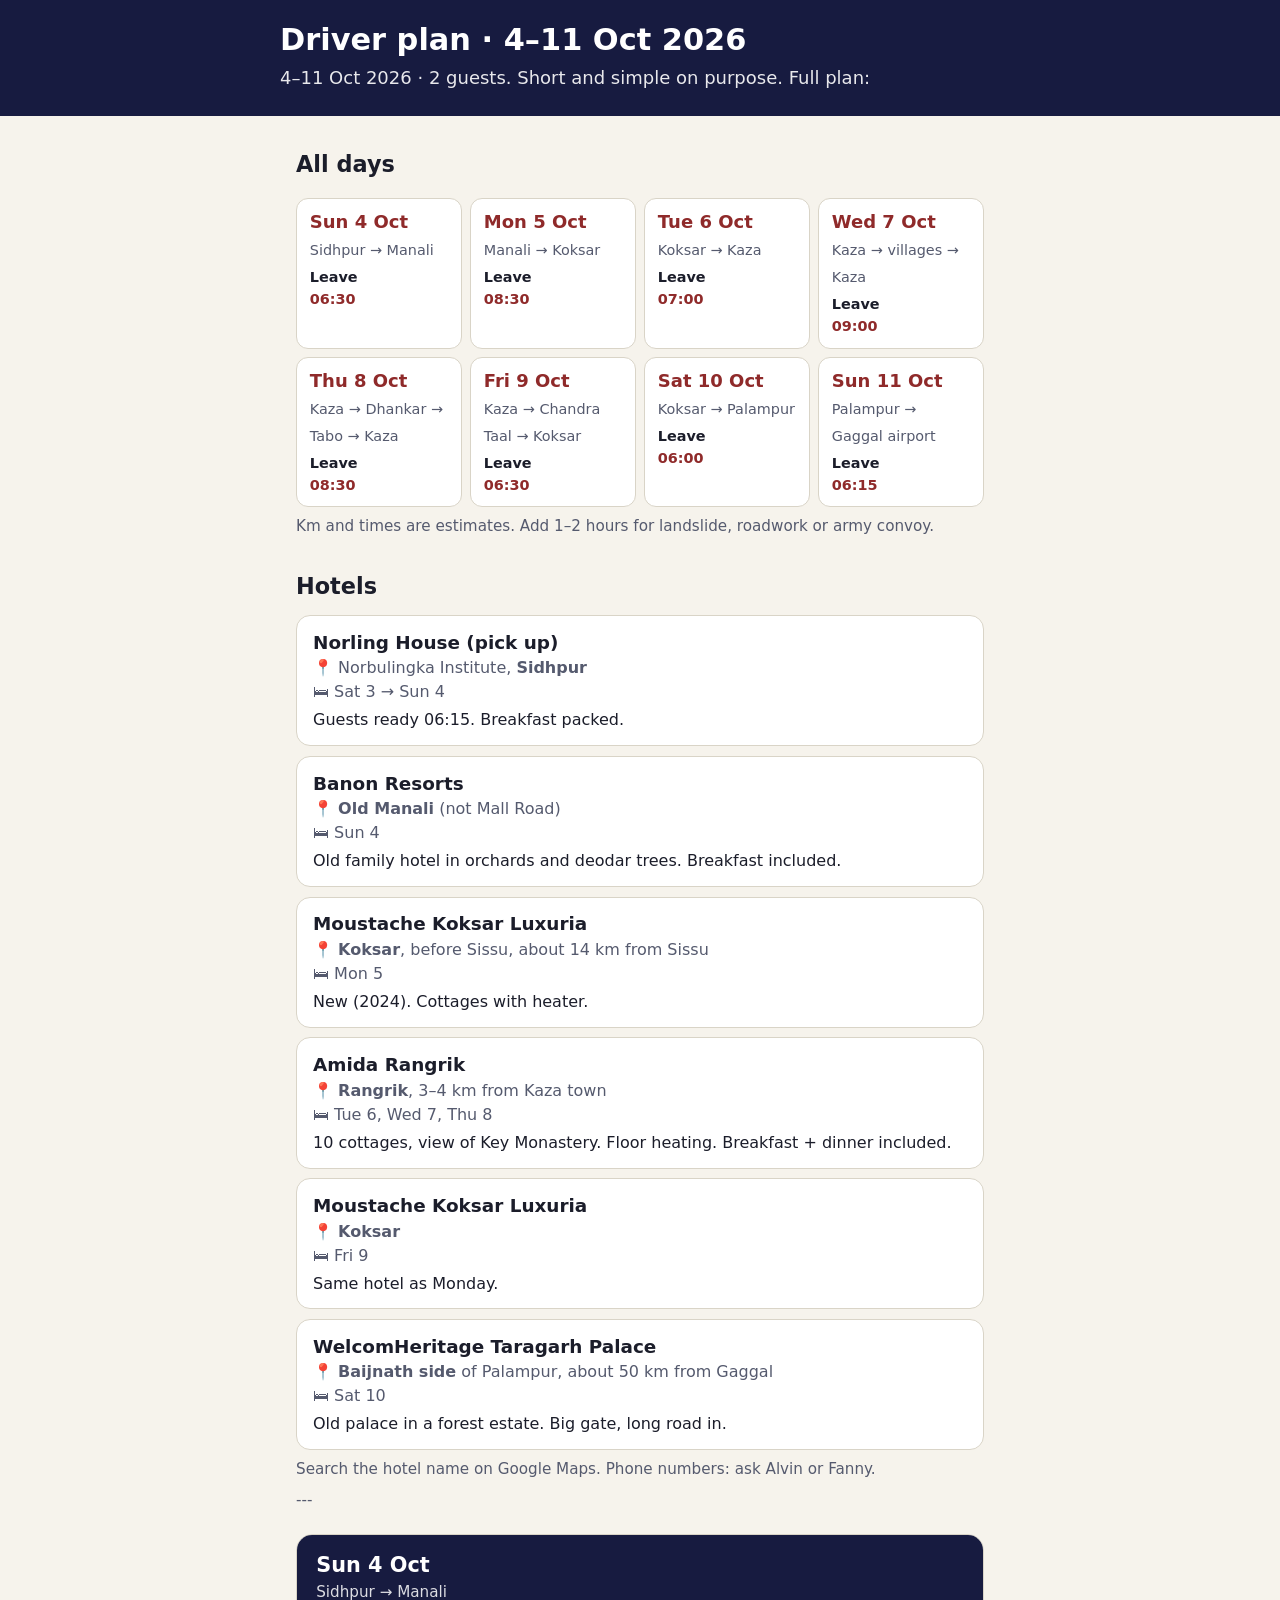
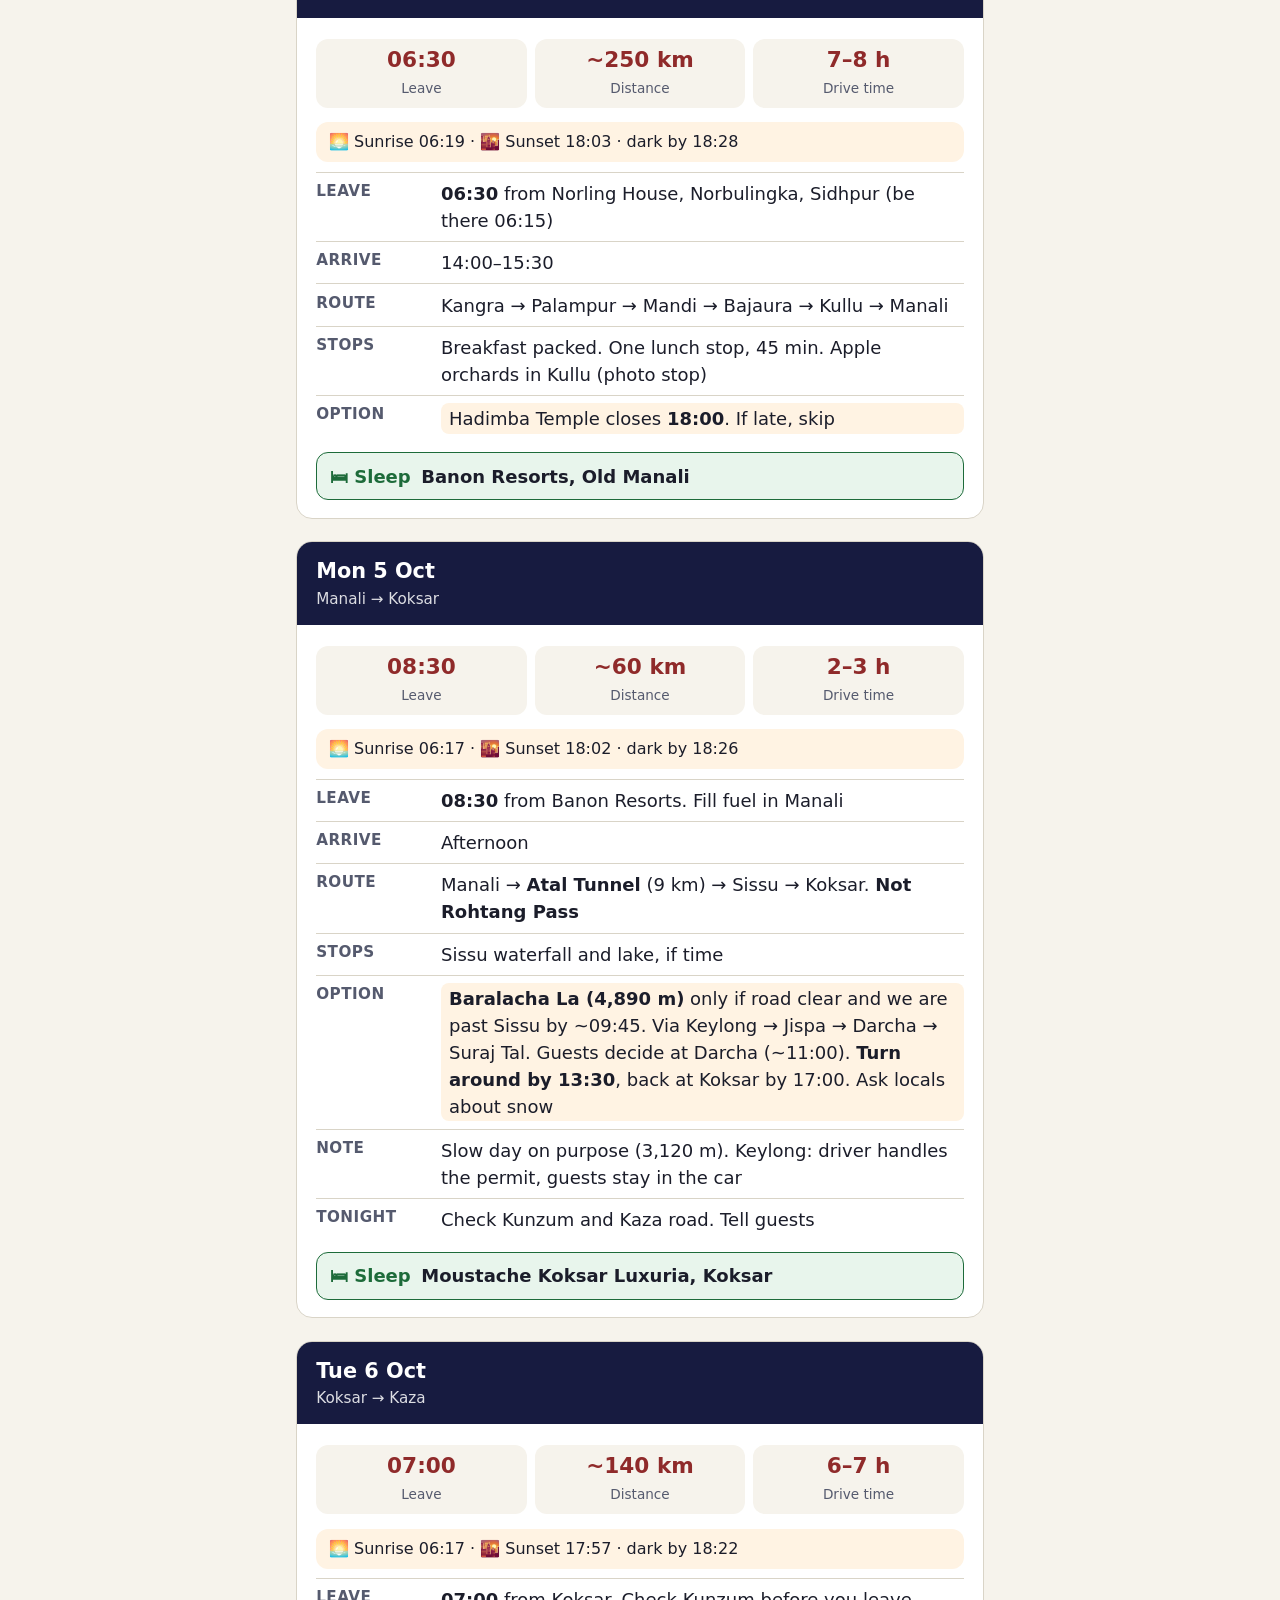
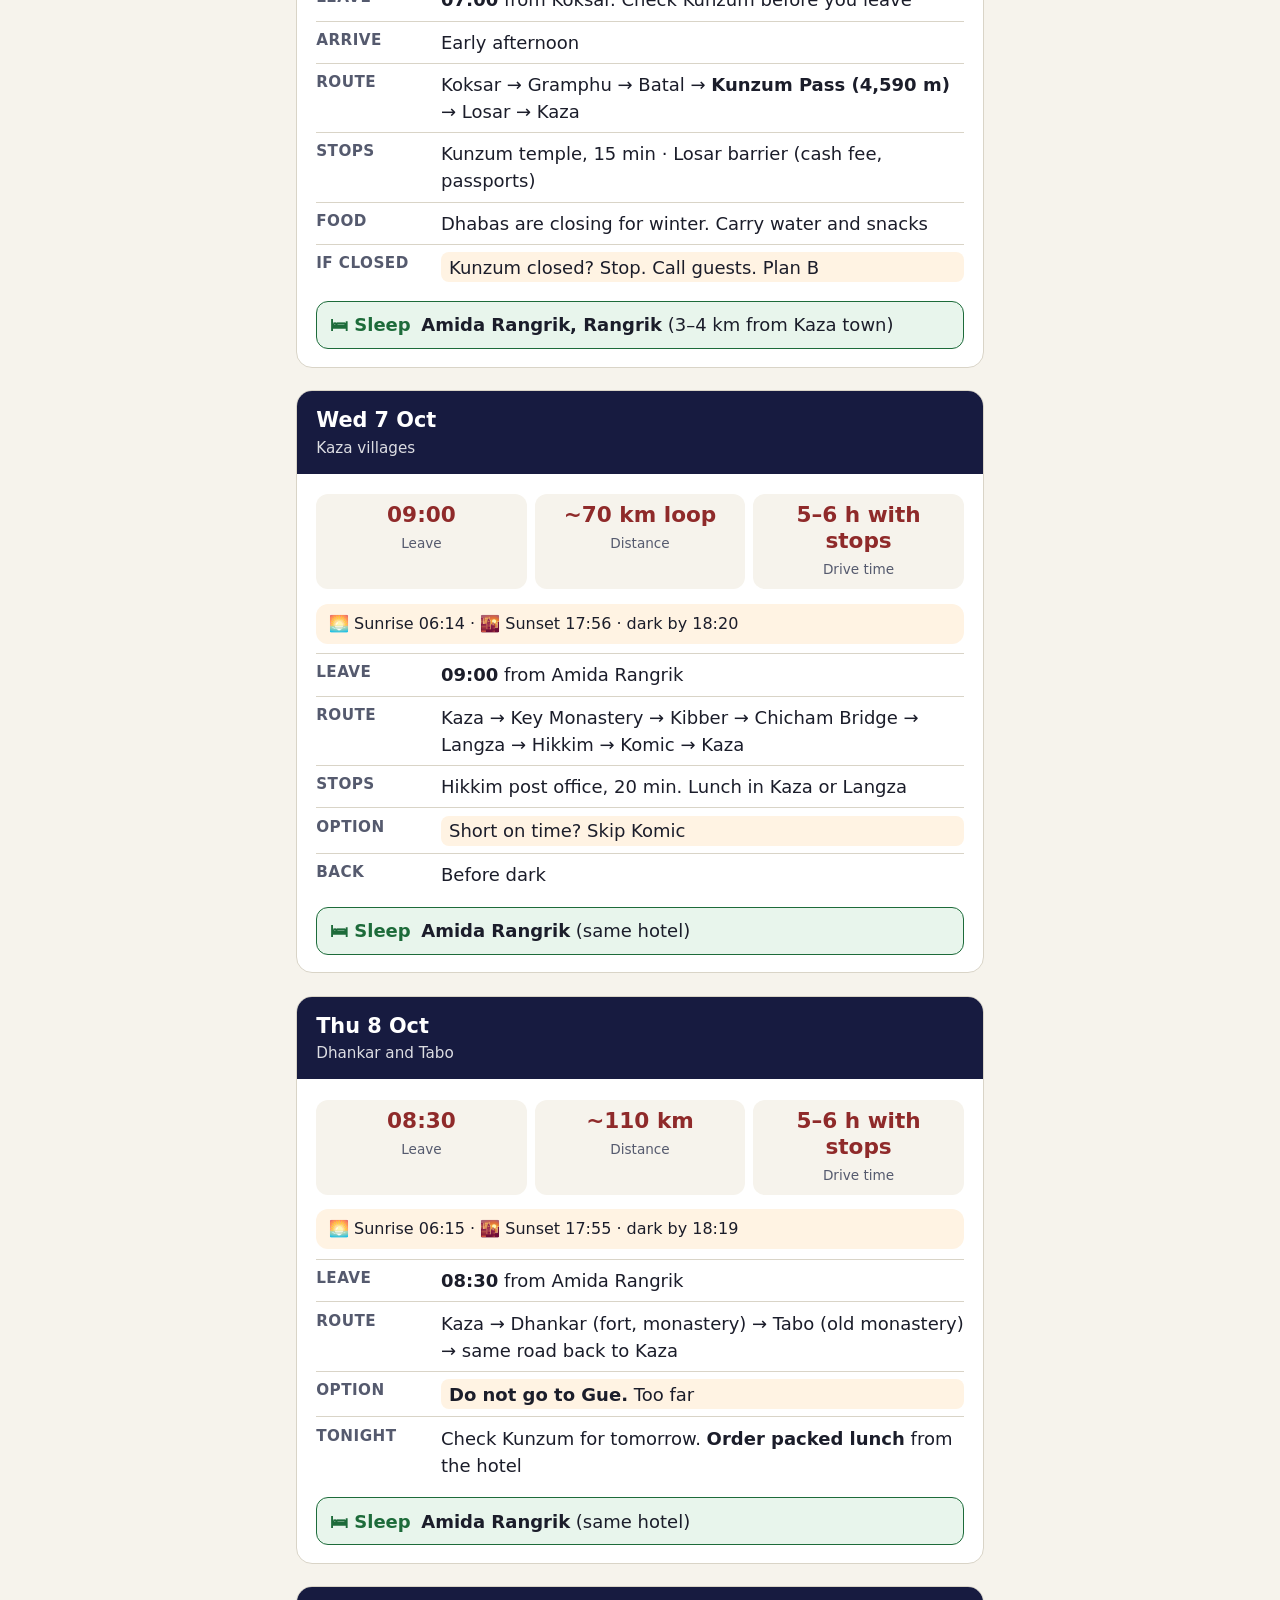
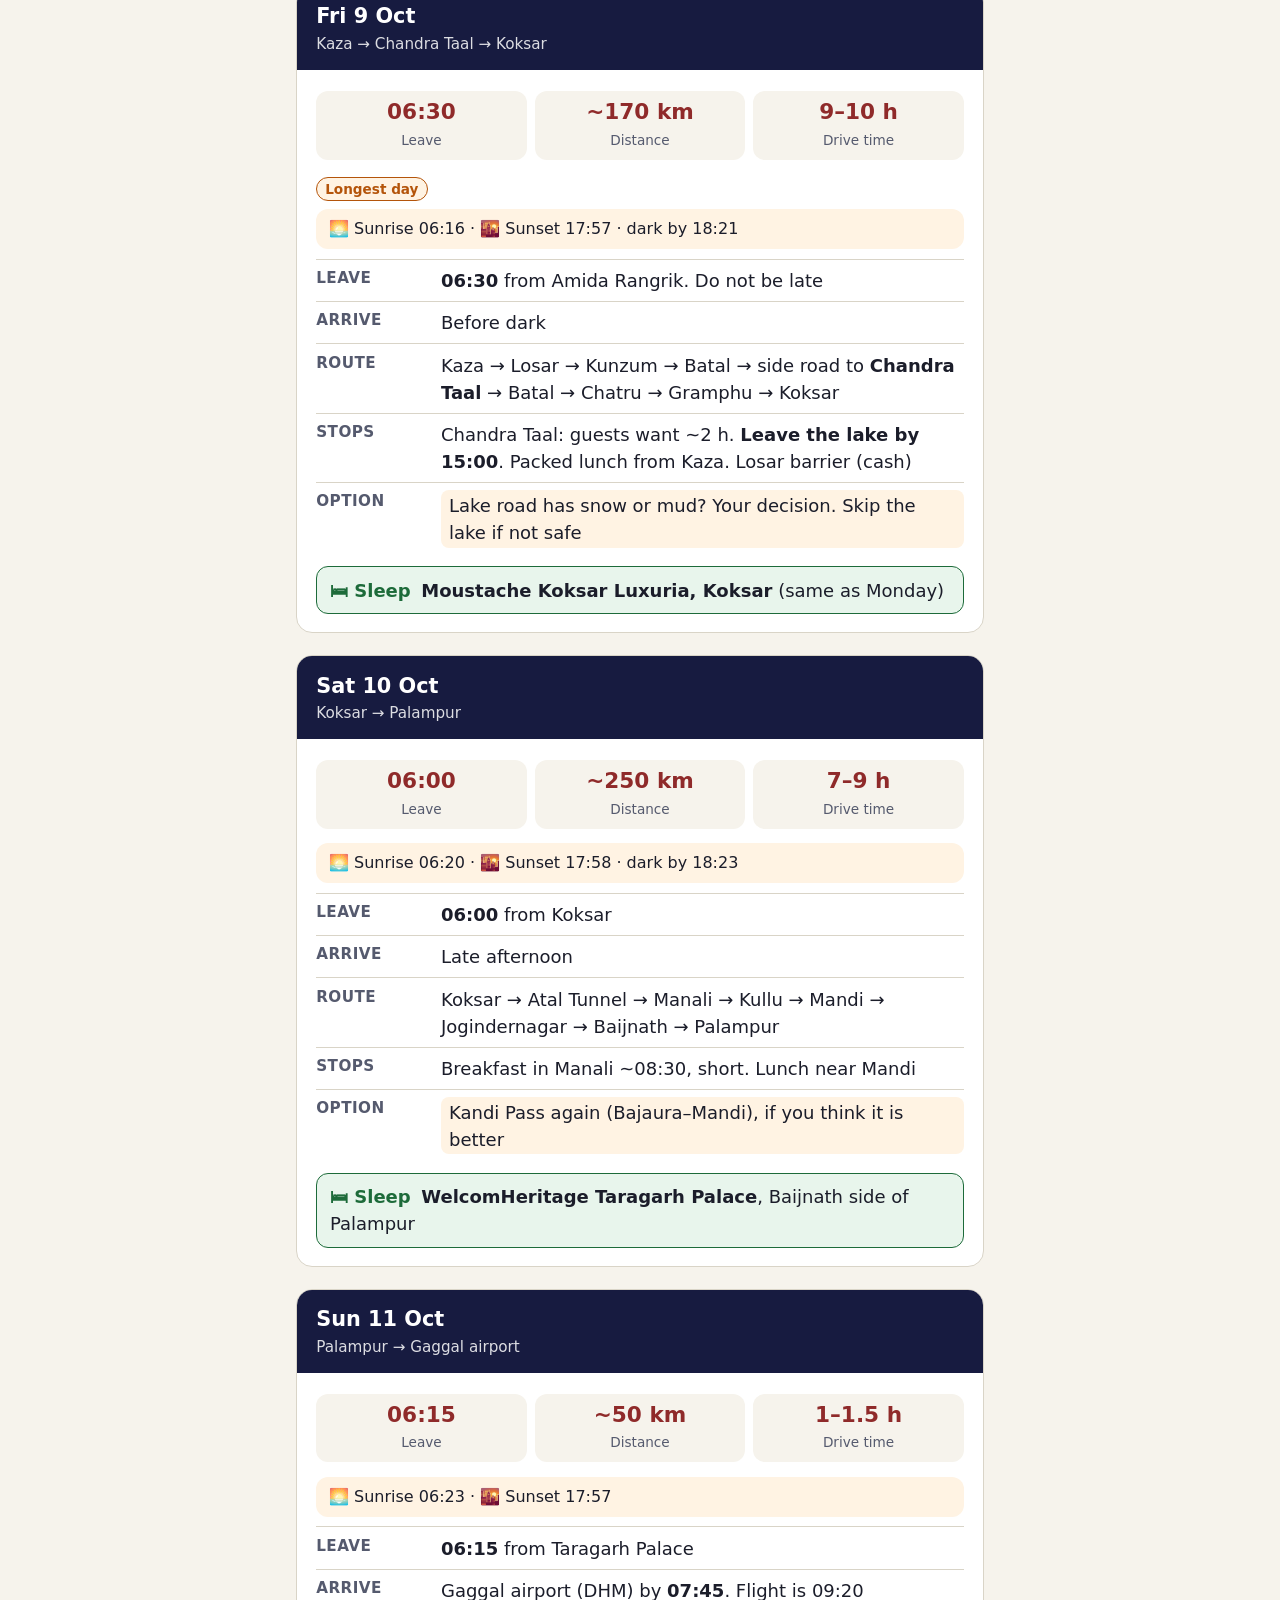
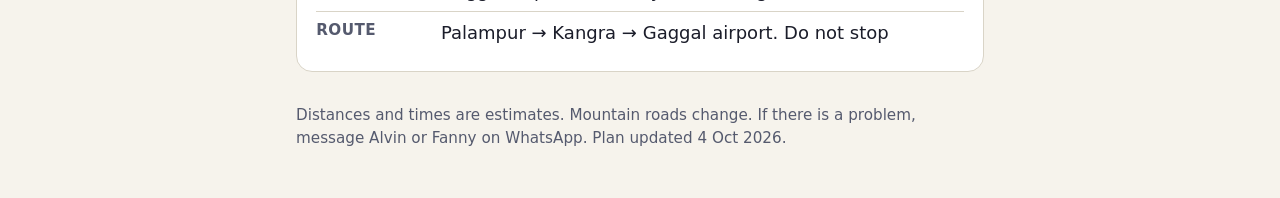
==== commit d96bd1ba: "Day 4: driver handles the Keylong permit; guests skip the office, Baralacha timings tightened Co-Aut" ====
--- a/driver.html
+++ b/driver.html
@@ -58,7 +58,7 @@
   <nav class="days" aria-label="Days"><a href="#d1"><b>Sun 4 Oct</b><span>Sidhpur → Manali<br><i>Leave <b>06:30</b></i></span></a><a href="#d2"><b>Mon 5 Oct</b><span>Manali → Koksar<br><i>Leave <b>08:30</b></i></span></a><a href="#d3"><b>Tue 6 Oct</b><span>Koksar → Kaza<br><i>Leave <b>07:00</b></i></span></a><a href="#d4"><b>Wed 7 Oct</b><span>Kaza → villages → Kaza<br><i>Leave <b>09:00</b></i></span></a><a href="#d5"><b>Thu 8 Oct</b><span>Kaza → Dhankar → Tabo → Kaza<br><i>Leave <b>08:30</b></i></span></a><a href="#d6"><b>Fri 9 Oct</b><span>Kaza → Chandra Taal → Koksar<br><i>Leave <b>06:30</b></i></span></a><a href="#d7"><b>Sat 10 Oct</b><span>Koksar → Palampur<br><i>Leave <b>06:00</b></i></span></a><a href="#d8"><b>Sun 11 Oct</b><span>Palampur → Gaggal airport<br><i>Leave <b>06:15</b></i></span></a></nav><p class="note">Km and times are estimates. Add 1–2 hours for landslide, roadwork or army convoy.</p>
   <h2 class="sec">Hotels</h2>
   <div class="hotels"><div class="hotel"><div class="hn"><b>Norling House</b> (pick up)</div><div class="hw">📍 Norbulingka Institute, <b>Sidhpur</b></div><div class="hd">🛏 Sat 3 → Sun 4</div><div class="ht">Guests ready 06:15. Breakfast packed.</div></div><div class="hotel"><div class="hn"><b>Banon Resorts</b></div><div class="hw">📍 <b>Old Manali</b> (not Mall Road)</div><div class="hd">🛏 Sun 4</div><div class="ht">Old family hotel in orchards and deodar trees. Breakfast included.</div></div><div class="hotel"><div class="hn"><b>Moustache Koksar Luxuria</b></div><div class="hw">📍 <b>Koksar</b>, before Sissu, about 14 km from Sissu</div><div class="hd">🛏 Mon 5</div><div class="ht">New (2024). Cottages with heater.</div></div><div class="hotel"><div class="hn"><b>Amida Rangrik</b></div><div class="hw">📍 <b>Rangrik</b>, 3–4 km from Kaza town</div><div class="hd">🛏 Tue 6, Wed 7, Thu 8</div><div class="ht">10 cottages, view of Key Monastery. Floor heating. Breakfast + dinner included.</div></div><div class="hotel"><div class="hn"><b>Moustache Koksar Luxuria</b></div><div class="hw">📍 <b>Koksar</b></div><div class="hd">🛏 Fri 9</div><div class="ht">Same hotel as Monday.</div></div><div class="hotel"><div class="hn"><b>WelcomHeritage Taragarh Palace</b></div><div class="hw">📍 <b>Baijnath side</b> of Palampur, about 50 km from Gaggal</div><div class="hd">🛏 Sat 10</div><div class="ht">Old palace in a forest estate. Big gate, long road in.</div></div></div><p class="note">Search the hotel name on Google Maps. Phone numbers: ask Alvin or Fanny.</p><p class="note">---</p>
-  <section class="day" id="d1"><h2>Sun 4 Oct <small>Sidhpur → Manali</small></h2><div class="in"><div class="big"><div><b>06:30</b><span>Leave</span></div><div><b>~250 km</b><span>Distance</span></div><div><b>7–8 h</b><span>Drive time</span></div></div><p class="sun">🌅 Sunrise 06:19 · 🌇 Sunset 18:03 · dark by 18:28</p><dl><div class="r"><dt>Leave</dt><dd><b>06:30</b> from Norling House, Norbulingka, Sidhpur (be there 06:15)</dd></div><div class="r "><dt>Arrive</dt><dd>14:00–15:30</dd></div><div class="r "><dt>Route</dt><dd>Kangra → Palampur → Mandi → Bajaura → Kullu → Manali</dd></div><div class="r "><dt>Stops</dt><dd>Breakfast packed. One lunch stop, 45 min. Apple orchards in Kullu (photo stop)</dd></div><div class="r opt"><dt>Option</dt><dd>Hadimba Temple closes <b>18:00</b>. If late, skip</dd></div></dl><div class="sleep"><span>🛏 Sleep</span> <b>Banon Resorts, Old Manali</b></div></div></section><section class="day" id="d2"><h2>Mon 5 Oct <small>Manali → Koksar</small></h2><div class="in"><div class="big"><div><b>08:30</b><span>Leave</span></div><div><b>~60 km</b><span>Distance</span></div><div><b>2–3 h</b><span>Drive time</span></div></div><p class="sun">🌅 Sunrise 06:17 · 🌇 Sunset 18:02 · dark by 18:26</p><dl><div class="r"><dt>Leave</dt><dd><b>08:30</b> from Banon Resorts. Fill fuel in Manali</dd></div><div class="r "><dt>Arrive</dt><dd>Afternoon</dd></div><div class="r "><dt>Route</dt><dd>Manali → <b>Atal Tunnel</b> (9 km) → Sissu → Koksar. <b>Not Rohtang Pass</b></dd></div><div class="r "><dt>Stops</dt><dd>Sissu waterfall and lake, if time</dd></div><div class="r opt"><dt>Option</dt><dd><b>Baralacha La (4,890 m)</b> only if road clear and we are past Sissu by ~09:45. Via Keylong → Jispa → Darcha → Suraj Tal. Guests decide at Darcha (~11:15). <b>Turn around by 13:30</b>, back at Koksar by 17:00. Ask locals about snow</dd></div><div class="r "><dt>Note</dt><dd>Slow day on purpose (3,120 m). Keylong stop only for the permit run</dd></div><div class="r "><dt>Tonight</dt><dd>Check Kunzum and Kaza road. Tell guests</dd></div></dl><div class="sleep"><span>🛏 Sleep</span> <b>Moustache Koksar Luxuria, Koksar</b></div></div></section><section class="day" id="d3"><h2>Tue 6 Oct <small>Koksar → Kaza</small></h2><div class="in"><div class="big"><div><b>07:00</b><span>Leave</span></div><div><b>~140 km</b><span>Distance</span></div><div><b>6–7 h</b><span>Drive time</span></div></div><p class="sun">🌅 Sunrise 06:17 · 🌇 Sunset 17:57 · dark by 18:22</p><dl><div class="r"><dt>Leave</dt><dd><b>07:00</b> from Koksar. Check Kunzum before you leave</dd></div><div class="r "><dt>Arrive</dt><dd>Early afternoon</dd></div><div class="r "><dt>Route</dt><dd>Koksar → Gramphu → Batal → <b>Kunzum Pass (4,590 m)</b> → Losar → Kaza</dd></div><div class="r "><dt>Stops</dt><dd>Kunzum temple, 15 min · Losar barrier (cash fee, passports)</dd></div><div class="r "><dt>Food</dt><dd>Dhabas are closing for winter. Carry water and snacks</dd></div><div class="r opt"><dt>If closed</dt><dd>Kunzum closed? Stop. Call guests. Plan B</dd></div></dl><div class="sleep"><span>🛏 Sleep</span> <b>Amida Rangrik, Rangrik</b> (3–4 km from Kaza town)</div></div></section><section class="day" id="d4"><h2>Wed 7 Oct <small>Kaza villages</small></h2><div class="in"><div class="big"><div><b>09:00</b><span>Leave</span></div><div><b>~70 km loop</b><span>Distance</span></div><div><b>5–6 h with stops</b><span>Drive time</span></div></div><p class="sun">🌅 Sunrise 06:14 · 🌇 Sunset 17:56 · dark by 18:20</p><dl><div class="r"><dt>Leave</dt><dd><b>09:00</b> from Amida Rangrik</dd></div><div class="r "><dt>Route</dt><dd>Kaza → Key Monastery → Kibber → Chicham Bridge → Langza → Hikkim → Komic → Kaza</dd></div><div class="r "><dt>Stops</dt><dd>Hikkim post office, 20 min. Lunch in Kaza or Langza</dd></div><div class="r opt"><dt>Option</dt><dd>Short on time? Skip Komic</dd></div><div class="r "><dt>Back</dt><dd>Before dark</dd></div></dl><div class="sleep"><span>🛏 Sleep</span> <b>Amida Rangrik</b> (same hotel)</div></div></section><section class="day" id="d5"><h2>Thu 8 Oct <small>Dhankar and Tabo</small></h2><div class="in"><div class="big"><div><b>08:30</b><span>Leave</span></div><div><b>~110 km</b><span>Distance</span></div><div><b>5–6 h with stops</b><span>Drive time</span></div></div><p class="sun">🌅 Sunrise 06:15 · 🌇 Sunset 17:55 · dark by 18:19</p><dl><div class="r"><dt>Leave</dt><dd><b>08:30</b> from Amida Rangrik</dd></div><div class="r "><dt>Route</dt><dd>Kaza → Dhankar (fort, monastery) → Tabo (old monastery) → same road back to Kaza</dd></div><div class="r opt"><dt>Option</dt><dd><b>Do not go to Gue.</b> Too far</dd></div><div class="r "><dt>Tonight</dt><dd>Check Kunzum for tomorrow. <b>Order packed lunch</b> from the hotel</dd></div></dl><div class="sleep"><span>🛏 Sleep</span> <b>Amida Rangrik</b> (same hotel)</div></div></section><section class="day" id="d6"><h2>Fri 9 Oct <small>Kaza → Chandra Taal → Koksar</small></h2><div class="in"><div class="big"><div><b>06:30</b><span>Leave</span></div><div><b>~170 km</b><span>Distance</span></div><div><b>9–10 h</b><span>Drive time</span></div></div><span class="tag">Longest day</span><p class="sun">🌅 Sunrise 06:16 · 🌇 Sunset 17:57 · dark by 18:21</p><dl><div class="r"><dt>Leave</dt><dd><b>06:30</b> from Amida Rangrik. Do not be late</dd></div><div class="r "><dt>Arrive</dt><dd>Before dark</dd></div><div class="r "><dt>Route</dt><dd>Kaza → Losar → Kunzum → Batal → side road to <b>Chandra Taal</b> → Batal → Chatru → Gramphu → Koksar</dd></div><div class="r "><dt>Stops</dt><dd>Chandra Taal: guests want ~2 h. <b>Leave the lake by 15:00</b>. Packed lunch from Kaza. Losar barrier (cash)</dd></div><div class="r opt"><dt>Option</dt><dd>Lake road has snow or mud? Your decision. Skip the lake if not safe</dd></div></dl><div class="sleep"><span>🛏 Sleep</span> <b>Moustache Koksar Luxuria, Koksar</b> (same as Monday)</div></div></section><section class="day" id="d7"><h2>Sat 10 Oct <small>Koksar → Palampur</small></h2><div class="in"><div class="big"><div><b>06:00</b><span>Leave</span></div><div><b>~250 km</b><span>Distance</span></div><div><b>7–9 h</b><span>Drive time</span></div></div><p class="sun">🌅 Sunrise 06:20 · 🌇 Sunset 17:58 · dark by 18:23</p><dl><div class="r"><dt>Leave</dt><dd><b>06:00</b> from Koksar</dd></div><div class="r "><dt>Arrive</dt><dd>Late afternoon</dd></div><div class="r "><dt>Route</dt><dd>Koksar → Atal Tunnel → Manali → Kullu → Mandi → Jogindernagar → Baijnath → Palampur</dd></div><div class="r "><dt>Stops</dt><dd>Breakfast in Manali ~08:30, short. Lunch near Mandi</dd></div><div class="r opt"><dt>Option</dt><dd>Kandi Pass again (Bajaura–Mandi), if you think it is better</dd></div></dl><div class="sleep"><span>🛏 Sleep</span> <b>WelcomHeritage Taragarh Palace</b>, Baijnath side of Palampur</div></div></section><section class="day" id="d8"><h2>Sun 11 Oct <small>Palampur → Gaggal airport</small></h2><div class="in"><div class="big"><div><b>06:15</b><span>Leave</span></div><div><b>~50 km</b><span>Distance</span></div><div><b>1–1.5 h</b><span>Drive time</span></div></div><p class="sun">🌅 Sunrise 06:23 · 🌇 Sunset 17:57</p><dl><div class="r"><dt>Leave</dt><dd><b>06:15</b> from Taragarh Palace</dd></div><div class="r "><dt>Arrive</dt><dd>Gaggal airport (DHM) by <b>07:45</b>. Flight is 09:20</dd></div><div class="r "><dt>Route</dt><dd>Palampur → Kangra → Gaggal airport. Do not stop</dd></div></dl></div></section>
+  <section class="day" id="d1"><h2>Sun 4 Oct <small>Sidhpur → Manali</small></h2><div class="in"><div class="big"><div><b>06:30</b><span>Leave</span></div><div><b>~250 km</b><span>Distance</span></div><div><b>7–8 h</b><span>Drive time</span></div></div><p class="sun">🌅 Sunrise 06:19 · 🌇 Sunset 18:03 · dark by 18:28</p><dl><div class="r"><dt>Leave</dt><dd><b>06:30</b> from Norling House, Norbulingka, Sidhpur (be there 06:15)</dd></div><div class="r "><dt>Arrive</dt><dd>14:00–15:30</dd></div><div class="r "><dt>Route</dt><dd>Kangra → Palampur → Mandi → Bajaura → Kullu → Manali</dd></div><div class="r "><dt>Stops</dt><dd>Breakfast packed. One lunch stop, 45 min. Apple orchards in Kullu (photo stop)</dd></div><div class="r opt"><dt>Option</dt><dd>Hadimba Temple closes <b>18:00</b>. If late, skip</dd></div></dl><div class="sleep"><span>🛏 Sleep</span> <b>Banon Resorts, Old Manali</b></div></div></section><section class="day" id="d2"><h2>Mon 5 Oct <small>Manali → Koksar</small></h2><div class="in"><div class="big"><div><b>08:30</b><span>Leave</span></div><div><b>~60 km</b><span>Distance</span></div><div><b>2–3 h</b><span>Drive time</span></div></div><p class="sun">🌅 Sunrise 06:17 · 🌇 Sunset 18:02 · dark by 18:26</p><dl><div class="r"><dt>Leave</dt><dd><b>08:30</b> from Banon Resorts. Fill fuel in Manali</dd></div><div class="r "><dt>Arrive</dt><dd>Afternoon</dd></div><div class="r "><dt>Route</dt><dd>Manali → <b>Atal Tunnel</b> (9 km) → Sissu → Koksar. <b>Not Rohtang Pass</b></dd></div><div class="r "><dt>Stops</dt><dd>Sissu waterfall and lake, if time</dd></div><div class="r opt"><dt>Option</dt><dd><b>Baralacha La (4,890 m)</b> only if road clear and we are past Sissu by ~09:45. Via Keylong → Jispa → Darcha → Suraj Tal. Guests decide at Darcha (~11:00). <b>Turn around by 13:30</b>, back at Koksar by 17:00. Ask locals about snow</dd></div><div class="r "><dt>Note</dt><dd>Slow day on purpose (3,120 m). Keylong: driver handles the permit, guests stay in the car</dd></div><div class="r "><dt>Tonight</dt><dd>Check Kunzum and Kaza road. Tell guests</dd></div></dl><div class="sleep"><span>🛏 Sleep</span> <b>Moustache Koksar Luxuria, Koksar</b></div></div></section><section class="day" id="d3"><h2>Tue 6 Oct <small>Koksar → Kaza</small></h2><div class="in"><div class="big"><div><b>07:00</b><span>Leave</span></div><div><b>~140 km</b><span>Distance</span></div><div><b>6–7 h</b><span>Drive time</span></div></div><p class="sun">🌅 Sunrise 06:17 · 🌇 Sunset 17:57 · dark by 18:22</p><dl><div class="r"><dt>Leave</dt><dd><b>07:00</b> from Koksar. Check Kunzum before you leave</dd></div><div class="r "><dt>Arrive</dt><dd>Early afternoon</dd></div><div class="r "><dt>Route</dt><dd>Koksar → Gramphu → Batal → <b>Kunzum Pass (4,590 m)</b> → Losar → Kaza</dd></div><div class="r "><dt>Stops</dt><dd>Kunzum temple, 15 min · Losar barrier (cash fee, passports)</dd></div><div class="r "><dt>Food</dt><dd>Dhabas are closing for winter. Carry water and snacks</dd></div><div class="r opt"><dt>If closed</dt><dd>Kunzum closed? Stop. Call guests. Plan B</dd></div></dl><div class="sleep"><span>🛏 Sleep</span> <b>Amida Rangrik, Rangrik</b> (3–4 km from Kaza town)</div></div></section><section class="day" id="d4"><h2>Wed 7 Oct <small>Kaza villages</small></h2><div class="in"><div class="big"><div><b>09:00</b><span>Leave</span></div><div><b>~70 km loop</b><span>Distance</span></div><div><b>5–6 h with stops</b><span>Drive time</span></div></div><p class="sun">🌅 Sunrise 06:14 · 🌇 Sunset 17:56 · dark by 18:20</p><dl><div class="r"><dt>Leave</dt><dd><b>09:00</b> from Amida Rangrik</dd></div><div class="r "><dt>Route</dt><dd>Kaza → Key Monastery → Kibber → Chicham Bridge → Langza → Hikkim → Komic → Kaza</dd></div><div class="r "><dt>Stops</dt><dd>Hikkim post office, 20 min. Lunch in Kaza or Langza</dd></div><div class="r opt"><dt>Option</dt><dd>Short on time? Skip Komic</dd></div><div class="r "><dt>Back</dt><dd>Before dark</dd></div></dl><div class="sleep"><span>🛏 Sleep</span> <b>Amida Rangrik</b> (same hotel)</div></div></section><section class="day" id="d5"><h2>Thu 8 Oct <small>Dhankar and Tabo</small></h2><div class="in"><div class="big"><div><b>08:30</b><span>Leave</span></div><div><b>~110 km</b><span>Distance</span></div><div><b>5–6 h with stops</b><span>Drive time</span></div></div><p class="sun">🌅 Sunrise 06:15 · 🌇 Sunset 17:55 · dark by 18:19</p><dl><div class="r"><dt>Leave</dt><dd><b>08:30</b> from Amida Rangrik</dd></div><div class="r "><dt>Route</dt><dd>Kaza → Dhankar (fort, monastery) → Tabo (old monastery) → same road back to Kaza</dd></div><div class="r opt"><dt>Option</dt><dd><b>Do not go to Gue.</b> Too far</dd></div><div class="r "><dt>Tonight</dt><dd>Check Kunzum for tomorrow. <b>Order packed lunch</b> from the hotel</dd></div></dl><div class="sleep"><span>🛏 Sleep</span> <b>Amida Rangrik</b> (same hotel)</div></div></section><section class="day" id="d6"><h2>Fri 9 Oct <small>Kaza → Chandra Taal → Koksar</small></h2><div class="in"><div class="big"><div><b>06:30</b><span>Leave</span></div><div><b>~170 km</b><span>Distance</span></div><div><b>9–10 h</b><span>Drive time</span></div></div><span class="tag">Longest day</span><p class="sun">🌅 Sunrise 06:16 · 🌇 Sunset 17:57 · dark by 18:21</p><dl><div class="r"><dt>Leave</dt><dd><b>06:30</b> from Amida Rangrik. Do not be late</dd></div><div class="r "><dt>Arrive</dt><dd>Before dark</dd></div><div class="r "><dt>Route</dt><dd>Kaza → Losar → Kunzum → Batal → side road to <b>Chandra Taal</b> → Batal → Chatru → Gramphu → Koksar</dd></div><div class="r "><dt>Stops</dt><dd>Chandra Taal: guests want ~2 h. <b>Leave the lake by 15:00</b>. Packed lunch from Kaza. Losar barrier (cash)</dd></div><div class="r opt"><dt>Option</dt><dd>Lake road has snow or mud? Your decision. Skip the lake if not safe</dd></div></dl><div class="sleep"><span>🛏 Sleep</span> <b>Moustache Koksar Luxuria, Koksar</b> (same as Monday)</div></div></section><section class="day" id="d7"><h2>Sat 10 Oct <small>Koksar → Palampur</small></h2><div class="in"><div class="big"><div><b>06:00</b><span>Leave</span></div><div><b>~250 km</b><span>Distance</span></div><div><b>7–9 h</b><span>Drive time</span></div></div><p class="sun">🌅 Sunrise 06:20 · 🌇 Sunset 17:58 · dark by 18:23</p><dl><div class="r"><dt>Leave</dt><dd><b>06:00</b> from Koksar</dd></div><div class="r "><dt>Arrive</dt><dd>Late afternoon</dd></div><div class="r "><dt>Route</dt><dd>Koksar → Atal Tunnel → Manali → Kullu → Mandi → Jogindernagar → Baijnath → Palampur</dd></div><div class="r "><dt>Stops</dt><dd>Breakfast in Manali ~08:30, short. Lunch near Mandi</dd></div><div class="r opt"><dt>Option</dt><dd>Kandi Pass again (Bajaura–Mandi), if you think it is better</dd></div></dl><div class="sleep"><span>🛏 Sleep</span> <b>WelcomHeritage Taragarh Palace</b>, Baijnath side of Palampur</div></div></section><section class="day" id="d8"><h2>Sun 11 Oct <small>Palampur → Gaggal airport</small></h2><div class="in"><div class="big"><div><b>06:15</b><span>Leave</span></div><div><b>~50 km</b><span>Distance</span></div><div><b>1–1.5 h</b><span>Drive time</span></div></div><p class="sun">🌅 Sunrise 06:23 · 🌇 Sunset 17:57</p><dl><div class="r"><dt>Leave</dt><dd><b>06:15</b> from Taragarh Palace</dd></div><div class="r "><dt>Arrive</dt><dd>Gaggal airport (DHM) by <b>07:45</b>. Flight is 09:20</dd></div><div class="r "><dt>Route</dt><dd>Palampur → Kangra → Gaggal airport. Do not stop</dd></div></dl></div></section>
   <footer>Distances and times are estimates. Mountain roads change. If there is a problem, message Alvin or Fanny on WhatsApp. Plan updated 4 Oct 2026.</footer>
 </main>
 </body>
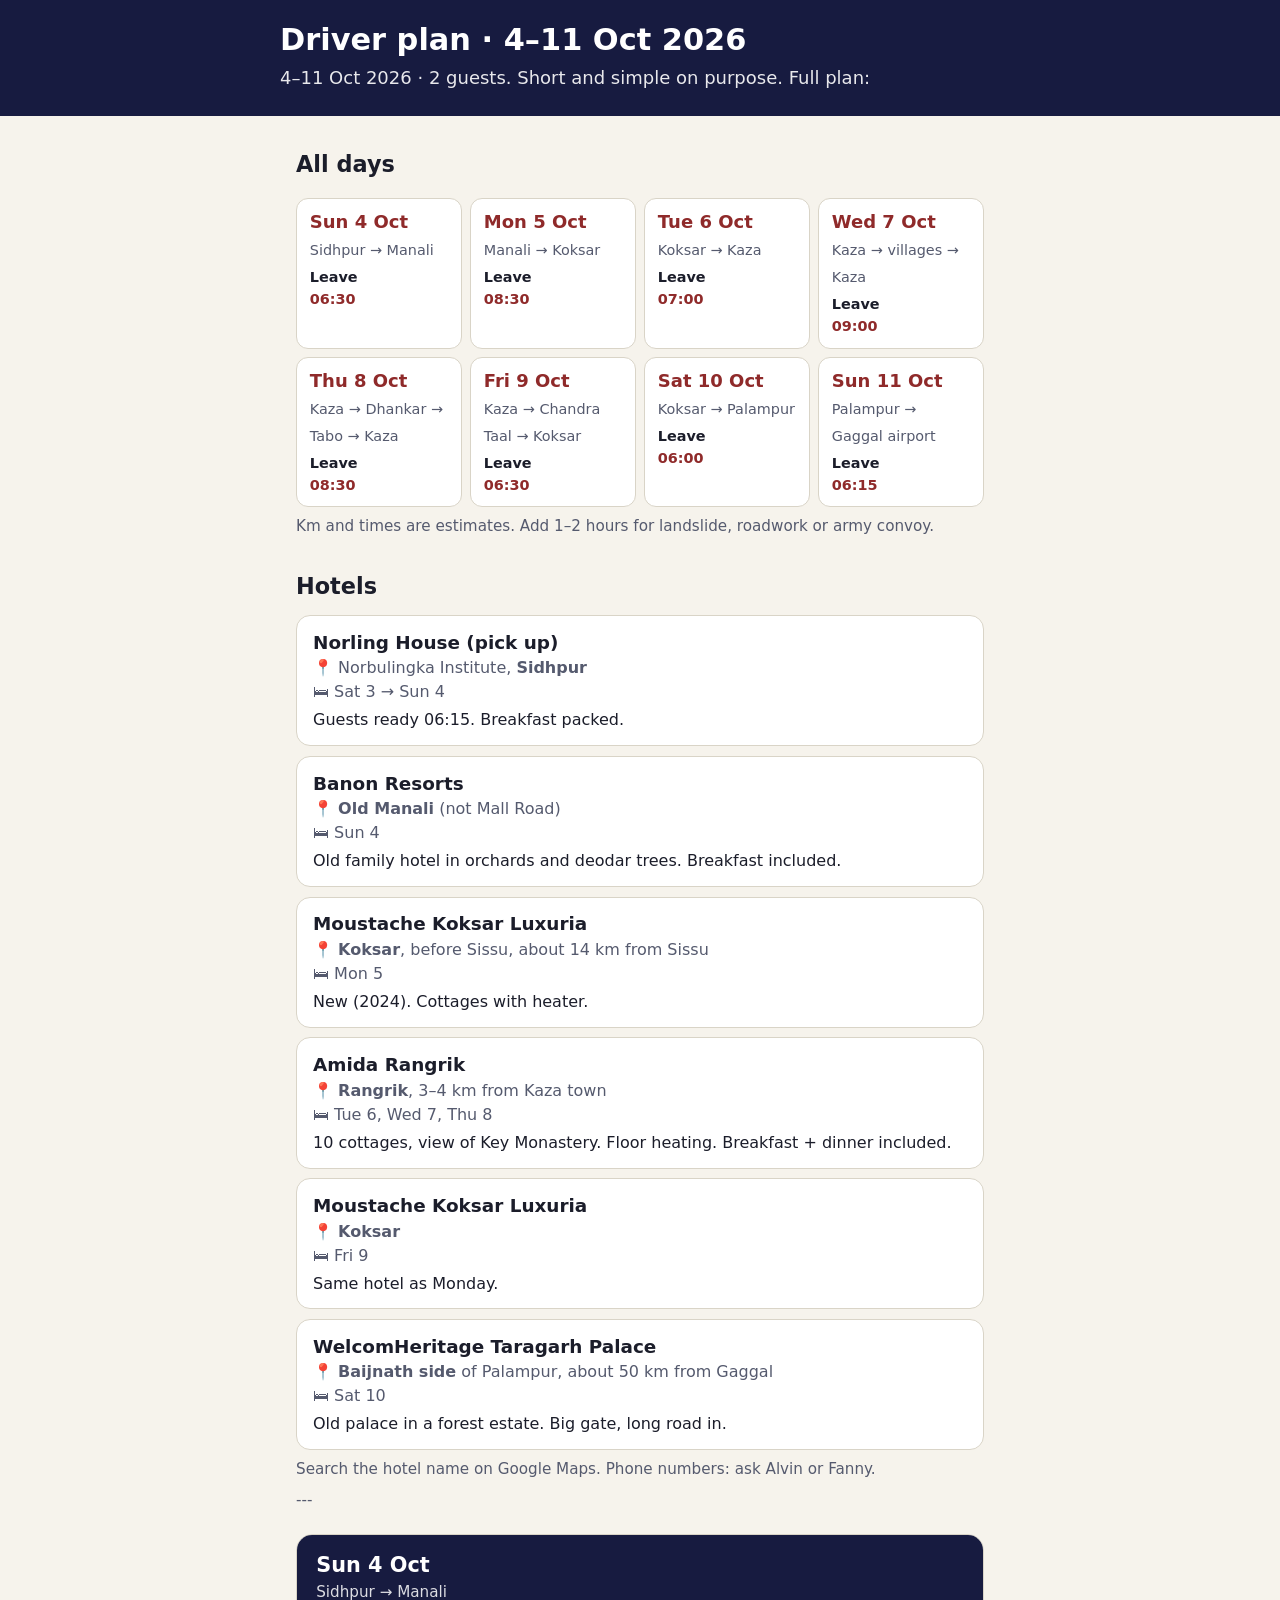
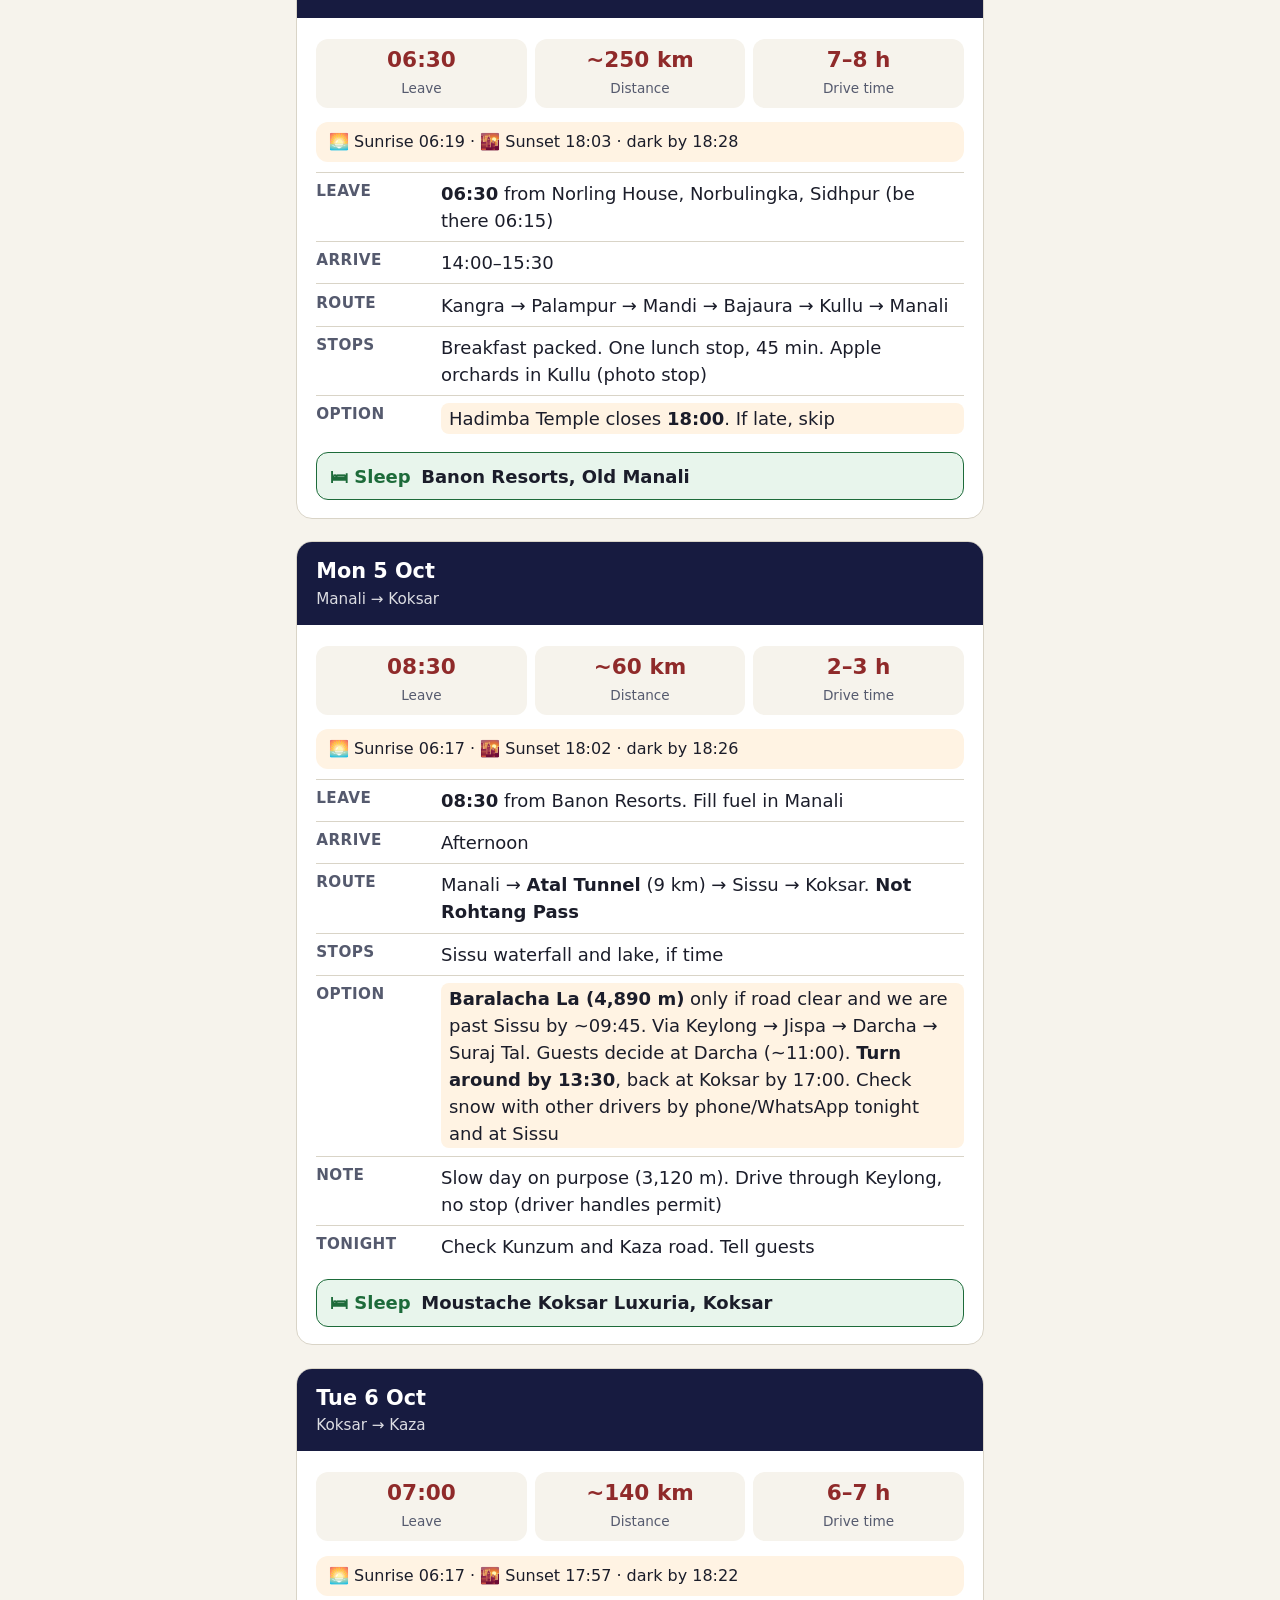
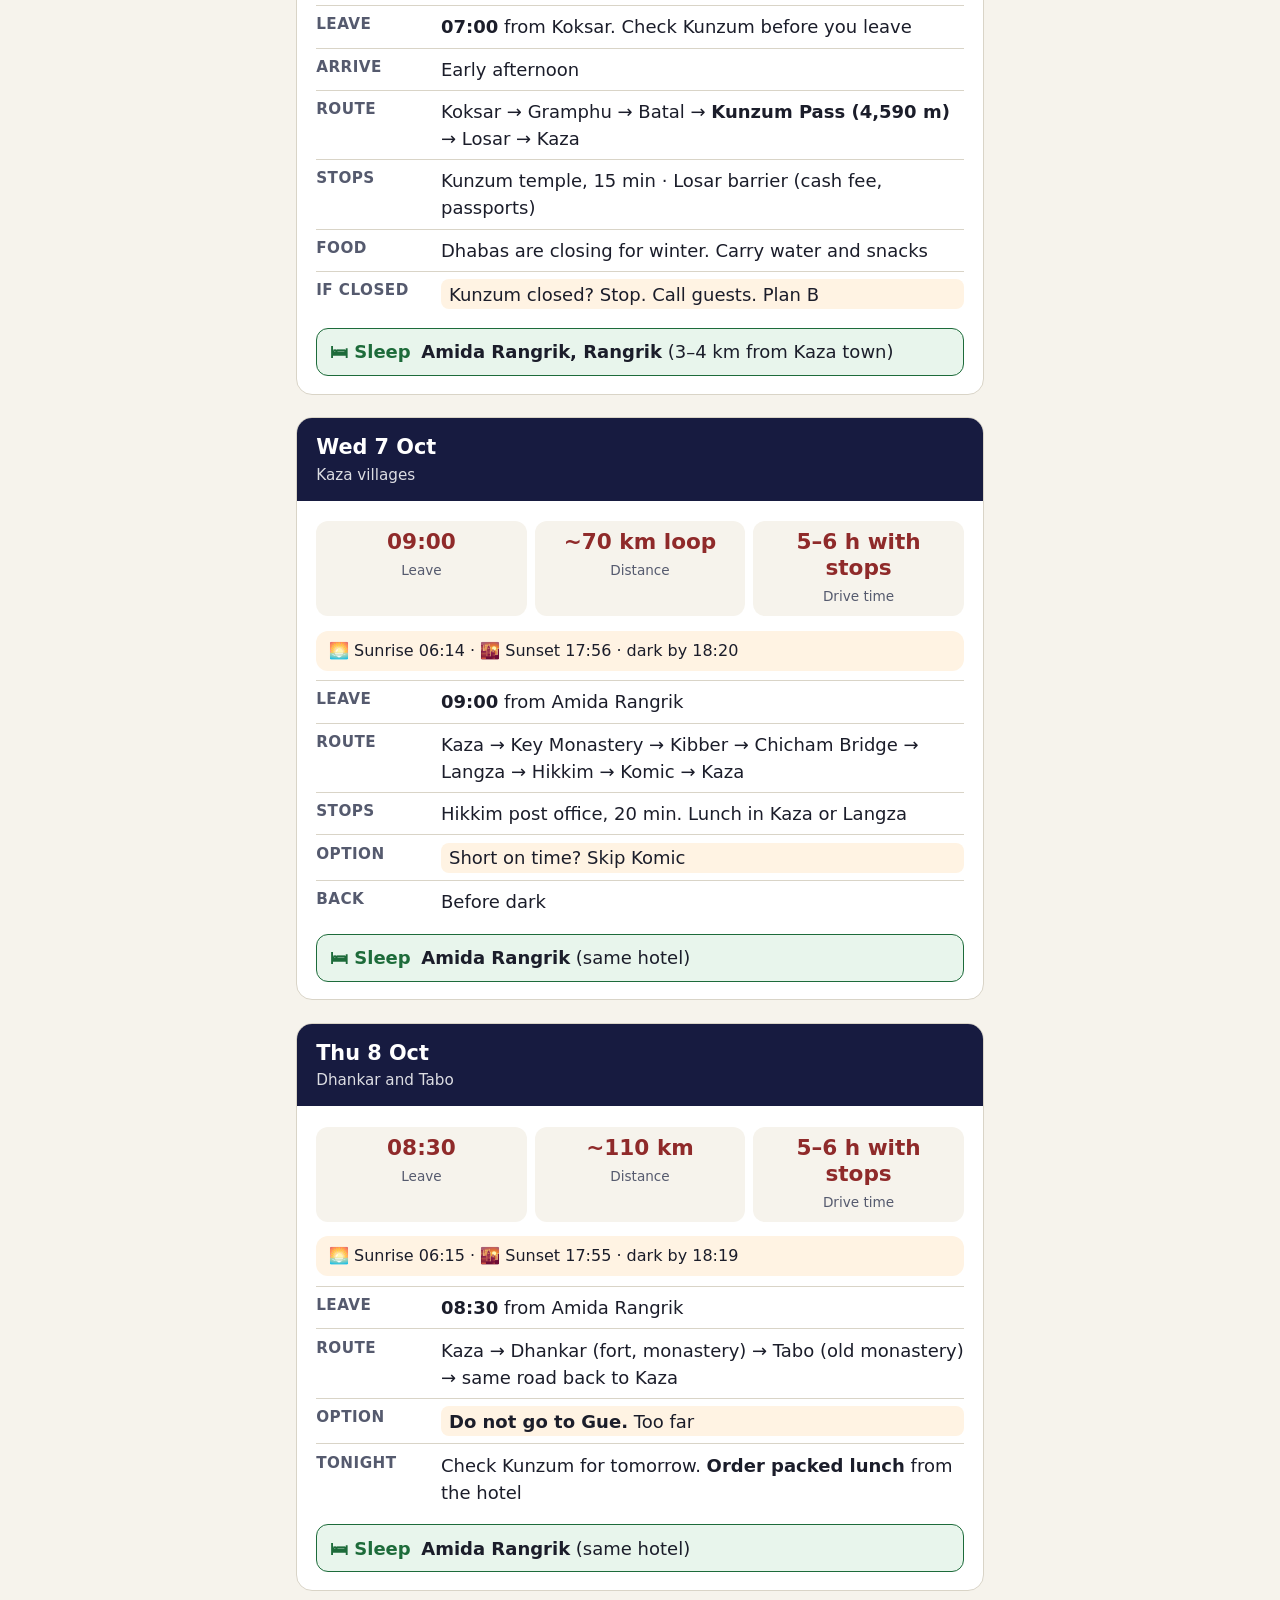
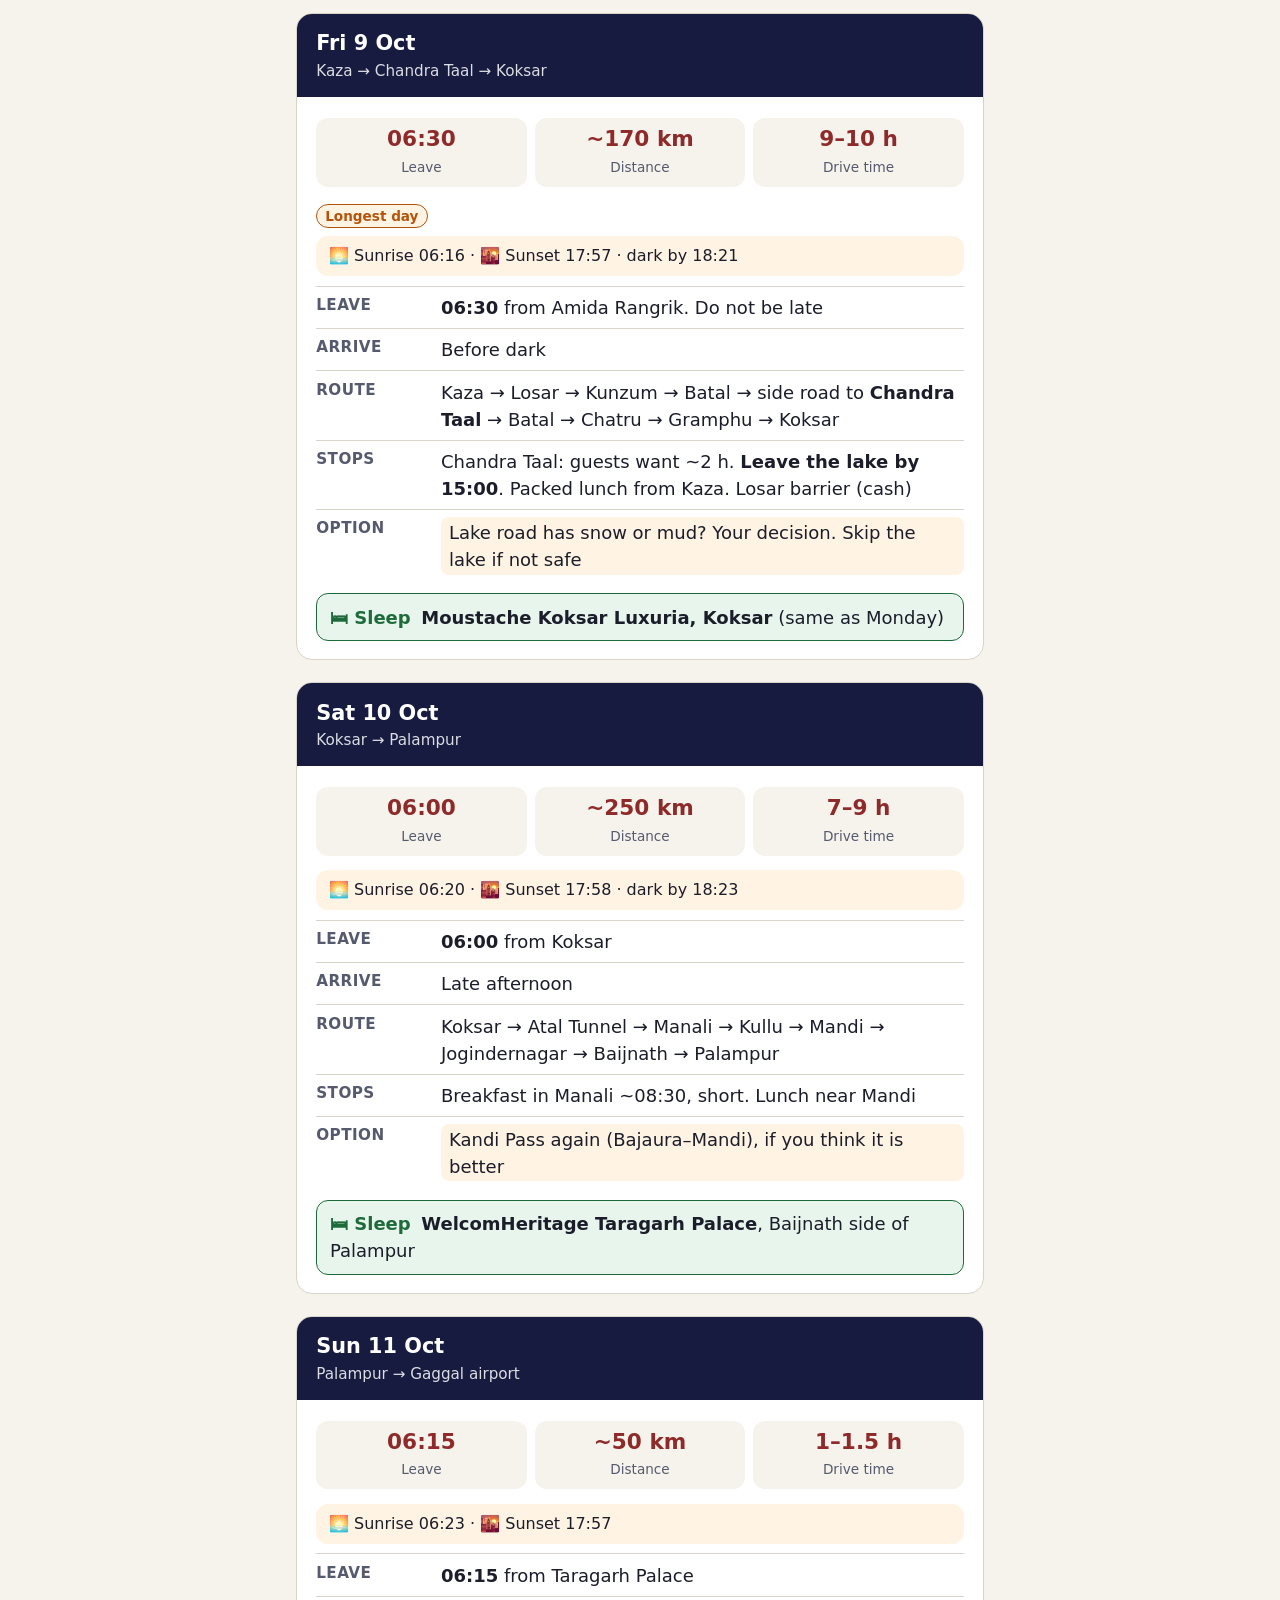
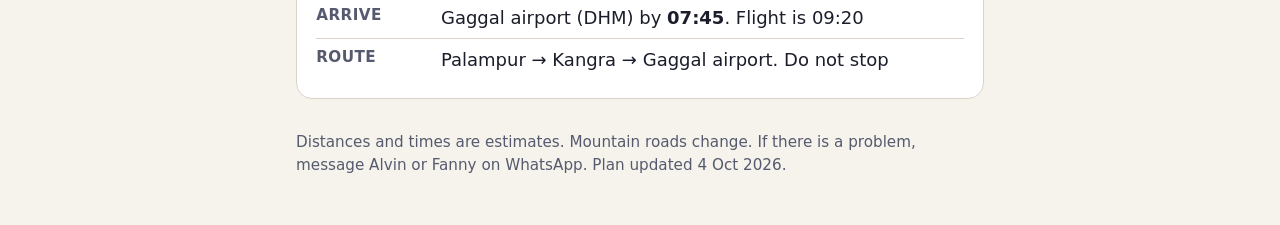
==== commit 64d75b59: "Day 4: no Keylong stop; Ganesh checks Baralacha conditions via driver network Co-Authored-By: Claude" ====
--- a/driver.html
+++ b/driver.html
@@ -58,7 +58,7 @@
   <nav class="days" aria-label="Days"><a href="#d1"><b>Sun 4 Oct</b><span>Sidhpur → Manali<br><i>Leave <b>06:30</b></i></span></a><a href="#d2"><b>Mon 5 Oct</b><span>Manali → Koksar<br><i>Leave <b>08:30</b></i></span></a><a href="#d3"><b>Tue 6 Oct</b><span>Koksar → Kaza<br><i>Leave <b>07:00</b></i></span></a><a href="#d4"><b>Wed 7 Oct</b><span>Kaza → villages → Kaza<br><i>Leave <b>09:00</b></i></span></a><a href="#d5"><b>Thu 8 Oct</b><span>Kaza → Dhankar → Tabo → Kaza<br><i>Leave <b>08:30</b></i></span></a><a href="#d6"><b>Fri 9 Oct</b><span>Kaza → Chandra Taal → Koksar<br><i>Leave <b>06:30</b></i></span></a><a href="#d7"><b>Sat 10 Oct</b><span>Koksar → Palampur<br><i>Leave <b>06:00</b></i></span></a><a href="#d8"><b>Sun 11 Oct</b><span>Palampur → Gaggal airport<br><i>Leave <b>06:15</b></i></span></a></nav><p class="note">Km and times are estimates. Add 1–2 hours for landslide, roadwork or army convoy.</p>
   <h2 class="sec">Hotels</h2>
   <div class="hotels"><div class="hotel"><div class="hn"><b>Norling House</b> (pick up)</div><div class="hw">📍 Norbulingka Institute, <b>Sidhpur</b></div><div class="hd">🛏 Sat 3 → Sun 4</div><div class="ht">Guests ready 06:15. Breakfast packed.</div></div><div class="hotel"><div class="hn"><b>Banon Resorts</b></div><div class="hw">📍 <b>Old Manali</b> (not Mall Road)</div><div class="hd">🛏 Sun 4</div><div class="ht">Old family hotel in orchards and deodar trees. Breakfast included.</div></div><div class="hotel"><div class="hn"><b>Moustache Koksar Luxuria</b></div><div class="hw">📍 <b>Koksar</b>, before Sissu, about 14 km from Sissu</div><div class="hd">🛏 Mon 5</div><div class="ht">New (2024). Cottages with heater.</div></div><div class="hotel"><div class="hn"><b>Amida Rangrik</b></div><div class="hw">📍 <b>Rangrik</b>, 3–4 km from Kaza town</div><div class="hd">🛏 Tue 6, Wed 7, Thu 8</div><div class="ht">10 cottages, view of Key Monastery. Floor heating. Breakfast + dinner included.</div></div><div class="hotel"><div class="hn"><b>Moustache Koksar Luxuria</b></div><div class="hw">📍 <b>Koksar</b></div><div class="hd">🛏 Fri 9</div><div class="ht">Same hotel as Monday.</div></div><div class="hotel"><div class="hn"><b>WelcomHeritage Taragarh Palace</b></div><div class="hw">📍 <b>Baijnath side</b> of Palampur, about 50 km from Gaggal</div><div class="hd">🛏 Sat 10</div><div class="ht">Old palace in a forest estate. Big gate, long road in.</div></div></div><p class="note">Search the hotel name on Google Maps. Phone numbers: ask Alvin or Fanny.</p><p class="note">---</p>
-  <section class="day" id="d1"><h2>Sun 4 Oct <small>Sidhpur → Manali</small></h2><div class="in"><div class="big"><div><b>06:30</b><span>Leave</span></div><div><b>~250 km</b><span>Distance</span></div><div><b>7–8 h</b><span>Drive time</span></div></div><p class="sun">🌅 Sunrise 06:19 · 🌇 Sunset 18:03 · dark by 18:28</p><dl><div class="r"><dt>Leave</dt><dd><b>06:30</b> from Norling House, Norbulingka, Sidhpur (be there 06:15)</dd></div><div class="r "><dt>Arrive</dt><dd>14:00–15:30</dd></div><div class="r "><dt>Route</dt><dd>Kangra → Palampur → Mandi → Bajaura → Kullu → Manali</dd></div><div class="r "><dt>Stops</dt><dd>Breakfast packed. One lunch stop, 45 min. Apple orchards in Kullu (photo stop)</dd></div><div class="r opt"><dt>Option</dt><dd>Hadimba Temple closes <b>18:00</b>. If late, skip</dd></div></dl><div class="sleep"><span>🛏 Sleep</span> <b>Banon Resorts, Old Manali</b></div></div></section><section class="day" id="d2"><h2>Mon 5 Oct <small>Manali → Koksar</small></h2><div class="in"><div class="big"><div><b>08:30</b><span>Leave</span></div><div><b>~60 km</b><span>Distance</span></div><div><b>2–3 h</b><span>Drive time</span></div></div><p class="sun">🌅 Sunrise 06:17 · 🌇 Sunset 18:02 · dark by 18:26</p><dl><div class="r"><dt>Leave</dt><dd><b>08:30</b> from Banon Resorts. Fill fuel in Manali</dd></div><div class="r "><dt>Arrive</dt><dd>Afternoon</dd></div><div class="r "><dt>Route</dt><dd>Manali → <b>Atal Tunnel</b> (9 km) → Sissu → Koksar. <b>Not Rohtang Pass</b></dd></div><div class="r "><dt>Stops</dt><dd>Sissu waterfall and lake, if time</dd></div><div class="r opt"><dt>Option</dt><dd><b>Baralacha La (4,890 m)</b> only if road clear and we are past Sissu by ~09:45. Via Keylong → Jispa → Darcha → Suraj Tal. Guests decide at Darcha (~11:00). <b>Turn around by 13:30</b>, back at Koksar by 17:00. Ask locals about snow</dd></div><div class="r "><dt>Note</dt><dd>Slow day on purpose (3,120 m). Keylong: driver handles the permit, guests stay in the car</dd></div><div class="r "><dt>Tonight</dt><dd>Check Kunzum and Kaza road. Tell guests</dd></div></dl><div class="sleep"><span>🛏 Sleep</span> <b>Moustache Koksar Luxuria, Koksar</b></div></div></section><section class="day" id="d3"><h2>Tue 6 Oct <small>Koksar → Kaza</small></h2><div class="in"><div class="big"><div><b>07:00</b><span>Leave</span></div><div><b>~140 km</b><span>Distance</span></div><div><b>6–7 h</b><span>Drive time</span></div></div><p class="sun">🌅 Sunrise 06:17 · 🌇 Sunset 17:57 · dark by 18:22</p><dl><div class="r"><dt>Leave</dt><dd><b>07:00</b> from Koksar. Check Kunzum before you leave</dd></div><div class="r "><dt>Arrive</dt><dd>Early afternoon</dd></div><div class="r "><dt>Route</dt><dd>Koksar → Gramphu → Batal → <b>Kunzum Pass (4,590 m)</b> → Losar → Kaza</dd></div><div class="r "><dt>Stops</dt><dd>Kunzum temple, 15 min · Losar barrier (cash fee, passports)</dd></div><div class="r "><dt>Food</dt><dd>Dhabas are closing for winter. Carry water and snacks</dd></div><div class="r opt"><dt>If closed</dt><dd>Kunzum closed? Stop. Call guests. Plan B</dd></div></dl><div class="sleep"><span>🛏 Sleep</span> <b>Amida Rangrik, Rangrik</b> (3–4 km from Kaza town)</div></div></section><section class="day" id="d4"><h2>Wed 7 Oct <small>Kaza villages</small></h2><div class="in"><div class="big"><div><b>09:00</b><span>Leave</span></div><div><b>~70 km loop</b><span>Distance</span></div><div><b>5–6 h with stops</b><span>Drive time</span></div></div><p class="sun">🌅 Sunrise 06:14 · 🌇 Sunset 17:56 · dark by 18:20</p><dl><div class="r"><dt>Leave</dt><dd><b>09:00</b> from Amida Rangrik</dd></div><div class="r "><dt>Route</dt><dd>Kaza → Key Monastery → Kibber → Chicham Bridge → Langza → Hikkim → Komic → Kaza</dd></div><div class="r "><dt>Stops</dt><dd>Hikkim post office, 20 min. Lunch in Kaza or Langza</dd></div><div class="r opt"><dt>Option</dt><dd>Short on time? Skip Komic</dd></div><div class="r "><dt>Back</dt><dd>Before dark</dd></div></dl><div class="sleep"><span>🛏 Sleep</span> <b>Amida Rangrik</b> (same hotel)</div></div></section><section class="day" id="d5"><h2>Thu 8 Oct <small>Dhankar and Tabo</small></h2><div class="in"><div class="big"><div><b>08:30</b><span>Leave</span></div><div><b>~110 km</b><span>Distance</span></div><div><b>5–6 h with stops</b><span>Drive time</span></div></div><p class="sun">🌅 Sunrise 06:15 · 🌇 Sunset 17:55 · dark by 18:19</p><dl><div class="r"><dt>Leave</dt><dd><b>08:30</b> from Amida Rangrik</dd></div><div class="r "><dt>Route</dt><dd>Kaza → Dhankar (fort, monastery) → Tabo (old monastery) → same road back to Kaza</dd></div><div class="r opt"><dt>Option</dt><dd><b>Do not go to Gue.</b> Too far</dd></div><div class="r "><dt>Tonight</dt><dd>Check Kunzum for tomorrow. <b>Order packed lunch</b> from the hotel</dd></div></dl><div class="sleep"><span>🛏 Sleep</span> <b>Amida Rangrik</b> (same hotel)</div></div></section><section class="day" id="d6"><h2>Fri 9 Oct <small>Kaza → Chandra Taal → Koksar</small></h2><div class="in"><div class="big"><div><b>06:30</b><span>Leave</span></div><div><b>~170 km</b><span>Distance</span></div><div><b>9–10 h</b><span>Drive time</span></div></div><span class="tag">Longest day</span><p class="sun">🌅 Sunrise 06:16 · 🌇 Sunset 17:57 · dark by 18:21</p><dl><div class="r"><dt>Leave</dt><dd><b>06:30</b> from Amida Rangrik. Do not be late</dd></div><div class="r "><dt>Arrive</dt><dd>Before dark</dd></div><div class="r "><dt>Route</dt><dd>Kaza → Losar → Kunzum → Batal → side road to <b>Chandra Taal</b> → Batal → Chatru → Gramphu → Koksar</dd></div><div class="r "><dt>Stops</dt><dd>Chandra Taal: guests want ~2 h. <b>Leave the lake by 15:00</b>. Packed lunch from Kaza. Losar barrier (cash)</dd></div><div class="r opt"><dt>Option</dt><dd>Lake road has snow or mud? Your decision. Skip the lake if not safe</dd></div></dl><div class="sleep"><span>🛏 Sleep</span> <b>Moustache Koksar Luxuria, Koksar</b> (same as Monday)</div></div></section><section class="day" id="d7"><h2>Sat 10 Oct <small>Koksar → Palampur</small></h2><div class="in"><div class="big"><div><b>06:00</b><span>Leave</span></div><div><b>~250 km</b><span>Distance</span></div><div><b>7–9 h</b><span>Drive time</span></div></div><p class="sun">🌅 Sunrise 06:20 · 🌇 Sunset 17:58 · dark by 18:23</p><dl><div class="r"><dt>Leave</dt><dd><b>06:00</b> from Koksar</dd></div><div class="r "><dt>Arrive</dt><dd>Late afternoon</dd></div><div class="r "><dt>Route</dt><dd>Koksar → Atal Tunnel → Manali → Kullu → Mandi → Jogindernagar → Baijnath → Palampur</dd></div><div class="r "><dt>Stops</dt><dd>Breakfast in Manali ~08:30, short. Lunch near Mandi</dd></div><div class="r opt"><dt>Option</dt><dd>Kandi Pass again (Bajaura–Mandi), if you think it is better</dd></div></dl><div class="sleep"><span>🛏 Sleep</span> <b>WelcomHeritage Taragarh Palace</b>, Baijnath side of Palampur</div></div></section><section class="day" id="d8"><h2>Sun 11 Oct <small>Palampur → Gaggal airport</small></h2><div class="in"><div class="big"><div><b>06:15</b><span>Leave</span></div><div><b>~50 km</b><span>Distance</span></div><div><b>1–1.5 h</b><span>Drive time</span></div></div><p class="sun">🌅 Sunrise 06:23 · 🌇 Sunset 17:57</p><dl><div class="r"><dt>Leave</dt><dd><b>06:15</b> from Taragarh Palace</dd></div><div class="r "><dt>Arrive</dt><dd>Gaggal airport (DHM) by <b>07:45</b>. Flight is 09:20</dd></div><div class="r "><dt>Route</dt><dd>Palampur → Kangra → Gaggal airport. Do not stop</dd></div></dl></div></section>
+  <section class="day" id="d1"><h2>Sun 4 Oct <small>Sidhpur → Manali</small></h2><div class="in"><div class="big"><div><b>06:30</b><span>Leave</span></div><div><b>~250 km</b><span>Distance</span></div><div><b>7–8 h</b><span>Drive time</span></div></div><p class="sun">🌅 Sunrise 06:19 · 🌇 Sunset 18:03 · dark by 18:28</p><dl><div class="r"><dt>Leave</dt><dd><b>06:30</b> from Norling House, Norbulingka, Sidhpur (be there 06:15)</dd></div><div class="r "><dt>Arrive</dt><dd>14:00–15:30</dd></div><div class="r "><dt>Route</dt><dd>Kangra → Palampur → Mandi → Bajaura → Kullu → Manali</dd></div><div class="r "><dt>Stops</dt><dd>Breakfast packed. One lunch stop, 45 min. Apple orchards in Kullu (photo stop)</dd></div><div class="r opt"><dt>Option</dt><dd>Hadimba Temple closes <b>18:00</b>. If late, skip</dd></div></dl><div class="sleep"><span>🛏 Sleep</span> <b>Banon Resorts, Old Manali</b></div></div></section><section class="day" id="d2"><h2>Mon 5 Oct <small>Manali → Koksar</small></h2><div class="in"><div class="big"><div><b>08:30</b><span>Leave</span></div><div><b>~60 km</b><span>Distance</span></div><div><b>2–3 h</b><span>Drive time</span></div></div><p class="sun">🌅 Sunrise 06:17 · 🌇 Sunset 18:02 · dark by 18:26</p><dl><div class="r"><dt>Leave</dt><dd><b>08:30</b> from Banon Resorts. Fill fuel in Manali</dd></div><div class="r "><dt>Arrive</dt><dd>Afternoon</dd></div><div class="r "><dt>Route</dt><dd>Manali → <b>Atal Tunnel</b> (9 km) → Sissu → Koksar. <b>Not Rohtang Pass</b></dd></div><div class="r "><dt>Stops</dt><dd>Sissu waterfall and lake, if time</dd></div><div class="r opt"><dt>Option</dt><dd><b>Baralacha La (4,890 m)</b> only if road clear and we are past Sissu by ~09:45. Via Keylong → Jispa → Darcha → Suraj Tal. Guests decide at Darcha (~11:00). <b>Turn around by 13:30</b>, back at Koksar by 17:00. Check snow with other drivers by phone/WhatsApp tonight and at Sissu</dd></div><div class="r "><dt>Note</dt><dd>Slow day on purpose (3,120 m). Drive through Keylong, no stop (driver handles permit)</dd></div><div class="r "><dt>Tonight</dt><dd>Check Kunzum and Kaza road. Tell guests</dd></div></dl><div class="sleep"><span>🛏 Sleep</span> <b>Moustache Koksar Luxuria, Koksar</b></div></div></section><section class="day" id="d3"><h2>Tue 6 Oct <small>Koksar → Kaza</small></h2><div class="in"><div class="big"><div><b>07:00</b><span>Leave</span></div><div><b>~140 km</b><span>Distance</span></div><div><b>6–7 h</b><span>Drive time</span></div></div><p class="sun">🌅 Sunrise 06:17 · 🌇 Sunset 17:57 · dark by 18:22</p><dl><div class="r"><dt>Leave</dt><dd><b>07:00</b> from Koksar. Check Kunzum before you leave</dd></div><div class="r "><dt>Arrive</dt><dd>Early afternoon</dd></div><div class="r "><dt>Route</dt><dd>Koksar → Gramphu → Batal → <b>Kunzum Pass (4,590 m)</b> → Losar → Kaza</dd></div><div class="r "><dt>Stops</dt><dd>Kunzum temple, 15 min · Losar barrier (cash fee, passports)</dd></div><div class="r "><dt>Food</dt><dd>Dhabas are closing for winter. Carry water and snacks</dd></div><div class="r opt"><dt>If closed</dt><dd>Kunzum closed? Stop. Call guests. Plan B</dd></div></dl><div class="sleep"><span>🛏 Sleep</span> <b>Amida Rangrik, Rangrik</b> (3–4 km from Kaza town)</div></div></section><section class="day" id="d4"><h2>Wed 7 Oct <small>Kaza villages</small></h2><div class="in"><div class="big"><div><b>09:00</b><span>Leave</span></div><div><b>~70 km loop</b><span>Distance</span></div><div><b>5–6 h with stops</b><span>Drive time</span></div></div><p class="sun">🌅 Sunrise 06:14 · 🌇 Sunset 17:56 · dark by 18:20</p><dl><div class="r"><dt>Leave</dt><dd><b>09:00</b> from Amida Rangrik</dd></div><div class="r "><dt>Route</dt><dd>Kaza → Key Monastery → Kibber → Chicham Bridge → Langza → Hikkim → Komic → Kaza</dd></div><div class="r "><dt>Stops</dt><dd>Hikkim post office, 20 min. Lunch in Kaza or Langza</dd></div><div class="r opt"><dt>Option</dt><dd>Short on time? Skip Komic</dd></div><div class="r "><dt>Back</dt><dd>Before dark</dd></div></dl><div class="sleep"><span>🛏 Sleep</span> <b>Amida Rangrik</b> (same hotel)</div></div></section><section class="day" id="d5"><h2>Thu 8 Oct <small>Dhankar and Tabo</small></h2><div class="in"><div class="big"><div><b>08:30</b><span>Leave</span></div><div><b>~110 km</b><span>Distance</span></div><div><b>5–6 h with stops</b><span>Drive time</span></div></div><p class="sun">🌅 Sunrise 06:15 · 🌇 Sunset 17:55 · dark by 18:19</p><dl><div class="r"><dt>Leave</dt><dd><b>08:30</b> from Amida Rangrik</dd></div><div class="r "><dt>Route</dt><dd>Kaza → Dhankar (fort, monastery) → Tabo (old monastery) → same road back to Kaza</dd></div><div class="r opt"><dt>Option</dt><dd><b>Do not go to Gue.</b> Too far</dd></div><div class="r "><dt>Tonight</dt><dd>Check Kunzum for tomorrow. <b>Order packed lunch</b> from the hotel</dd></div></dl><div class="sleep"><span>🛏 Sleep</span> <b>Amida Rangrik</b> (same hotel)</div></div></section><section class="day" id="d6"><h2>Fri 9 Oct <small>Kaza → Chandra Taal → Koksar</small></h2><div class="in"><div class="big"><div><b>06:30</b><span>Leave</span></div><div><b>~170 km</b><span>Distance</span></div><div><b>9–10 h</b><span>Drive time</span></div></div><span class="tag">Longest day</span><p class="sun">🌅 Sunrise 06:16 · 🌇 Sunset 17:57 · dark by 18:21</p><dl><div class="r"><dt>Leave</dt><dd><b>06:30</b> from Amida Rangrik. Do not be late</dd></div><div class="r "><dt>Arrive</dt><dd>Before dark</dd></div><div class="r "><dt>Route</dt><dd>Kaza → Losar → Kunzum → Batal → side road to <b>Chandra Taal</b> → Batal → Chatru → Gramphu → Koksar</dd></div><div class="r "><dt>Stops</dt><dd>Chandra Taal: guests want ~2 h. <b>Leave the lake by 15:00</b>. Packed lunch from Kaza. Losar barrier (cash)</dd></div><div class="r opt"><dt>Option</dt><dd>Lake road has snow or mud? Your decision. Skip the lake if not safe</dd></div></dl><div class="sleep"><span>🛏 Sleep</span> <b>Moustache Koksar Luxuria, Koksar</b> (same as Monday)</div></div></section><section class="day" id="d7"><h2>Sat 10 Oct <small>Koksar → Palampur</small></h2><div class="in"><div class="big"><div><b>06:00</b><span>Leave</span></div><div><b>~250 km</b><span>Distance</span></div><div><b>7–9 h</b><span>Drive time</span></div></div><p class="sun">🌅 Sunrise 06:20 · 🌇 Sunset 17:58 · dark by 18:23</p><dl><div class="r"><dt>Leave</dt><dd><b>06:00</b> from Koksar</dd></div><div class="r "><dt>Arrive</dt><dd>Late afternoon</dd></div><div class="r "><dt>Route</dt><dd>Koksar → Atal Tunnel → Manali → Kullu → Mandi → Jogindernagar → Baijnath → Palampur</dd></div><div class="r "><dt>Stops</dt><dd>Breakfast in Manali ~08:30, short. Lunch near Mandi</dd></div><div class="r opt"><dt>Option</dt><dd>Kandi Pass again (Bajaura–Mandi), if you think it is better</dd></div></dl><div class="sleep"><span>🛏 Sleep</span> <b>WelcomHeritage Taragarh Palace</b>, Baijnath side of Palampur</div></div></section><section class="day" id="d8"><h2>Sun 11 Oct <small>Palampur → Gaggal airport</small></h2><div class="in"><div class="big"><div><b>06:15</b><span>Leave</span></div><div><b>~50 km</b><span>Distance</span></div><div><b>1–1.5 h</b><span>Drive time</span></div></div><p class="sun">🌅 Sunrise 06:23 · 🌇 Sunset 17:57</p><dl><div class="r"><dt>Leave</dt><dd><b>06:15</b> from Taragarh Palace</dd></div><div class="r "><dt>Arrive</dt><dd>Gaggal airport (DHM) by <b>07:45</b>. Flight is 09:20</dd></div><div class="r "><dt>Route</dt><dd>Palampur → Kangra → Gaggal airport. Do not stop</dd></div></dl></div></section>
   <footer>Distances and times are estimates. Mountain roads change. If there is a problem, message Alvin or Fanny on WhatsApp. Plan updated 4 Oct 2026.</footer>
 </main>
 </body>
